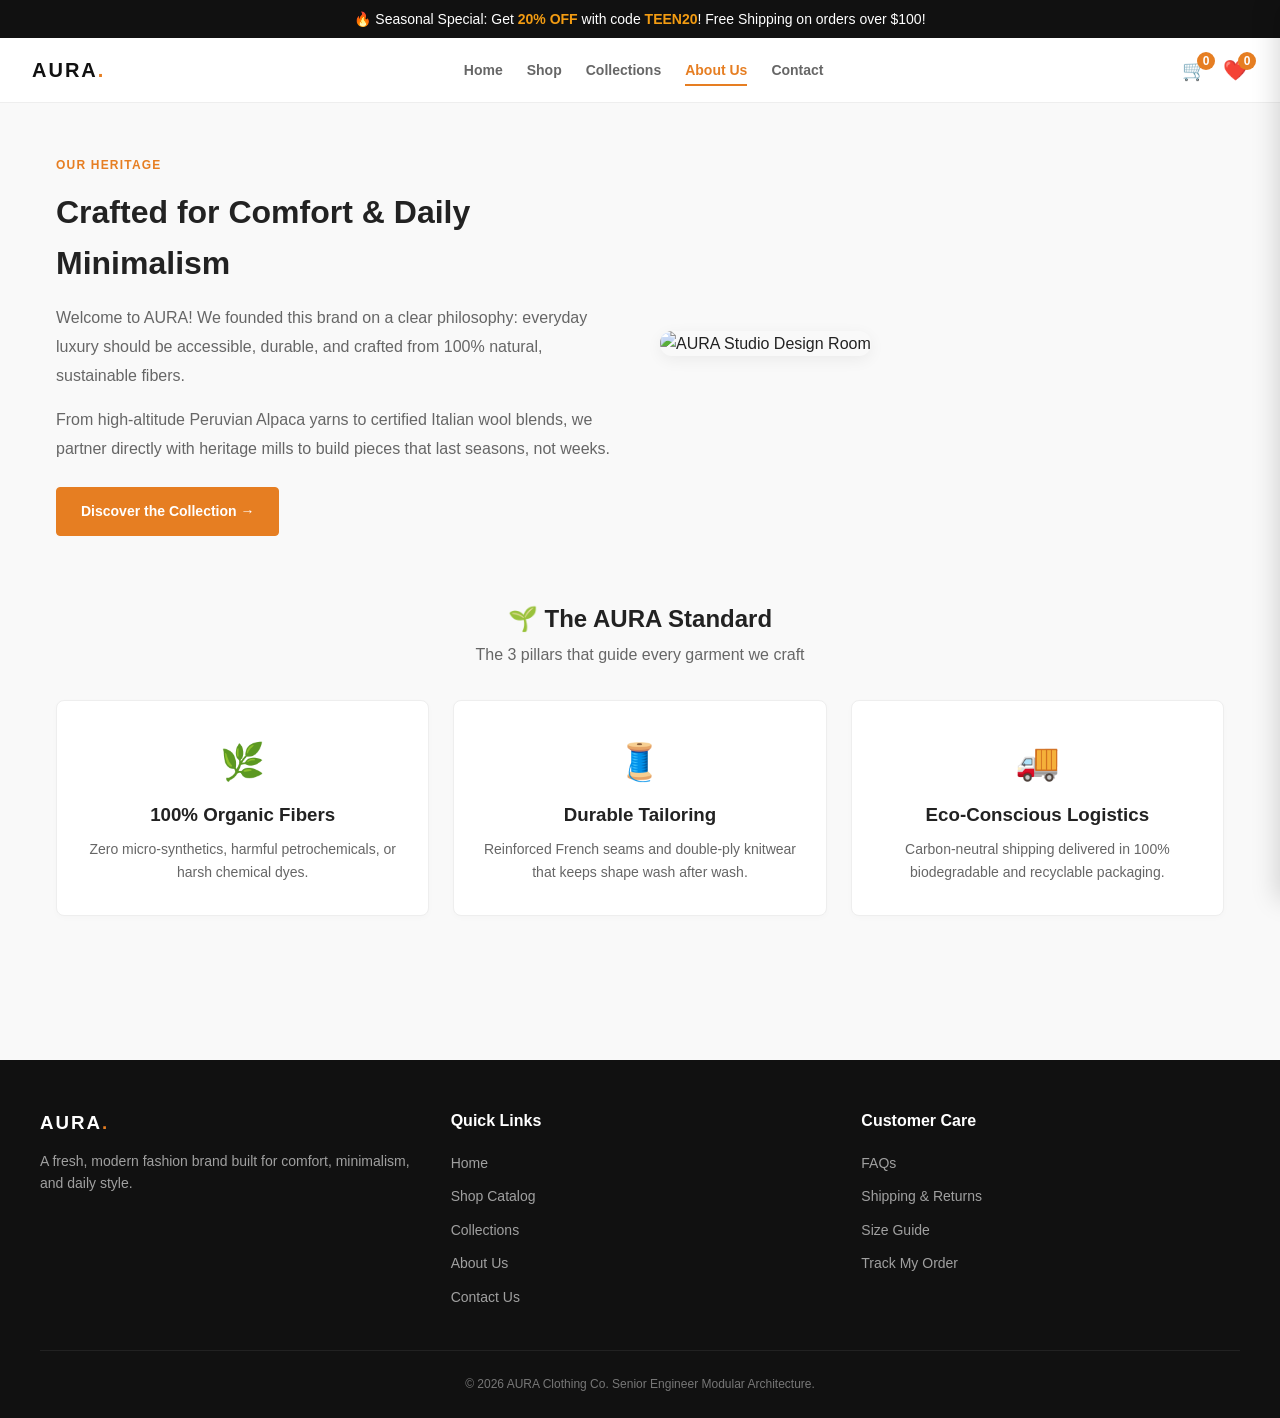
==== about.html @ b2069e33 "feat: Complete AURA e-commerce website with 6 pages, reactive cart, wishlist, search, and responsive" ====
<!DOCTYPE html>
<html lang="en">
<head>
  <meta charset="UTF-8" />
  <meta name="viewport" content="width=device-width, initial-scale=1.0" />
  <title>About Us — AURA Clothing</title>
  <link rel="stylesheet" href="css/main.css" />
</head>
<body>

  <!-- Top Announcement Bar -->
  <div class="promo-bar">
    🔥 Seasonal Special: Get <span>20% OFF</span> with code <span>TEEN20</span>! Free Shipping on orders over $100!
  </div>

  <!-- Navigation Bar -->
  <header class="navbar">
    <a href="index.html" class="logo">AURA<span>.</span></a>
    
    <!-- Hamburger Menu Button (visible on mobile only) -->
    <button class="hamburger" id="hamburger-btn" aria-label="Toggle Navigation">
      <span></span>
      <span></span>
      <span></span>
    </button>

    <nav class="nav-links" id="nav-links">
      <a href="index.html">Home</a>
      <a href="shop.html">Shop</a>
      <a href="collections.html">Collections</a>
      <a href="about.html" class="active">About Us</a>
      <a href="contact.html">Contact</a>
    </nav>

    <div class="nav-actions" style="display: flex; gap: 16px; align-items: center;">
      <button class="open-cart-btn" style="position: relative; font-size: 1.25rem; background: none; border: none; cursor: pointer;" aria-label="Shopping Cart">
        🛒 <span id="cart-badge" style="position: absolute; top: -6px; right: -8px; background: var(--color-accent); color: white; font-size: 0.75rem; font-weight: bold; min-width: 18px; height: 18px; border-radius: 999px; display: flex; align-items: center; justify-content: center; padding: 0 4px;">0</span>
      </button>

      <button onclick="alert('You have saved items in your wishlist!')" style="position: relative; font-size: 1.25rem; background: none; border: none; cursor: pointer;" aria-label="Wishlist">
        ❤️ <span id="wishlist-badge" style="position: absolute; top: -6px; right: -8px; background: var(--color-accent); color: white; font-size: 0.75rem; font-weight: bold; min-width: 18px; height: 18px; border-radius: 999px; display: flex; align-items: center; justify-content: center; padding: 0 4px;">0</span>
      </button>
    </div>
  </header>

  <main class="container">
    <!-- Brand Story Hero Grid -->
    <div style="display: grid; grid-template-columns: repeat(auto-fit, minmax(320px, 1fr)); gap: var(--space-10); align-items: center; margin-top: var(--space-4); margin-bottom: var(--space-16);">
      <div>
        <span style="font-size: var(--font-size-xs); font-weight: bold; color: var(--color-accent); letter-spacing: 0.1em;">OUR HERITAGE</span>
        <h1 style="margin: 10px 0 15px; font-size: var(--font-size-2xl);">Crafted for Comfort &amp; Daily Minimalism</h1>
        <p style="line-height: 1.8; margin-bottom: 15px; color: var(--color-text-secondary);">
          Welcome to AURA! We founded this brand on a clear philosophy: everyday luxury should be accessible, durable, and crafted from 100% natural, sustainable fibers.
        </p>
        <p style="line-height: 1.8; margin-bottom: 24px; color: var(--color-text-secondary);">
          From high-altitude Peruvian Alpaca yarns to certified Italian wool blends, we partner directly with heritage mills to build pieces that last seasons, not weeks.
        </p>
        <a href="shop.html" class="btn btn-primary">Discover the Collection →</a>
      </div>

      <div>
        <img src="https://images.unsplash.com/photo-1558769132-cb1aea458c5e?auto=format&fit=crop&w=800&q=80" style="width: 100%; border-radius: var(--radius-lg); box-shadow: 0 4px 16px rgba(0,0,0,0.06);" alt="AURA Studio Design Room" />
      </div>
    </div>

    <!-- Core Brand Pillars -->
    <div style="text-align: center; margin-bottom: var(--space-8);">
      <h2>🌱 The AURA Standard</h2>
      <p style="color: var(--color-text-secondary); margin-top: 4px;">The 3 pillars that guide every garment we craft</p>
    </div>

    <div style="display: grid; grid-template-columns: repeat(auto-fit, minmax(260px, 1fr)); gap: var(--space-6); margin-bottom: var(--space-12);">
      <div style="background: white; padding: var(--space-8) var(--space-6); border-radius: var(--radius-md); text-align: center; border: 1px solid #EEEEEE; box-shadow: 0 2px 6px rgba(0,0,0,0.02);">
        <div style="font-size: 36px; margin-bottom: 10px;">🌿</div>
        <h3>100% Organic Fibers</h3>
        <p style="color: var(--color-text-secondary); margin-top: 8px; font-size: var(--font-size-sm); line-height: 1.6;">Zero micro-synthetics, harmful petrochemicals, or harsh chemical dyes.</p>
      </div>

      <div style="background: white; padding: var(--space-8) var(--space-6); border-radius: var(--radius-md); text-align: center; border: 1px solid #EEEEEE; box-shadow: 0 2px 6px rgba(0,0,0,0.02);">
        <div style="font-size: 36px; margin-bottom: 10px;">🧵</div>
        <h3>Durable Tailoring</h3>
        <p style="color: var(--color-text-secondary); margin-top: 8px; font-size: var(--font-size-sm); line-height: 1.6;">Reinforced French seams and double-ply knitwear that keeps shape wash after wash.</p>
      </div>

      <div style="background: white; padding: var(--space-8) var(--space-6); border-radius: var(--radius-md); text-align: center; border: 1px solid #EEEEEE; box-shadow: 0 2px 6px rgba(0,0,0,0.02);">
        <div style="font-size: 36px; margin-bottom: 10px;">🚚</div>
        <h3>Eco-Conscious Logistics</h3>
        <p style="color: var(--color-text-secondary); margin-top: 8px; font-size: var(--font-size-sm); line-height: 1.6;">Carbon-neutral shipping delivered in 100% biodegradable and recyclable packaging.</p>
      </div>
    </div>
  </main>

  <!-- Site Footer -->
  <footer class="site-footer">
    <div class="footer-content">
      <div class="footer-col">
        <h3 style="color: white; margin-bottom: var(--space-3); letter-spacing: 2px;">
          AURA<span style="color: var(--color-accent);">.</span>
        </h3>
        <p style="color: #A0A0A0; font-size: var(--font-size-sm); line-height: 1.6;">
          A fresh, modern fashion brand built for comfort, minimalism, and daily style.
        </p>
      </div>
      <div class="footer-col">
        <h4>Quick Links</h4>
        <ul class="footer-links">
          <li><a href="index.html">Home</a></li>
          <li><a href="shop.html">Shop Catalog</a></li>
          <li><a href="collections.html">Collections</a></li>
          <li><a href="about.html">About Us</a></li>
          <li><a href="contact.html">Contact Us</a></li>
        </ul>
      </div>
      <div class="footer-col">
        <h4>Customer Care</h4>
        <ul class="footer-links">
          <li><a href="contact.html">FAQs</a></li>
          <li><a href="contact.html">Shipping &amp; Returns</a></li>
          <li><a href="contact.html">Size Guide</a></li>
          <li><a href="contact.html">Track My Order</a></li>
        </ul>
      </div>
    </div>
    <div class="footer-bottom">
      &copy; 2026 AURA Clothing Co. Senior Engineer Modular Architecture.
    </div>
  </footer>

  <!-- Slide-out Shopping Cart Drawer -->
  <div class="drawer-backdrop" id="drawer-backdrop"></div>
  <aside class="cart-drawer" id="cart-drawer">
    <div class="drawer-header">
      <h3 class="drawer-title">Shopping Bag 🛒</h3>
      <button class="drawer-close-btn close-cart-btn" aria-label="Close Bag">&times;</button>
    </div>
    <div class="drawer-body" id="cart-items-list"></div>
    <div class="drawer-footer">
      <div class="cart-total-row">
        <span>Subtotal:</span>
        <span id="cart-total-price">$0.00</span>
      </div>
      <button class="btn btn-primary" style="width: 100%;" onclick="window.__auraApp.checkout()">
        Proceed to Checkout →
      </button>
    </div>
  </aside>

  <!-- Toast Feedback Container -->
  <div class="toast-container" id="toast-container"></div>

  <!-- Master ES Module Entry Point -->
  <script type="module" src="js/app.js"></script>
</body>
</html>
---- css/main.css ----
/*
  =============================================
  MASTER STYLESHEET (main.css)

  This is the ONLY CSS file we link in our HTML.
  It imports all other CSS files in the right order:
  
  1. Variables first (so other files can use them)
  2. Reset second (clean slate)
  3. Components next (navbar, buttons, cards...)
  4. Pages last (page-specific styles)
  =============================================
*/

/* 1. Base Layer */
@import url("./base/variables.css");
@import url("./base/reset.css");

/* 2. Components Layer */
@import url("./components/navbar.css");
@import url("./components/buttons.css");
@import url("./components/product-card.css");
@import url("./components/cart-drawer.css");
@import url("./components/toast.css");
@import url("./components/footer.css");

/* 3. Pages Layer */
@import url("./pages/home.css");
@import url("./pages/shop.css");
@import url("./pages/product.css");
@import url("./pages/contact.css");

/* Layout Container — wraps page content with max-width */
.container {
  max-width: 1200px;
  margin: 0 auto;               /* Centers the container */
  padding: var(--space-8) var(--space-4);
}
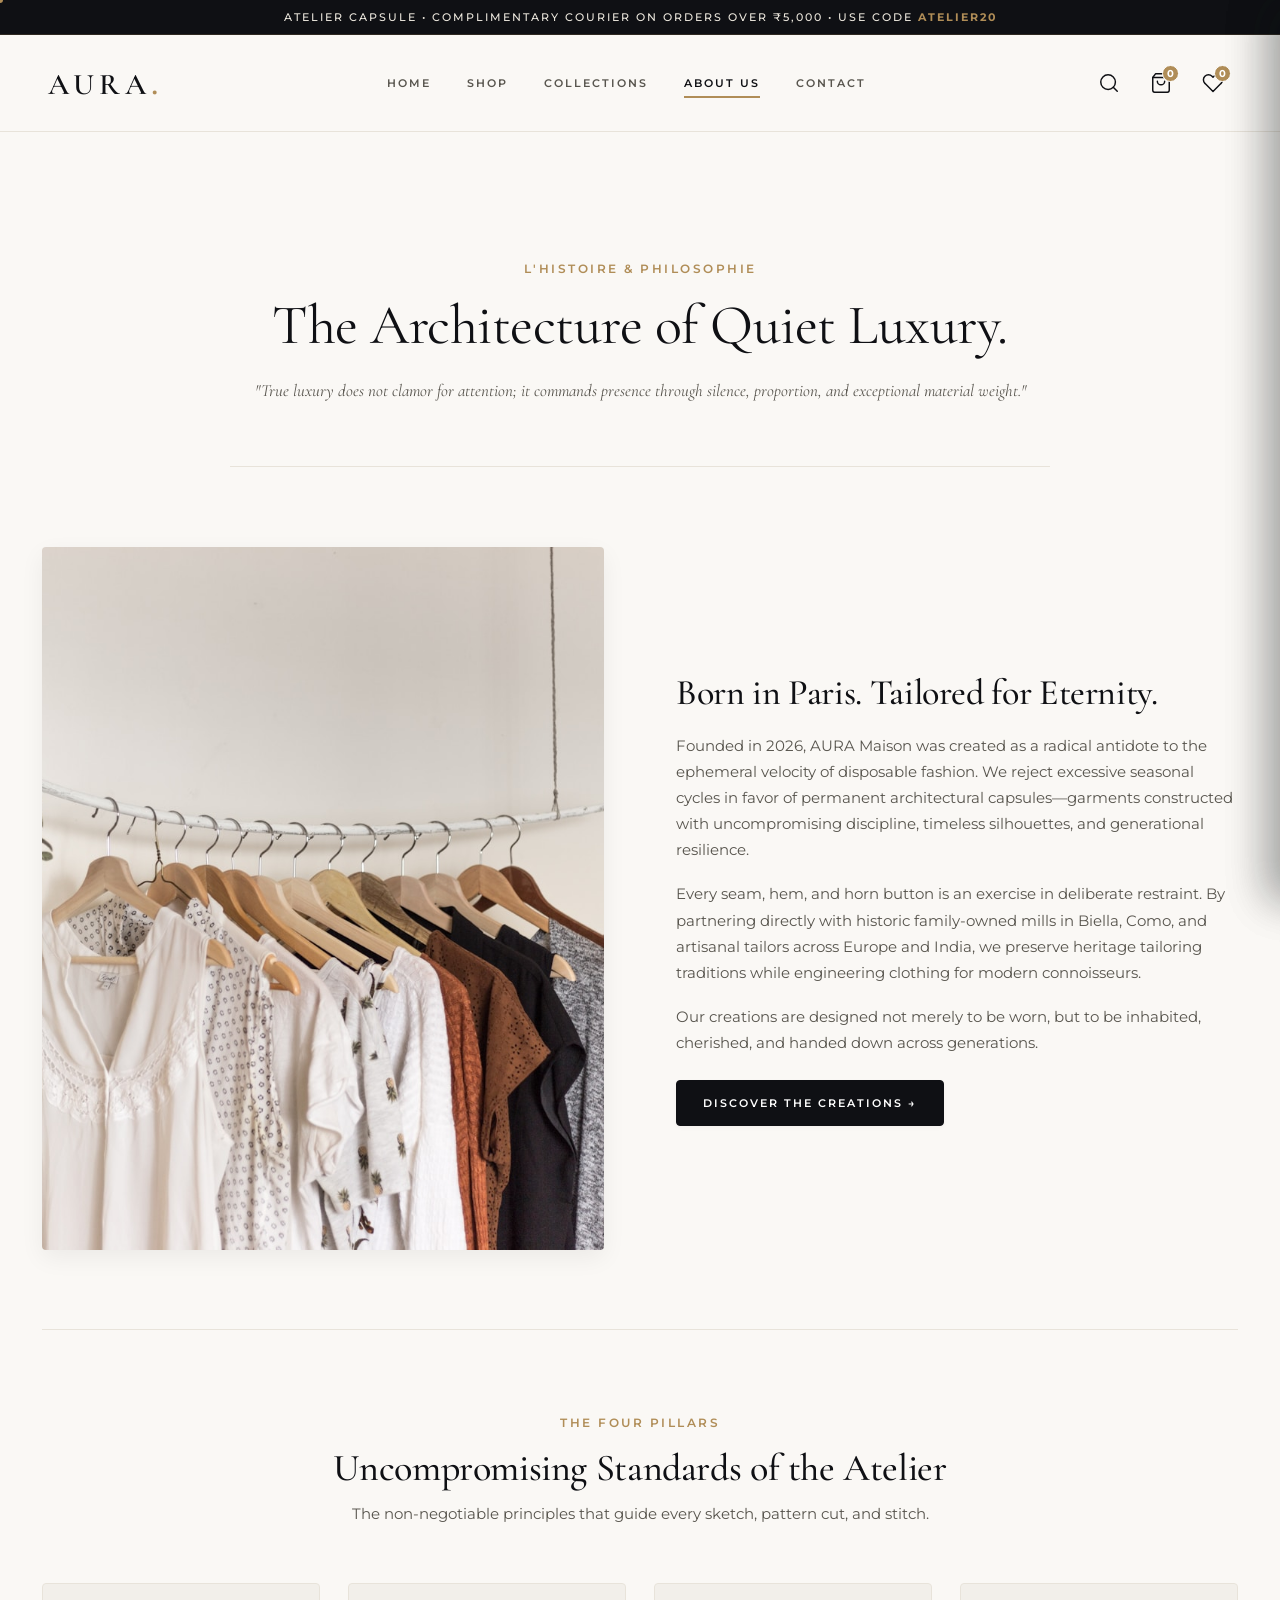
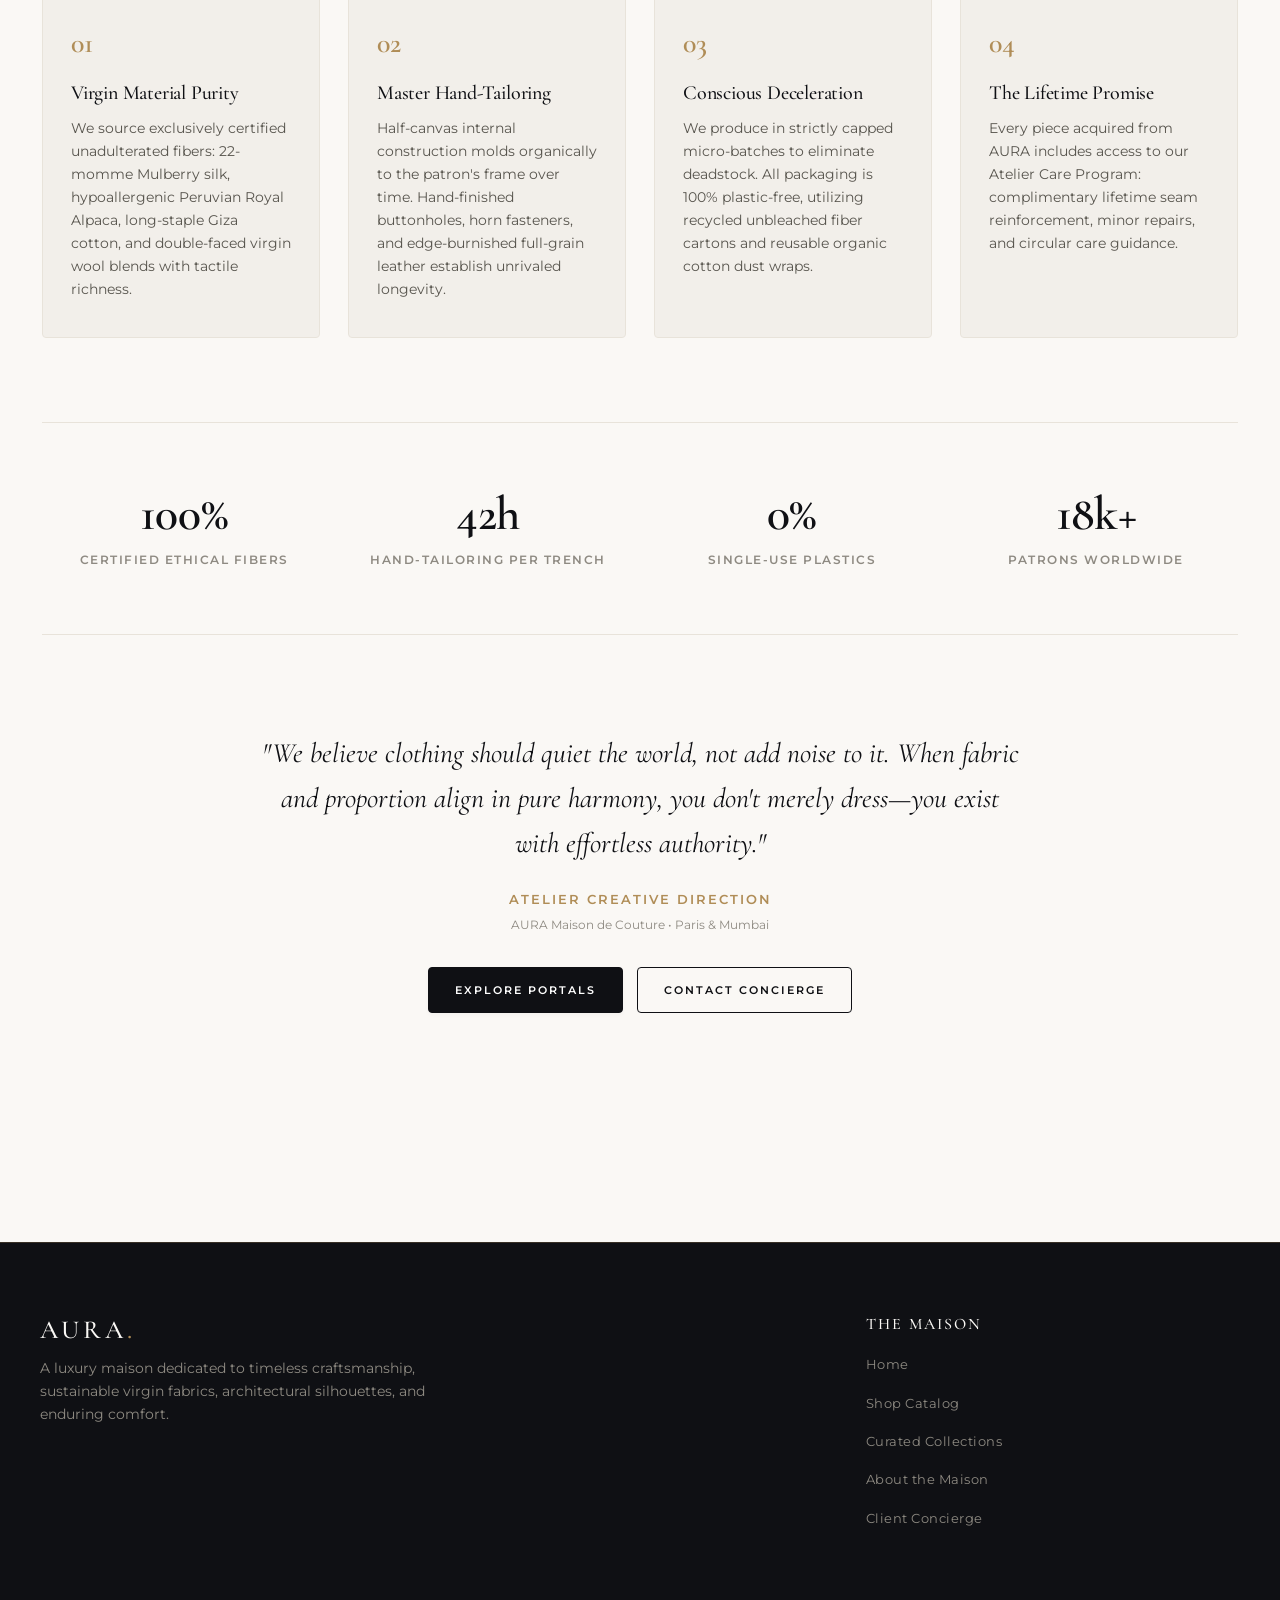
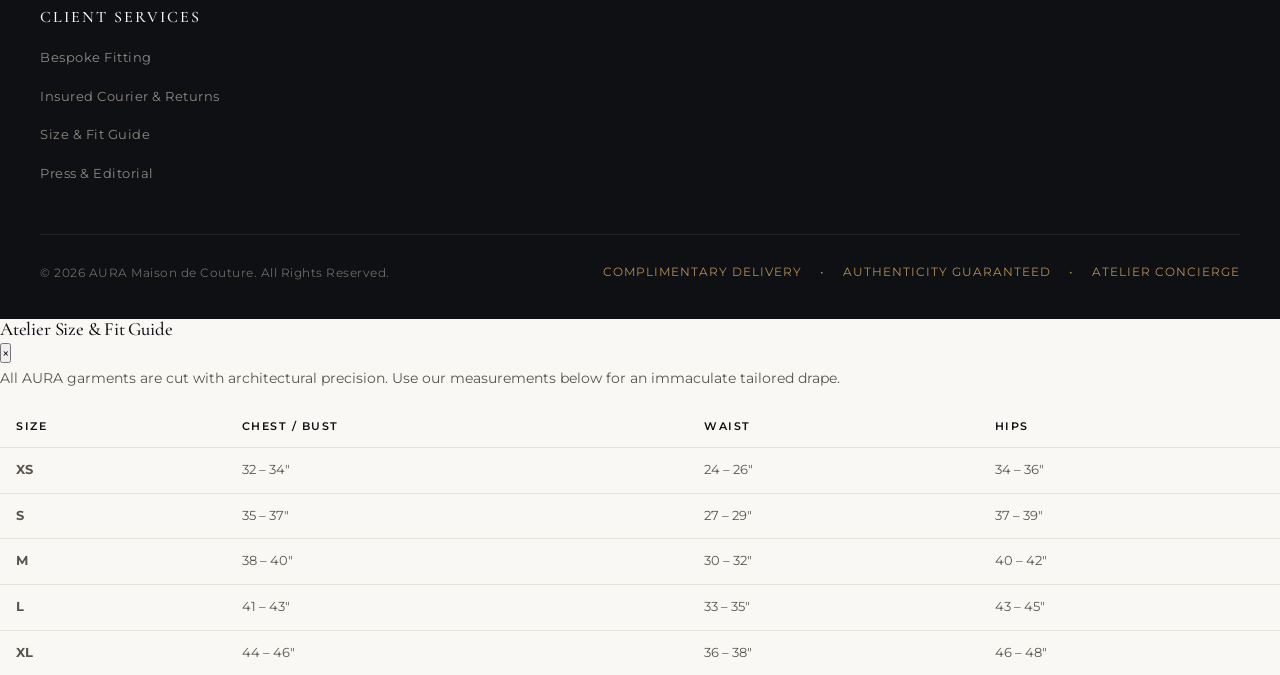
==== commit 345165fe: "feat: Complete all internship requirements — About Us & Contact pages, color selection, New Arrivals" ====
--- a/about.html
+++ b/about.html
@@ -3,27 +3,33 @@
 <head>
   <meta charset="UTF-8" />
   <meta name="viewport" content="width=device-width, initial-scale=1.0" />
-  <title>About Us — AURA Clothing</title>
+  <title>About Us — The House &amp; Philosophy — AURA Maison</title>
+  <meta name="description" content="Discover the story, craftsmanship pillars, and sustainable ethos behind AURA Maison de Couture." />
   <link rel="stylesheet" href="css/main.css" />
 </head>
 <body>
 
-  <!-- Top Announcement Bar -->
+  <!-- Top Announcement Promo Bar -->
   <div class="promo-bar">
-    🔥 Seasonal Special: Get <span>20% OFF</span> with code <span>TEEN20</span>! Free Shipping on orders over $100!
+    <div class="promo-bar-container">
+      <div class="promo-bar-text">
+        Atelier Capsule • Complimentary Courier on Orders Over ₹5,000 • Use Code <span>ATELIER20</span>
+      </div>
+    </div>
   </div>
 
   <!-- Navigation Bar -->
   <header class="navbar">
     <a href="index.html" class="logo">AURA<span>.</span></a>
     
-    <!-- Hamburger Menu Button (visible on mobile only) -->
-    <button class="hamburger" id="hamburger-btn" aria-label="Toggle Navigation">
+    <!-- Mobile Hamburger Button -->
+    <button class="hamburger-btn" id="hamburger-btn" onclick="window.__aura.toggleMobileMenu()" aria-label="Toggle Navigation Menu">
       <span></span>
       <span></span>
       <span></span>
     </button>
 
+    <!-- Nav Links (Desktop row / Mobile drawer) -->
     <nav class="nav-links" id="nav-links">
       <a href="index.html">Home</a>
       <a href="shop.html">Shop</a>
@@ -32,123 +38,295 @@
       <a href="contact.html">Contact</a>
     </nav>
 
-    <div class="nav-actions" style="display: flex; gap: 16px; align-items: center;">
-      <button class="open-cart-btn" style="position: relative; font-size: 1.25rem; background: none; border: none; cursor: pointer;" aria-label="Shopping Cart">
-        🛒 <span id="cart-badge" style="position: absolute; top: -6px; right: -8px; background: var(--color-accent); color: white; font-size: 0.75rem; font-weight: bold; min-width: 18px; height: 18px; border-radius: 999px; display: flex; align-items: center; justify-content: center; padding: 0 4px;">0</span>
+    <!-- Cart & Wishlist Actions -->
+    <div class="nav-actions">
+      <!-- Instant Search Trigger -->
+      <button class="nav-icon-btn" onclick="window.__aura.openSearch()" aria-label="Search Catalog" title="Search (Press /)">
+        <svg viewBox="0 0 24 24" fill="none" stroke="currentColor" stroke-width="1.8" stroke-linecap="round" stroke-linejoin="round">
+          <circle cx="11" cy="11" r="8"></circle>
+          <line x1="21" y1="21" x2="16.65" y2="16.65"></line>
+        </svg>
       </button>
 
-      <button onclick="alert('You have saved items in your wishlist!')" style="position: relative; font-size: 1.25rem; background: none; border: none; cursor: pointer;" aria-label="Wishlist">
-        ❤️ <span id="wishlist-badge" style="position: absolute; top: -6px; right: -8px; background: var(--color-accent); color: white; font-size: 0.75rem; font-weight: bold; min-width: 18px; height: 18px; border-radius: 999px; display: flex; align-items: center; justify-content: center; padding: 0 4px;">0</span>
+      <!-- Shopping Bag Button -->
+      <button class="nav-icon-btn" onclick="window.__aura.openCart()" aria-label="View Shopping Bag">
+        <svg viewBox="0 0 24 24" fill="none" stroke="currentColor" stroke-width="1.8" stroke-linecap="round" stroke-linejoin="round">
+          <path d="M6 2L3 6v14a2 2 0 0 0 2 2h14a2 2 0 0 0 2-2V6l-3-4z"></path>
+          <line x1="3" y1="6" x2="21" y2="6"></line>
+          <path d="M16 10a4 4 0 0 1-8 0"></path>
+        </svg>
+        <span class="nav-badge" id="cart-badge">0</span>
       </button>
+
+      <!-- Wishlist Button -->
+      <button class="nav-icon-btn" onclick="window.__aura.openWishlist()" aria-label="View Wishlist">
+        <svg viewBox="0 0 24 24" fill="none" stroke="currentColor" stroke-width="1.8" stroke-linecap="round" stroke-linejoin="round">
+          <path d="M20.84 4.61a5.5 5.5 0 0 0-7.78 0L12 5.67l-1.06-1.06a5.5 5.5 0 0 0-7.78 7.78l1.06 1.06L12 21.23l7.78-7.78 1.06-1.06a5.5 5.5 0 0 0 0-7.78z"></path>
+        </svg>
+        <span class="nav-badge" id="wishlist-badge">0</span>
+      </button>
     </div>
   </header>
 
+  <!-- Mobile Nav Backdrop -->
+  <div class="nav-backdrop" id="nav-backdrop"></div>
+
+  <!-- Main Content Container -->
   <main class="container">
-    <!-- Brand Story Hero Grid -->
-    <div style="display: grid; grid-template-columns: repeat(auto-fit, minmax(320px, 1fr)); gap: var(--space-10); align-items: center; margin-top: var(--space-4); margin-bottom: var(--space-16);">
-      <div>
-        <span style="font-size: var(--font-size-xs); font-weight: bold; color: var(--color-accent); letter-spacing: 0.1em;">OUR HERITAGE</span>
-        <h1 style="margin: 10px 0 15px; font-size: var(--font-size-2xl);">Crafted for Comfort &amp; Daily Minimalism</h1>
-        <p style="line-height: 1.8; margin-bottom: 15px; color: var(--color-text-secondary);">
-          Welcome to AURA! We founded this brand on a clear philosophy: everyday luxury should be accessible, durable, and crafted from 100% natural, sustainable fibers.
-        </p>
-        <p style="line-height: 1.8; margin-bottom: 24px; color: var(--color-text-secondary);">
-          From high-altitude Peruvian Alpaca yarns to certified Italian wool blends, we partner directly with heritage mills to build pieces that last seasons, not weeks.
-        </p>
-        <a href="shop.html" class="btn btn-primary">Discover the Collection →</a>
-      </div>
-
-      <div>
-        <img src="https://images.unsplash.com/photo-1558769132-cb1aea458c5e?auto=format&fit=crop&w=800&q=80" style="width: 100%; border-radius: var(--radius-lg); box-shadow: 0 4px 16px rgba(0,0,0,0.06);" alt="AURA Studio Design Room" />
-      </div>
-    </div>
-
-    <!-- Core Brand Pillars -->
-    <div style="text-align: center; margin-bottom: var(--space-8);">
-      <h2>🌱 The AURA Standard</h2>
-      <p style="color: var(--color-text-secondary); margin-top: 4px;">The 3 pillars that guide every garment we craft</p>
-    </div>
-
-    <div style="display: grid; grid-template-columns: repeat(auto-fit, minmax(260px, 1fr)); gap: var(--space-6); margin-bottom: var(--space-12);">
-      <div style="background: white; padding: var(--space-8) var(--space-6); border-radius: var(--radius-md); text-align: center; border: 1px solid #EEEEEE; box-shadow: 0 2px 6px rgba(0,0,0,0.02);">
-        <div style="font-size: 36px; margin-bottom: 10px;">🌿</div>
-        <h3>100% Organic Fibers</h3>
-        <p style="color: var(--color-text-secondary); margin-top: 8px; font-size: var(--font-size-sm); line-height: 1.6;">Zero micro-synthetics, harmful petrochemicals, or harsh chemical dyes.</p>
-      </div>
-
-      <div style="background: white; padding: var(--space-8) var(--space-6); border-radius: var(--radius-md); text-align: center; border: 1px solid #EEEEEE; box-shadow: 0 2px 6px rgba(0,0,0,0.02);">
-        <div style="font-size: 36px; margin-bottom: 10px;">🧵</div>
-        <h3>Durable Tailoring</h3>
-        <p style="color: var(--color-text-secondary); margin-top: 8px; font-size: var(--font-size-sm); line-height: 1.6;">Reinforced French seams and double-ply knitwear that keeps shape wash after wash.</p>
-      </div>
-
-      <div style="background: white; padding: var(--space-8) var(--space-6); border-radius: var(--radius-md); text-align: center; border: 1px solid #EEEEEE; box-shadow: 0 2px 6px rgba(0,0,0,0.02);">
-        <div style="font-size: 36px; margin-bottom: 10px;">🚚</div>
-        <h3>Eco-Conscious Logistics</h3>
-        <p style="color: var(--color-text-secondary); margin-top: 8px; font-size: var(--font-size-sm); line-height: 1.6;">Carbon-neutral shipping delivered in 100% biodegradable and recyclable packaging.</p>
-      </div>
-    </div>
+    
+    <!-- Hero Section -->
+    <section class="about-hero reveal-on-scroll">
+      <span class="about-eyebrow">L'Histoire &amp; Philosophie</span>
+      <h1>The Architecture of Quiet Luxury.</h1>
+      <p>"True luxury does not clamor for attention; it commands presence through silence, proportion, and exceptional material weight."</p>
+    </section>
+
+    <!-- Editorial Narrative Grid -->
+    <section class="about-story-grid">
+      <div class="about-story-media reveal-on-scroll">
+        <img src="assets/images/hero-banner.jpg" alt="AURA Atelier Craftsmanship and Design Studio" />
+      </div>
+      <div class="about-story-content reveal-on-scroll">
+        <h2>Born in Paris. Tailored for Eternity.</h2>
+        <p>
+          Founded in 2026, AURA Maison was created as a radical antidote to the ephemeral velocity of disposable fashion. We reject excessive seasonal cycles in favor of permanent architectural capsules—garments constructed with uncompromising discipline, timeless silhouettes, and generational resilience.
+        </p>
+        <p>
+          Every seam, hem, and horn button is an exercise in deliberate restraint. By partnering directly with historic family-owned mills in Biella, Como, and artisanal tailors across Europe and India, we preserve heritage tailoring traditions while engineering clothing for modern connoisseurs.
+        </p>
+        <p>
+          Our creations are designed not merely to be worn, but to be inhabited, cherished, and handed down across generations.
+        </p>
+        <div style="margin-top: 24px;">
+          <a href="shop.html" class="btn btn-primary">Discover the Creations →</a>
+        </div>
+      </div>
+    </section>
+
+    <!-- Four Pillars Grid -->
+    <section class="about-pillars">
+      <div class="about-pillars-header reveal-on-scroll">
+        <span class="about-eyebrow">The Four Pillars</span>
+        <h2>Uncompromising Standards of the Atelier</h2>
+        <p style="color: var(--text-secondary); font-size: 14.5px;">The non-negotiable principles that guide every sketch, pattern cut, and stitch.</p>
+      </div>
+
+      <div class="about-pillars-grid">
+        <div class="pillar-card reveal-on-scroll">
+          <span class="pillar-number">01</span>
+          <h3>Virgin Material Purity</h3>
+          <p>We source exclusively certified unadulterated fibers: 22-momme Mulberry silk, hypoallergenic Peruvian Royal Alpaca, long-staple Giza cotton, and double-faced virgin wool blends with tactile richness.</p>
+        </div>
+
+        <div class="pillar-card reveal-on-scroll">
+          <span class="pillar-number">02</span>
+          <h3>Master Hand-Tailoring</h3>
+          <p>Half-canvas internal construction molds organically to the patron's frame over time. Hand-finished buttonholes, horn fasteners, and edge-burnished full-grain leather establish unrivaled longevity.</p>
+        </div>
+
+        <div class="pillar-card reveal-on-scroll">
+          <span class="pillar-number">03</span>
+          <h3>Conscious Deceleration</h3>
+          <p>We produce in strictly capped micro-batches to eliminate deadstock. All packaging is 100% plastic-free, utilizing recycled unbleached fiber cartons and reusable organic cotton dust wraps.</p>
+        </div>
+
+        <div class="pillar-card reveal-on-scroll">
+          <span class="pillar-number">04</span>
+          <h3>The Lifetime Promise</h3>
+          <p>Every piece acquired from AURA includes access to our Atelier Care Program: complimentary lifetime seam reinforcement, minor repairs, and circular care guidance.</p>
+        </div>
+      </div>
+    </section>
+
+    <!-- Atelier Statistics Strip -->
+    <section class="about-stats-strip reveal-on-scroll">
+      <div class="stat-item">
+        <h3>100%</h3>
+        <p>Certified Ethical Fibers</p>
+      </div>
+      <div class="stat-item">
+        <h3>42h</h3>
+        <p>Hand-Tailoring Per Trench</p>
+      </div>
+      <div class="stat-item">
+        <h3>0%</h3>
+        <p>Single-Use Plastics</p>
+      </div>
+      <div class="stat-item">
+        <h3>18k+</h3>
+        <p>Patrons Worldwide</p>
+      </div>
+    </section>
+
+    <!-- Director Note / Manifesto -->
+    <section class="about-manifesto reveal-on-scroll">
+      <p class="manifesto-quote">
+        "We believe clothing should quiet the world, not add noise to it. When fabric and proportion align in pure harmony, you don't merely dress—you exist with effortless authority."
+      </p>
+      <div class="manifesto-signature">Atelier Creative Direction</div>
+      <div class="manifesto-title">AURA Maison de Couture • Paris &amp; Mumbai</div>
+      <div style="margin-top: 32px; display: flex; justify-content: center; gap: 14px; flex-wrap: wrap;">
+        <a href="collections.html" class="btn btn-primary">Explore Portals</a>
+        <a href="contact.html" class="btn btn-secondary">Contact Concierge</a>
+      </div>
+    </section>
+
   </main>
 
   <!-- Site Footer -->
   <footer class="site-footer">
     <div class="footer-content">
       <div class="footer-col">
-        <h3 style="color: white; margin-bottom: var(--space-3); letter-spacing: 2px;">
-          AURA<span style="color: var(--color-accent);">.</span>
-        </h3>
-        <p style="color: #A0A0A0; font-size: var(--font-size-sm); line-height: 1.6;">
-          A fresh, modern fashion brand built for comfort, minimalism, and daily style.
-        </p>
-      </div>
+        <h3>AURA<span>.</span></h3>
+        <p>
+          A luxury maison dedicated to timeless craftsmanship, sustainable virgin fabrics, architectural silhouettes, and enduring comfort.
+        </p>
+      </div>
+
       <div class="footer-col">
-        <h4>Quick Links</h4>
+        <h4>The Maison</h4>
         <ul class="footer-links">
           <li><a href="index.html">Home</a></li>
           <li><a href="shop.html">Shop Catalog</a></li>
-          <li><a href="collections.html">Collections</a></li>
-          <li><a href="about.html">About Us</a></li>
-          <li><a href="contact.html">Contact Us</a></li>
+          <li><a href="collections.html">Curated Collections</a></li>
+          <li><a href="about.html">About the Maison</a></li>
+          <li><a href="contact.html">Client Concierge</a></li>
         </ul>
       </div>
+
       <div class="footer-col">
-        <h4>Customer Care</h4>
+        <h4>Client Services</h4>
         <ul class="footer-links">
-          <li><a href="contact.html">FAQs</a></li>
-          <li><a href="contact.html">Shipping &amp; Returns</a></li>
-          <li><a href="contact.html">Size Guide</a></li>
-          <li><a href="contact.html">Track My Order</a></li>
+          <li><a href="contact.html">Bespoke Fitting</a></li>
+          <li><a href="contact.html#faq">Insured Courier &amp; Returns</a></li>
+          <li><a href="javascript:void(0)" onclick="window.__aura.openSizeGuide()">Size &amp; Fit Guide</a></li>
+          <li><a href="contact.html">Press &amp; Editorial</a></li>
         </ul>
       </div>
     </div>
+
     <div class="footer-bottom">
-      &copy; 2026 AURA Clothing Co. Senior Engineer Modular Architecture.
+      <div>&copy; 2026 AURA Maison de Couture. All Rights Reserved.</div>
+      <div class="footer-badges">
+        <span>Complimentary Delivery</span>
+        <span>•</span>
+        <span>Authenticity Guaranteed</span>
+        <span>•</span>
+        <span>Atelier Concierge</span>
+      </div>
     </div>
   </footer>
 
   <!-- Slide-out Shopping Cart Drawer -->
-  <div class="drawer-backdrop" id="drawer-backdrop"></div>
-  <aside class="cart-drawer" id="cart-drawer">
+  <div class="drawer-backdrop" id="drawer-backdrop" onclick="window.__aura.closeCart()"></div>
+  <aside class="cart-drawer" id="cart-drawer" aria-label="Shopping Bag">
     <div class="drawer-header">
-      <h3 class="drawer-title">Shopping Bag 🛒</h3>
-      <button class="drawer-close-btn close-cart-btn" aria-label="Close Bag">&times;</button>
-    </div>
+      <h3>Shopping Bag</h3>
+      <button class="drawer-close-btn" onclick="window.__aura.closeCart()" aria-label="Close Shopping Bag">&times;</button>
+    </div>
+    <div id="cart-shipping-notice"></div>
     <div class="drawer-body" id="cart-items-list"></div>
-    <div class="drawer-footer">
+    <div class="drawer-footer" id="cart-drawer-footer">
+      <div id="cart-promo-wrapper" class="promo-section"></div>
+      <div id="cart-breakdown"></div>
       <div class="cart-total-row">
-        <span>Subtotal:</span>
-        <span id="cart-total-price">$0.00</span>
-      </div>
-      <button class="btn btn-primary" style="width: 100%;" onclick="window.__auraApp.checkout()">
-        Proceed to Checkout →
-      </button>
+        <span>Grand Total</span>
+        <span id="cart-total-price">₹0</span>
+      </div>
+      <button class="btn btn-primary btn-checkout" onclick="window.__aura.checkout()">Acquire Creations &bull; Checkout</button>
     </div>
   </aside>
 
-  <!-- Toast Feedback Container -->
+  <!-- Wishlist Drawer -->
+  <div class="drawer-backdrop" id="wishlist-backdrop" onclick="window.__aura.closeWishlist()"></div>
+  <aside class="wishlist-drawer" id="wishlist-drawer" aria-label="Wishlist Drawer">
+    <div class="drawer-header">
+      <h3>Saved Wishlist</h3>
+      <button class="drawer-close-btn" onclick="window.__aura.closeWishlist()" aria-label="Close Wishlist">&times;</button>
+    </div>
+    <div class="drawer-body" id="wishlist-items-list"></div>
+  </aside>
+
+  <!-- Interactive Search Modal Overlay -->
+  <div class="search-modal-backdrop" id="search-modal-backdrop">
+    <div class="search-modal-box">
+      <div class="search-modal-header">
+        <svg width="20" height="20" viewBox="0 0 24 24" fill="none" stroke="currentColor" stroke-width="2" stroke-linecap="round" stroke-linejoin="round">
+          <circle cx="11" cy="11" r="8"></circle>
+          <line x1="21" y1="21" x2="16.65" y2="16.65"></line>
+        </svg>
+        <input type="text" class="search-modal-input" id="search-modal-input" placeholder="Search creations, coats, silk, wool..." aria-label="Search Catalog" />
+        <button class="search-modal-close" onclick="window.__aura.closeSearch()" aria-label="Close Search">&times;</button>
+      </div>
+      <div class="search-modal-results" id="search-modal-results"></div>
+      <div class="search-modal-footer">
+        <span>Press <strong>ESC</strong> to dismiss</span>
+        <span>Real-time Atelier Search</span>
+      </div>
+    </div>
+  </div>
+
+  <!-- Size Modal Component -->
+  <div class="size-modal-backdrop" id="size-modal-backdrop">
+    <div class="size-modal-box">
+      <div class="size-modal-header">
+        <h3>Atelier Size &amp; Fit Guide</h3>
+        <button class="size-modal-close" onclick="window.__aura.closeSizeGuide()" aria-label="Close Size Guide">&times;</button>
+      </div>
+      <div class="size-modal-body">
+        <p style="font-size: 13.5px; color: var(--text-secondary); margin-bottom: 16px;">
+          All AURA garments are cut with architectural precision. Use our measurements below for an immaculate tailored drape.
+        </p>
+        <table class="size-table">
+          <thead>
+            <tr>
+              <th>Size</th>
+              <th>Chest / Bust</th>
+              <th>Waist</th>
+              <th>Hips</th>
+            </tr>
+          </thead>
+          <tbody>
+            <tr>
+              <td><strong>XS</strong></td>
+              <td>32 – 34"</td>
+              <td>24 – 26"</td>
+              <td>34 – 36"</td>
+            </tr>
+            <tr>
+              <td><strong>S</strong></td>
+              <td>35 – 37"</td>
+              <td>27 – 29"</td>
+              <td>37 – 39"</td>
+            </tr>
+            <tr>
+              <td><strong>M</strong></td>
+              <td>38 – 40"</td>
+              <td>30 – 32"</td>
+              <td>40 – 42"</td>
+            </tr>
+            <tr>
+              <td><strong>L</strong></td>
+              <td>41 – 43"</td>
+              <td>33 – 35"</td>
+              <td>43 – 45"</td>
+            </tr>
+            <tr>
+              <td><strong>XL</strong></td>
+              <td>44 – 46"</td>
+              <td>36 – 38"</td>
+              <td>46 – 48"</td>
+            </tr>
+          </tbody>
+        </table>
+      </div>
+    </div>
+  </div>
+
+  <!-- Toast Notification System -->
   <div class="toast-container" id="toast-container"></div>
 
-  <!-- Master ES Module Entry Point -->
+  <!-- Master JavaScript Application Bootstrap -->
   <script type="module" src="js/app.js"></script>
 </body>
 </html>
--- a/css/main.css
+++ b/css/main.css
@@ -1,14 +1,11 @@
 /*
   =============================================
-  MASTER STYLESHEET (main.css)
-
-  This is the ONLY CSS file we link in our HTML.
-  It imports all other CSS files in the right order:
+  MASTER STYLESHEET BUNDLE (main.css)
   
-  1. Variables first (so other files can use them)
-  2. Reset second (clean slate)
-  3. Components next (navbar, buttons, cards...)
-  4. Pages last (page-specific styles)
+  Imports all stylesheets in the proper architectural order:
+  1. Base layer (Variables, Reset)
+  2. Components layer (Navbar, Buttons, Cards, Drawer, Marquee, Modal, Toast, Footer)
+  3. Pages layer (Home, Shop, Product, Collections)
   =============================================
 */
 
@@ -21,18 +18,19 @@
 @import url("./components/buttons.css");
 @import url("./components/product-card.css");
 @import url("./components/cart-drawer.css");
+@import url("./components/marquee.css");
+@import url("./components/modal.css");
 @import url("./components/toast.css");
 @import url("./components/footer.css");
+@import url("./components/quick-view.css");
+@import url("./components/search-modal.css");
+@import url("./components/wishlist-drawer.css");
+@import url("./components/cursor.css");
 
 /* 3. Pages Layer */
 @import url("./pages/home.css");
 @import url("./pages/shop.css");
 @import url("./pages/product.css");
+@import url("./pages/collections.css");
+@import url("./pages/about.css");
 @import url("./pages/contact.css");
-
-/* Layout Container — wraps page content with max-width */
-.container {
-  max-width: 1200px;
-  margin: 0 auto;               /* Centers the container */
-  padding: var(--space-8) var(--space-4);
-}
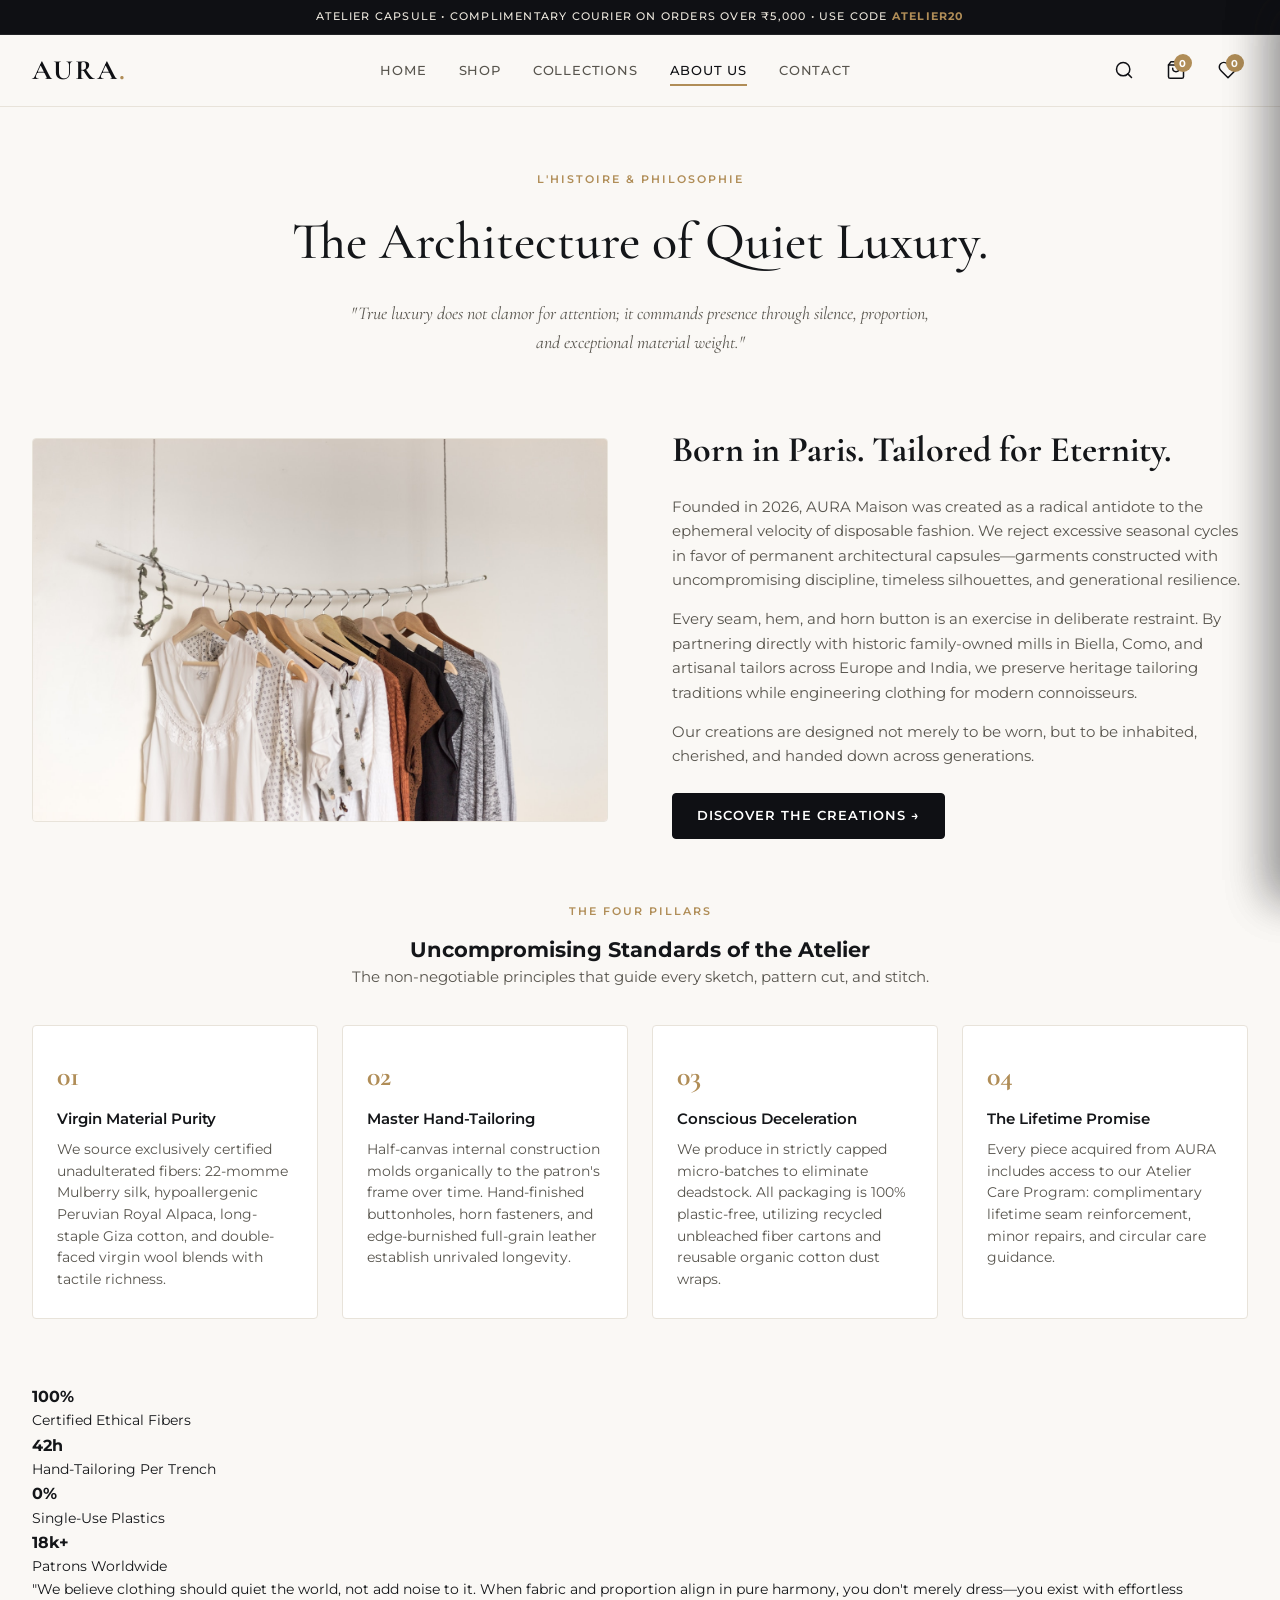
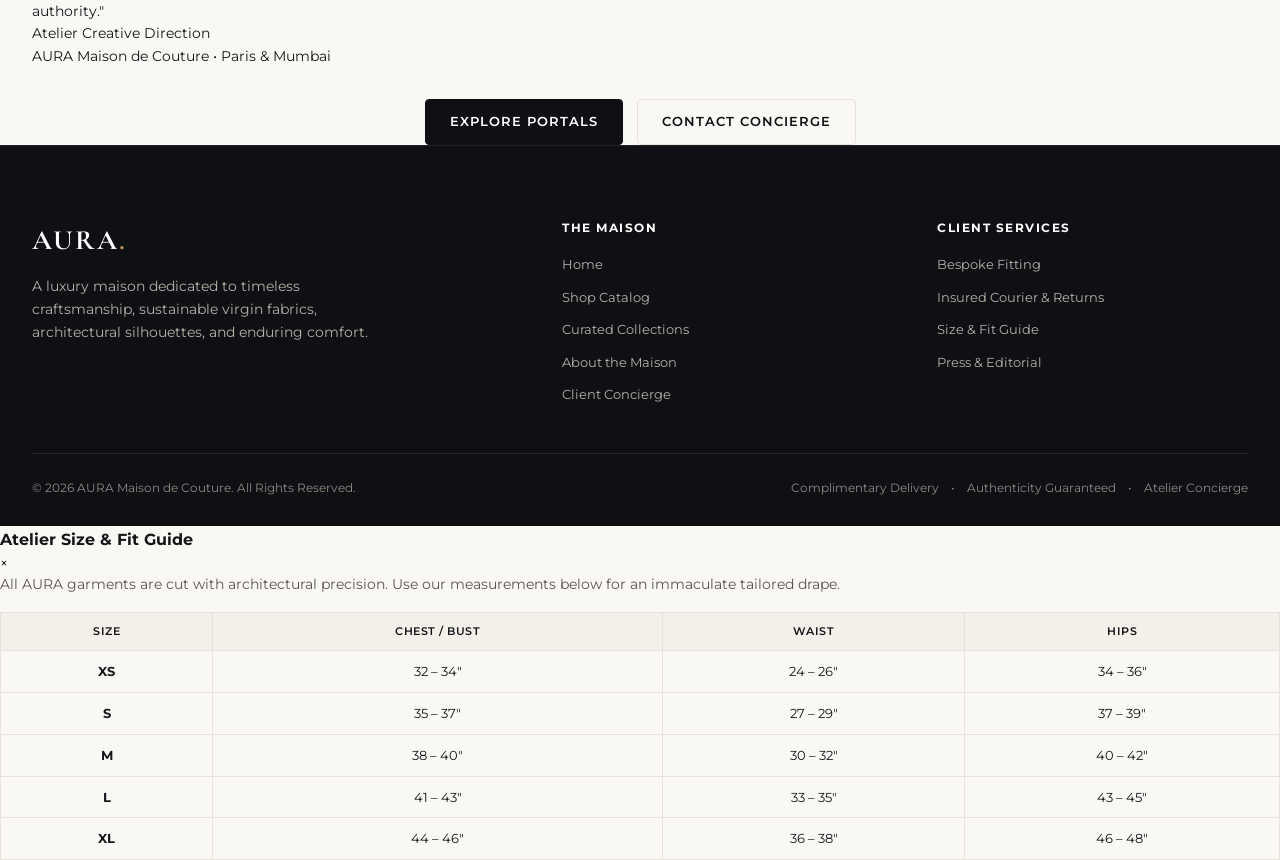
==== commit a1e7ff49: "feat: Complete intern clothing brand assignment — simplify codebase, remove custom cursor, and unify" ====
--- a/about.html
+++ b/about.html
@@ -3,9 +3,9 @@
 <head>
   <meta charset="UTF-8" />
   <meta name="viewport" content="width=device-width, initial-scale=1.0" />
-  <title>About Us — The House &amp; Philosophy — AURA Maison</title>
-  <meta name="description" content="Discover the story, craftsmanship pillars, and sustainable ethos behind AURA Maison de Couture." />
-  <link rel="stylesheet" href="css/main.css" />
+  <title>About Us — Our Brand &amp; Philosophy — AURA</title>
+  <meta name="description" content="Discover the story, craftsmanship pillars, and sustainable ethos behind AURA Modern Fashion." />
+  <link rel="stylesheet" href="css/style.css" />
 </head>
 <body>
 
@@ -326,7 +326,9 @@
   <!-- Toast Notification System -->
   <div class="toast-container" id="toast-container"></div>
 
-  <!-- Master JavaScript Application Bootstrap -->
-  <script type="module" src="js/app.js"></script>
+  <!-- Product Data Catalog -->
+  <script src="js/products.js"></script>
+  <!-- Master Application Script -->
+  <script src="js/main.js"></script>
 </body>
 </html>
--- a/css/style.css
+++ b/css/style.css
@@ -0,0 +1,2265 @@
+/*
+  ============================================================================
+  AURA MODERN FASHION E-COMMERCE - MASTER STYLESHEET (style.css)
+  ============================================================================
+  Author: Intern Developer
+  Description: Complete, clean, well-organized CSS for the AURA clothing brand.
+  Features:
+  - Clean CSS Variables for consistent typography, colors, and spacing
+  - Semantic and responsive grid/flexbox layouts
+  - Native browser cursor everywhere (custom lagging cursor removed)
+  - Product card hover effects & secondary image transitions
+  - Sliding Cart and Wishlist drawers
+  - Live Search, Quick View, and Size Guide modals
+  - Mobile responsive navigation with hamburger toggle
+  - Cross-device optimization for Desktop, Tablet, and Mobile
+  ============================================================================
+*/
+
+/* --------------------------------------------------------------------------
+   1. DESIGN TOKENS & CSS VARIABLES
+   -------------------------------------------------------------------------- */
+@import url('https://fonts.googleapis.com/css2?family=Cormorant+Garamond:ital,wght@0,400;0,500;0,600;0,700;1,400;1,600&family=Montserrat:wght@300;400;500;600;700&display=swap');
+
+:root {
+  /* Brand Color Palette */
+  --primary: #0F1014;           /* Deep obsidian black */
+  --primary-light: #22252B;     /* Rich graphite */
+  --accent: #B08D57;            /* Warm brushed gold / bronze */
+  --accent-hover: #967440;      /* Burnished antique gold */
+  --accent-light: #F7F3EC;      /* Light alabaster silk */
+  --accent-glow: rgba(176, 141, 87, 0.2);
+
+  /* Status Colors */
+  --success: #2E7D32;           /* Forest green */
+  --warning: #C59B27;           /* Warm amber */
+  --danger: #A93226;            /* Crimson red */
+
+  /* Backgrounds & Surfaces */
+  --bg-body: #FAF8F5;           /* Museum warm ivory */
+  --bg-card: #FFFFFF;           /* Clean white */
+  --bg-surface: #F3EFE9;        /* Warm architectural stone */
+
+  /* Text & Borders */
+  --text-main: #141619;         /* Dark body text */
+  --text-secondary: #58554E;    /* Slate subtitle */
+  --text-muted: #8E8A82;        /* Muted captions */
+  --text-inverse: #FFFFFF;      /* White text */
+  --border-color: #E8E3DA;      /* Elegant hairline border */
+  --border-focus: #B08D57;      /* Gold focus outline */
+
+  /* Typography */
+  --font-serif: 'Cormorant Garamond', Didot, 'Playfair Display', Georgia, serif;
+  --font-family: 'Montserrat', -apple-system, BlinkMacSystemFont, 'Segoe UI', Roboto, sans-serif;
+
+  /* Shadows */
+  --shadow-sm: 0 2px 6px rgba(15, 16, 20, 0.04);
+  --shadow-md: 0 8px 24px rgba(15, 16, 20, 0.06);
+  --shadow-lg: 0 16px 40px rgba(15, 16, 20, 0.1);
+  --shadow-drawer: -12px 0 40px rgba(15, 16, 20, 0.25);
+
+  /* Border Radii */
+  --radius-sm: 4px;
+  --radius-md: 8px;
+  --radius-lg: 12px;
+  --radius-full: 9999px;
+
+  /* Layout Containers */
+  --container-max: 1280px;
+  --header-height: 72px;
+
+  /* Transitions */
+  --transition-fast: 0.2s ease;
+  --transition-smooth: 0.35s cubic-bezier(0.16, 1, 0.3, 1);
+}
+
+/* --------------------------------------------------------------------------
+   2. RESET & BASE ELEMENTS
+   -------------------------------------------------------------------------- */
+*, *::before, *::after {
+  box-sizing: border-box;
+  margin: 0;
+  padding: 0;
+}
+
+html {
+  font-size: 16px;
+  scroll-behavior: smooth;
+  -webkit-text-size-adjust: 100%;
+}
+
+body {
+  font-family: var(--font-family);
+  font-size: 14px;
+  line-height: 1.6;
+  color: var(--text-main);
+  background-color: var(--bg-body);
+  overflow-x: hidden;
+  -webkit-font-smoothing: antialiased;
+  -moz-osx-font-smoothing: grayscale;
+}
+
+img {
+  max-width: 100%;
+  height: auto;
+  display: block;
+}
+
+a {
+  color: inherit;
+  text-decoration: none;
+  transition: color var(--transition-fast);
+}
+
+button, input, select, textarea {
+  font-family: inherit;
+  font-size: inherit;
+  color: inherit;
+}
+
+button {
+  cursor: pointer;
+  background: none;
+  border: none;
+}
+
+ul, ol {
+  list-style: none;
+}
+
+.container {
+  max-width: var(--container-max);
+  margin: 0 auto;
+  padding: 0 clamp(16px, 4vw, 32px);
+}
+
+/* --------------------------------------------------------------------------
+   3. ANNOUNCEMENT BAR & NAVIGATION BAR
+   -------------------------------------------------------------------------- */
+.promo-bar {
+  background-color: var(--primary);
+  color: #EDE8DE;
+  font-size: 11px;
+  font-weight: 500;
+  letter-spacing: 1.2px;
+  text-transform: uppercase;
+  padding: 8px 16px;
+  text-align: center;
+  border-bottom: 1px solid rgba(255, 255, 255, 0.08);
+}
+
+.promo-bar span {
+  color: var(--accent);
+  font-weight: 700;
+}
+
+.navbar {
+  position: sticky;
+  top: 0;
+  z-index: 100;
+  display: flex;
+  align-items: center;
+  justify-content: space-between;
+  height: var(--header-height);
+  padding: 0 clamp(16px, 4vw, 32px);
+  background-color: rgba(250, 248, 245, 0.95);
+  backdrop-filter: blur(12px);
+  -webkit-backdrop-filter: blur(12px);
+  border-bottom: 1px solid var(--border-color);
+  transition: box-shadow var(--transition-smooth);
+}
+
+.navbar.scrolled {
+  box-shadow: var(--shadow-sm);
+}
+
+.logo {
+  font-family: var(--font-serif);
+  font-size: 28px;
+  font-weight: 700;
+  letter-spacing: 2px;
+  color: var(--primary);
+}
+
+.logo span {
+  color: var(--accent);
+}
+
+.nav-links {
+  display: flex;
+  align-items: center;
+  gap: 32px;
+}
+
+.nav-links a {
+  font-size: 13px;
+  font-weight: 500;
+  letter-spacing: 0.8px;
+  text-transform: uppercase;
+  color: var(--text-secondary);
+  position: relative;
+  padding: 6px 0;
+}
+
+.nav-links a::after {
+  content: '';
+  position: absolute;
+  bottom: 0;
+  left: 0;
+  width: 0%;
+  height: 2px;
+  background-color: var(--accent);
+  transition: width var(--transition-fast);
+}
+
+.nav-links a:hover,
+.nav-links a.active {
+  color: var(--primary);
+}
+
+.nav-links a:hover::after,
+.nav-links a.active::after {
+  width: 100%;
+}
+
+.nav-actions {
+  display: flex;
+  align-items: center;
+  gap: 12px;
+}
+
+.nav-icon-btn {
+  position: relative;
+  display: flex;
+  align-items: center;
+  justify-content: center;
+  width: 40px;
+  height: 40px;
+  border-radius: var(--radius-full);
+  color: var(--primary);
+  transition: background-color var(--transition-fast), transform var(--transition-fast);
+}
+
+.nav-icon-btn:hover {
+  background-color: rgba(0, 0, 0, 0.04);
+  transform: translateY(-1px);
+}
+
+.nav-icon-btn svg {
+  width: 20px;
+  height: 20px;
+}
+
+.nav-badge {
+  position: absolute;
+  top: 4px;
+  right: 4px;
+  min-width: 18px;
+  height: 18px;
+  padding: 0 4px;
+  border-radius: var(--radius-full);
+  background-color: var(--accent);
+  color: #FFFFFF;
+  font-size: 10px;
+  font-weight: 700;
+  display: flex;
+  align-items: center;
+  justify-content: center;
+  transition: transform var(--transition-fast);
+}
+
+/* Mobile Hamburger Button */
+.hamburger-btn {
+  display: none;
+  flex-direction: column;
+  justify-content: center;
+  gap: 5px;
+  width: 38px;
+  height: 38px;
+  padding: 8px;
+  border-radius: var(--radius-sm);
+  z-index: 102;
+}
+
+.hamburger-btn span {
+  display: block;
+  width: 22px;
+  height: 2px;
+  background-color: var(--primary);
+  transition: transform var(--transition-fast), opacity var(--transition-fast);
+}
+
+.hamburger-btn.active span:nth-child(1) {
+  transform: translateY(7px) rotate(45deg);
+}
+
+.hamburger-btn.active span:nth-child(2) {
+  opacity: 0;
+}
+
+.hamburger-btn.active span:nth-child(3) {
+  transform: translateY(-7px) rotate(-45deg);
+}
+
+.nav-backdrop {
+  display: none;
+  position: fixed;
+  inset: 0;
+  background: rgba(15, 16, 20, 0.4);
+  z-index: 99;
+}
+
+.nav-backdrop.active {
+  display: block;
+}
+
+/* --------------------------------------------------------------------------
+   4. BUTTONS & UI CONTROLS
+   -------------------------------------------------------------------------- */
+.btn {
+  display: inline-flex;
+  align-items: center;
+  justify-content: center;
+  padding: 12px 24px;
+  border-radius: var(--radius-sm);
+  font-size: 12.5px;
+  font-weight: 600;
+  letter-spacing: 1px;
+  text-transform: uppercase;
+  transition: all var(--transition-fast);
+  text-align: center;
+}
+
+.btn-primary {
+  background-color: var(--primary);
+  color: var(--text-inverse);
+  border: 1px solid var(--primary);
+}
+
+.btn-primary:hover {
+  background-color: var(--accent);
+  border-color: var(--accent);
+  color: #FFFFFF;
+}
+
+.btn-secondary {
+  background-color: transparent;
+  color: var(--primary);
+  border: 1px solid var(--border-color);
+}
+
+.btn-secondary:hover {
+  border-color: var(--primary);
+  background-color: var(--bg-card);
+}
+
+.btn-hero-ghost {
+  background: rgba(255, 255, 255, 0.9);
+  color: var(--primary);
+  border: 1px solid rgba(0, 0, 0, 0.1);
+}
+
+.btn-hero-ghost:hover {
+  background: #FFFFFF;
+  border-color: var(--primary);
+}
+
+.btn-card {
+  flex: 1;
+  padding: 9px 12px;
+  font-size: 11px;
+  font-weight: 600;
+  text-transform: uppercase;
+  letter-spacing: 0.8px;
+  background-color: var(--primary);
+  color: #FFFFFF;
+  border: 1px solid var(--primary);
+  border-radius: var(--radius-sm);
+  transition: all var(--transition-fast);
+  text-align: center;
+}
+
+.btn-card:hover {
+  background-color: var(--accent);
+  border-color: var(--accent);
+}
+
+.btn-card-outline {
+  background-color: transparent;
+  color: var(--primary);
+  border-color: var(--border-color);
+}
+
+.btn-card-outline:hover {
+  background-color: var(--bg-surface);
+  border-color: var(--primary);
+}
+
+/* --------------------------------------------------------------------------
+   5. HERO SECTION & COUNTDOWN
+   -------------------------------------------------------------------------- */
+.hero {
+  text-align: center;
+  padding: clamp(48px, 8vw, 84px) clamp(16px, 4vw, 32px);
+  margin-bottom: clamp(32px, 5vw, 48px);
+  background: linear-gradient(180deg, rgba(247, 243, 236, 0.6) 0%, rgba(250, 248, 245, 0) 100%);
+  border-radius: var(--radius-md);
+  border: 1px solid var(--border-color);
+}
+
+.hero-capsule-tag {
+  display: inline-flex;
+  align-items: center;
+  gap: 8px;
+  font-size: 11px;
+  font-weight: 600;
+  letter-spacing: 2px;
+  text-transform: uppercase;
+  color: var(--accent);
+  margin-bottom: 18px;
+}
+
+.hero h1 {
+  font-family: var(--font-serif);
+  font-size: clamp(32px, 5.5vw, 62px);
+  font-weight: 500;
+  line-height: 1.15;
+  color: var(--primary);
+  max-width: 820px;
+  margin: 0 auto 18px;
+}
+
+.hero-italic {
+  font-style: italic;
+  font-weight: 400;
+  color: var(--accent);
+}
+
+.hero p {
+  font-size: clamp(14px, 1.8vw, 17px);
+  color: var(--text-secondary);
+  max-width: 640px;
+  margin: 0 auto 28px;
+  line-height: 1.7;
+}
+
+.hero-actions {
+  display: flex;
+  align-items: center;
+  justify-content: center;
+  gap: 16px;
+  flex-wrap: wrap;
+  margin-bottom: 36px;
+}
+
+.hero-countdown-wrapper {
+  display: inline-flex;
+  flex-direction: column;
+  align-items: center;
+  background: var(--bg-card);
+  padding: 16px 28px;
+  border-radius: var(--radius-sm);
+  border: 1px solid var(--border-color);
+  box-shadow: var(--shadow-sm);
+  margin-bottom: 28px;
+}
+
+.countdown-label {
+  font-size: 11px;
+  font-weight: 600;
+  letter-spacing: 1.5px;
+  text-transform: uppercase;
+  color: var(--text-muted);
+  margin-bottom: 8px;
+}
+
+.countdown-box {
+  display: flex;
+  gap: 20px;
+}
+
+.time-item {
+  display: flex;
+  flex-direction: column;
+  align-items: center;
+}
+
+.time-item span {
+  font-family: var(--font-serif);
+  font-size: 26px;
+  font-weight: 700;
+  color: var(--primary);
+  line-height: 1;
+}
+
+.time-item small {
+  font-size: 10px;
+  letter-spacing: 1px;
+  text-transform: uppercase;
+  color: var(--text-muted);
+  margin-top: 4px;
+}
+
+.hero-trust-bar {
+  display: flex;
+  align-items: center;
+  justify-content: center;
+  gap: 16px;
+  flex-wrap: wrap;
+  font-size: 12px;
+  font-weight: 500;
+  color: var(--text-secondary);
+  letter-spacing: 0.5px;
+}
+
+.hero-trust-divider {
+  color: var(--accent);
+}
+
+/* --------------------------------------------------------------------------
+   6. MARQUEE STRIP
+   -------------------------------------------------------------------------- */
+.marquee-strip {
+  overflow: hidden;
+  white-space: nowrap;
+  background-color: var(--primary);
+  color: #EDE8DE;
+  padding: 14px 0;
+  border-radius: var(--radius-sm);
+}
+
+.marquee-content {
+  display: inline-block;
+  animation: marqueeScroll 25s linear infinite;
+}
+
+.marquee-item {
+  display: inline-block;
+  font-size: 11px;
+  font-weight: 600;
+  letter-spacing: 2px;
+  text-transform: uppercase;
+  padding: 0 24px;
+}
+
+.marquee-item::after {
+  content: "✦";
+  margin-left: 24px;
+  color: var(--accent);
+}
+
+@keyframes marqueeScroll {
+  from { transform: translateX(0%); }
+  to { transform: translateX(-50%); }
+}
+
+/* --------------------------------------------------------------------------
+   7. CRAFTSMANSHIP & SECTION HEADERS
+   -------------------------------------------------------------------------- */
+.section-header {
+  text-align: center;
+  max-width: 640px;
+  margin: 0 auto 36px;
+}
+
+.section-header h2 {
+  font-family: var(--font-serif);
+  font-size: clamp(26px, 4vw, 36px);
+  font-weight: 500;
+  color: var(--primary);
+  margin-bottom: 8px;
+}
+
+.section-header p {
+  color: var(--text-secondary);
+  font-size: 14.5px;
+}
+
+.craftsmanship-grid {
+  display: grid;
+  grid-template-columns: repeat(auto-fit, minmax(240px, 1fr));
+  gap: 24px;
+  text-align: center;
+}
+
+.craftsmanship-col {
+  padding: 16px;
+}
+
+/* --------------------------------------------------------------------------
+   8. PRODUCT GRID & PRODUCT CARDS
+   -------------------------------------------------------------------------- */
+.product-grid {
+  display: grid;
+  grid-template-columns: repeat(auto-fill, minmax(280px, 1fr));
+  gap: clamp(20px, 3vw, 32px);
+  margin-bottom: clamp(36px, 6vw, 64px);
+}
+
+.product-grid.grid-dense {
+  grid-template-columns: repeat(auto-fill, minmax(210px, 1fr));
+  gap: 16px;
+}
+
+.product-card {
+  background: var(--bg-card);
+  border-radius: var(--radius-sm);
+  border: 1px solid var(--border-color);
+  overflow: hidden;
+  transition: transform var(--transition-fast), box-shadow var(--transition-fast), border-color var(--transition-fast);
+  display: flex;
+  flex-direction: column;
+}
+
+.product-card:hover {
+  transform: translateY(-4px);
+  box-shadow: var(--shadow-md);
+  border-color: rgba(176, 141, 87, 0.4);
+}
+
+.product-image-wrap {
+  position: relative;
+  width: 100%;
+  aspect-ratio: 3 / 4;
+  overflow: hidden;
+  background-color: var(--bg-surface);
+}
+
+.product-img-primary,
+.product-img-secondary {
+  position: absolute;
+  inset: 0;
+  width: 100%;
+  height: 100%;
+  object-fit: cover;
+  transition: opacity 0.45s ease, transform 0.5s ease;
+}
+
+.product-img-secondary {
+  opacity: 0;
+}
+
+.product-card:hover .product-img-secondary {
+  opacity: 1;
+}
+
+.product-card:hover .product-img-primary {
+  opacity: 0;
+}
+
+.product-card:hover .product-img-primary,
+.product-card:hover .product-img-secondary {
+  transform: scale(1.04);
+}
+
+.product-badge {
+  position: absolute;
+  top: 12px;
+  left: 12px;
+  z-index: 2;
+  font-size: 10px;
+  font-weight: 700;
+  letter-spacing: 1px;
+  text-transform: uppercase;
+  padding: 4px 8px;
+  background-color: var(--primary);
+  color: #FFFFFF;
+  border-radius: 2px;
+}
+
+.wishlist-btn {
+  position: absolute;
+  top: 12px;
+  right: 12px;
+  z-index: 2;
+  width: 34px;
+  height: 34px;
+  border-radius: var(--radius-full);
+  background: rgba(255, 255, 255, 0.9);
+  color: var(--primary);
+  display: flex;
+  align-items: center;
+  justify-content: center;
+  transition: background var(--transition-fast), transform var(--transition-fast);
+}
+
+.wishlist-btn:hover {
+  background: #FFFFFF;
+  transform: scale(1.1);
+}
+
+.product-quick-view-btn {
+  position: absolute;
+  bottom: 0;
+  left: 0;
+  width: 100%;
+  padding: 10px;
+  background: rgba(15, 16, 20, 0.85);
+  color: #FFFFFF;
+  font-size: 11px;
+  font-weight: 600;
+  letter-spacing: 1px;
+  text-transform: uppercase;
+  text-align: center;
+  transform: translateY(100%);
+  transition: transform var(--transition-fast);
+  z-index: 2;
+}
+
+.product-card:hover .product-quick-view-btn {
+  transform: translateY(0);
+}
+
+.product-info {
+  padding: 16px;
+  display: flex;
+  flex-direction: column;
+  flex-grow: 1;
+}
+
+.product-meta {
+  font-size: 10.5px;
+  font-weight: 600;
+  letter-spacing: 1.2px;
+  text-transform: uppercase;
+  color: var(--accent);
+  margin-bottom: 4px;
+}
+
+.product-title {
+  font-family: var(--font-serif);
+  font-size: 18px;
+  font-weight: 600;
+  margin-bottom: 6px;
+  color: var(--primary);
+}
+
+.product-title a:hover {
+  color: var(--accent);
+}
+
+.product-rating {
+  color: var(--warning);
+  font-size: 12px;
+  margin-bottom: 8px;
+}
+
+.product-rating span {
+  color: var(--text-muted);
+  font-size: 11.5px;
+  margin-left: 4px;
+}
+
+.product-price {
+  font-size: 15px;
+  font-weight: 700;
+  color: var(--primary);
+  margin-bottom: 14px;
+  display: flex;
+  align-items: center;
+  gap: 8px;
+}
+
+.original-price {
+  font-size: 13px;
+  font-weight: 400;
+  color: var(--text-muted);
+  text-decoration: line-through;
+}
+
+.product-actions {
+  display: flex;
+  gap: 8px;
+  margin-top: auto;
+}
+
+/* --------------------------------------------------------------------------
+   9. SHOP PAGE & FILTERS
+   -------------------------------------------------------------------------- */
+.shop-layout {
+  display: grid;
+  grid-template-columns: 240px 1fr;
+  gap: 32px;
+  align-items: start;
+}
+
+.shop-filters-sidebar {
+  background: var(--bg-card);
+  border: 1px solid var(--border-color);
+  border-radius: var(--radius-sm);
+  padding: 20px;
+}
+
+.filter-box {
+  margin-bottom: 24px;
+}
+
+.filter-box:last-child {
+  margin-bottom: 0;
+}
+
+.filter-box h3 {
+  font-size: 12px;
+  font-weight: 700;
+  letter-spacing: 1.2px;
+  text-transform: uppercase;
+  color: var(--primary);
+  margin-bottom: 12px;
+  padding-bottom: 6px;
+  border-bottom: 1px solid var(--border-color);
+}
+
+.search-input-wrap {
+  position: relative;
+  display: flex;
+  align-items: center;
+}
+
+.search-icon {
+  position: absolute;
+  left: 10px;
+  color: var(--text-muted);
+  pointer-events: none;
+}
+
+.search-input {
+  width: 100%;
+  padding: 9px 12px 9px 34px;
+  border: 1px solid var(--border-color);
+  border-radius: var(--radius-sm);
+  font-size: 12.5px;
+  outline: none;
+  background: var(--bg-body);
+  transition: border-color var(--transition-fast);
+}
+
+.search-input:focus {
+  border-color: var(--border-focus);
+  background: #FFFFFF;
+}
+
+.filter-list {
+  display: flex;
+  flex-direction: column;
+  gap: 6px;
+}
+
+.filter-btn {
+  width: 100%;
+  display: flex;
+  justify-content: space-between;
+  align-items: center;
+  padding: 8px 10px;
+  border-radius: var(--radius-sm);
+  font-size: 12.5px;
+  font-weight: 500;
+  color: var(--text-secondary);
+  text-align: left;
+  transition: all var(--transition-fast);
+}
+
+.filter-btn:hover {
+  background: var(--bg-surface);
+  color: var(--primary);
+}
+
+.filter-btn.active {
+  background: var(--primary);
+  color: #FFFFFF;
+  font-weight: 600;
+}
+
+/* --------------------------------------------------------------------------
+   10. PRODUCT DETAIL PAGE (PDP)
+   -------------------------------------------------------------------------- */
+.pdp-container {
+  display: grid;
+  grid-template-columns: 1fr 1fr;
+  gap: clamp(28px, 5vw, 64px);
+  margin-bottom: 64px;
+}
+
+.pdp-gallery {
+  display: flex;
+  flex-direction: column;
+  gap: 16px;
+}
+
+.pdp-main-img-wrap {
+  width: 100%;
+  aspect-ratio: 4 / 5;
+  background-color: var(--bg-surface);
+  border-radius: var(--radius-sm);
+  border: 1px solid var(--border-color);
+  overflow: hidden;
+}
+
+.pdp-main-img {
+  width: 100%;
+  height: 100%;
+  object-fit: cover;
+  transition: opacity 0.2s ease;
+}
+
+.pdp-thumbs {
+  display: flex;
+  gap: 12px;
+}
+
+.pdp-thumb {
+  width: 80px;
+  aspect-ratio: 4 / 5;
+  object-fit: cover;
+  border-radius: var(--radius-sm);
+  border: 2px solid var(--border-color);
+  cursor: pointer;
+  transition: border-color var(--transition-fast);
+}
+
+.pdp-thumb.active,
+.pdp-thumb:hover {
+  border-color: var(--accent);
+}
+
+.pdp-category-chip {
+  display: inline-block;
+  font-size: 11px;
+  font-weight: 600;
+  letter-spacing: 1.5px;
+  text-transform: uppercase;
+  color: var(--accent);
+  margin-bottom: 8px;
+}
+
+.pdp-title {
+  font-family: var(--font-serif);
+  font-size: clamp(28px, 4vw, 42px);
+  font-weight: 600;
+  color: var(--primary);
+  margin-bottom: 8px;
+}
+
+.pdp-price {
+  font-size: 24px;
+  font-weight: 700;
+  color: var(--primary);
+  margin-bottom: 16px;
+}
+
+.pdp-desc {
+  color: var(--text-secondary);
+  font-size: 15px;
+  line-height: 1.7;
+  margin-bottom: 24px;
+}
+
+.option-title {
+  font-size: 11px;
+  font-weight: 600;
+  letter-spacing: 1.2px;
+  text-transform: uppercase;
+  color: var(--text-muted);
+}
+
+.color-selector {
+  display: flex;
+  gap: 10px;
+}
+
+.color-swatch-btn {
+  width: 28px;
+  height: 28px;
+  border-radius: var(--radius-full);
+  border: 2px solid transparent;
+  padding: 2px;
+  transition: border-color var(--transition-fast);
+}
+
+.color-swatch-btn.active {
+  border-color: var(--primary);
+}
+
+.color-swatch-inner {
+  display: block;
+  width: 100%;
+  height: 100%;
+  border-radius: var(--radius-full);
+  border: 1px solid rgba(0, 0, 0, 0.1);
+}
+
+.size-selector {
+  display: flex;
+  gap: 8px;
+  margin-bottom: 18px;
+  flex-wrap: wrap;
+}
+
+.size-option {
+  min-width: 44px;
+  height: 40px;
+  padding: 0 12px;
+  border: 1px solid var(--border-color);
+  background: var(--bg-card);
+  border-radius: var(--radius-sm);
+  font-size: 12px;
+  font-weight: 600;
+  color: var(--primary);
+  display: flex;
+  align-items: center;
+  justify-content: center;
+  transition: all var(--transition-fast);
+}
+
+.size-option:hover {
+  border-color: var(--primary);
+}
+
+.size-option.active {
+  background: var(--primary);
+  border-color: var(--primary);
+  color: #FFFFFF;
+}
+
+.pdp-accordions {
+  margin-top: 28px;
+  border-top: 1px solid var(--border-color);
+}
+
+.accordion-item {
+  border-bottom: 1px solid var(--border-color);
+}
+
+.accordion-header {
+  width: 100%;
+  display: flex;
+  justify-content: space-between;
+  align-items: center;
+  padding: 16px 0;
+  font-size: 13px;
+  font-weight: 600;
+  color: var(--primary);
+  text-align: left;
+}
+
+.accordion-body {
+  display: none;
+  padding-bottom: 16px;
+  font-size: 13.5px;
+  color: var(--text-secondary);
+  line-height: 1.6;
+}
+
+.accordion-item.active .accordion-body {
+  display: block;
+}
+
+/* Reviews */
+.reviews-box {
+  background: var(--bg-card);
+  border: 1px solid var(--border-color);
+  border-radius: var(--radius-sm);
+  padding: clamp(24px, 4vw, 44px);
+  margin-top: 48px;
+}
+
+.reviews-header {
+  margin-bottom: 24px;
+  padding-bottom: 16px;
+  border-bottom: 1px solid var(--border-color);
+}
+
+.reviews-header h2 {
+  font-family: var(--font-serif);
+  font-size: 26px;
+}
+
+.review-item {
+  padding: 16px 0;
+  border-bottom: 1px solid var(--border-color);
+}
+
+.review-author {
+  font-size: 13.5px;
+  color: var(--primary);
+}
+
+.review-form {
+  margin-top: 28px;
+  padding-top: 20px;
+  border-top: 1px solid var(--border-color);
+  display: flex;
+  flex-direction: column;
+  gap: 12px;
+}
+
+.review-form h3 {
+  font-size: 14px;
+  font-weight: 600;
+  text-transform: uppercase;
+  letter-spacing: 1px;
+}
+
+.review-form input,
+.review-form textarea {
+  width: 100%;
+  padding: 10px 14px;
+  border: 1px solid var(--border-color);
+  border-radius: var(--radius-sm);
+  background: var(--bg-body);
+  outline: none;
+}
+
+.review-form input:focus,
+.review-form textarea:focus {
+  border-color: var(--border-focus);
+  background: #FFFFFF;
+}
+
+/* Mobile Sticky Buy Bar */
+.mobile-sticky-buy-bar {
+  display: none;
+  position: fixed;
+  bottom: 0;
+  left: 0;
+  right: 0;
+  background: var(--bg-card);
+  padding: 12px 16px;
+  border-top: 1px solid var(--border-color);
+  box-shadow: 0 -4px 16px rgba(0, 0, 0, 0.08);
+  z-index: 90;
+  align-items: center;
+  justify-content: space-between;
+  transform: translateY(100%);
+  transition: transform var(--transition-smooth);
+}
+
+.mobile-sticky-buy-bar.visible {
+  transform: translateY(0);
+}
+
+.sticky-bar-info strong {
+  display: block;
+  font-size: 13px;
+}
+
+.sticky-bar-info span {
+  font-size: 12px;
+  color: var(--accent);
+  font-weight: 700;
+}
+
+/* --------------------------------------------------------------------------
+   11. COLLECTIONS PAGE
+   -------------------------------------------------------------------------- */
+.collections-header {
+  text-align: center;
+  padding: 32px 0 40px;
+}
+
+.collections-header h1 {
+  font-family: var(--font-serif);
+  font-size: clamp(32px, 5vw, 44px);
+  color: var(--primary);
+  margin-bottom: 8px;
+}
+
+.collections-grid {
+  display: grid;
+  grid-template-columns: repeat(auto-fit, minmax(320px, 1fr));
+  gap: 32px;
+  margin-bottom: 64px;
+}
+
+.collection-card {
+  background: var(--bg-card);
+  border: 1px solid var(--border-color);
+  border-radius: var(--radius-sm);
+  overflow: hidden;
+  display: flex;
+  flex-direction: column;
+}
+
+.collection-img-wrap {
+  width: 100%;
+  aspect-ratio: 4 / 5;
+  overflow: hidden;
+  background: var(--bg-surface);
+}
+
+.collection-img-wrap img {
+  width: 100%;
+  height: 100%;
+  object-fit: cover;
+  transition: transform 0.5s ease;
+}
+
+.collection-card:hover .collection-img-wrap img {
+  transform: scale(1.05);
+}
+
+.collection-info {
+  padding: 24px;
+  display: flex;
+  flex-direction: column;
+  flex-grow: 1;
+}
+
+.collection-meta {
+  font-size: 10px;
+  font-weight: 700;
+  letter-spacing: 1.5px;
+  text-transform: uppercase;
+  color: var(--accent);
+  margin-bottom: 6px;
+}
+
+.collection-title {
+  font-family: var(--font-serif);
+  font-size: 22px;
+  font-weight: 600;
+  color: var(--primary);
+  margin-bottom: 10px;
+}
+
+.collection-desc {
+  font-size: 13.5px;
+  color: var(--text-secondary);
+  line-height: 1.6;
+  margin-bottom: 20px;
+  flex-grow: 1;
+}
+
+/* --------------------------------------------------------------------------
+   12. ABOUT US PAGE
+   -------------------------------------------------------------------------- */
+.about-hero {
+  text-align: center;
+  padding: clamp(40px, 6vw, 64px) 20px;
+}
+
+.about-eyebrow {
+  font-size: 11px;
+  font-weight: 600;
+  letter-spacing: 2px;
+  text-transform: uppercase;
+  color: var(--accent);
+  display: block;
+  margin-bottom: 12px;
+}
+
+.about-hero h1 {
+  font-family: var(--font-serif);
+  font-size: clamp(32px, 5vw, 52px);
+  font-weight: 500;
+  max-width: 760px;
+  margin: 0 auto 16px;
+}
+
+.about-hero p {
+  font-style: italic;
+  font-family: var(--font-serif);
+  font-size: 18px;
+  color: var(--text-secondary);
+  max-width: 600px;
+  margin: 0 auto;
+}
+
+.about-story-grid {
+  display: grid;
+  grid-template-columns: 1fr 1fr;
+  gap: clamp(32px, 6vw, 64px);
+  align-items: center;
+  margin-bottom: 64px;
+}
+
+.about-story-media img {
+  width: 100%;
+  border-radius: var(--radius-sm);
+  border: 1px solid var(--border-color);
+}
+
+.about-story-content h2 {
+  font-family: var(--font-serif);
+  font-size: clamp(24px, 3.5vw, 36px);
+  margin-bottom: 16px;
+}
+
+.about-story-content p {
+  color: var(--text-secondary);
+  font-size: 14.5px;
+  line-height: 1.7;
+  margin-bottom: 14px;
+}
+
+.about-pillars {
+  margin-bottom: 64px;
+}
+
+.about-pillars-header {
+  text-align: center;
+  max-width: 600px;
+  margin: 0 auto 36px;
+}
+
+.about-pillars-grid {
+  display: grid;
+  grid-template-columns: repeat(auto-fit, minmax(240px, 1fr));
+  gap: 24px;
+}
+
+.pillar-card {
+  background: var(--bg-card);
+  border: 1px solid var(--border-color);
+  border-radius: var(--radius-sm);
+  padding: 28px 24px;
+}
+
+.pillar-number {
+  font-family: var(--font-serif);
+  font-size: 28px;
+  font-weight: 700;
+  color: var(--accent);
+  display: block;
+  margin-bottom: 8px;
+}
+
+.pillar-card h3 {
+  font-size: 15px;
+  font-weight: 600;
+  margin-bottom: 8px;
+}
+
+.pillar-card p {
+  font-size: 13.5px;
+  color: var(--text-secondary);
+  line-height: 1.6;
+}
+
+/* --------------------------------------------------------------------------
+   13. CONTACT US PAGE
+   -------------------------------------------------------------------------- */
+.contact-hero {
+  text-align: center;
+  padding: 36px 20px;
+}
+
+.contact-eyebrow {
+  font-size: 11px;
+  font-weight: 600;
+  letter-spacing: 2px;
+  text-transform: uppercase;
+  color: var(--accent);
+  display: block;
+  margin-bottom: 8px;
+}
+
+.contact-hero h1 {
+  font-family: var(--font-serif);
+  font-size: clamp(32px, 5vw, 48px);
+  margin-bottom: 12px;
+}
+
+.contact-hero p {
+  color: var(--text-secondary);
+  font-size: 15px;
+  max-width: 600px;
+  margin: 0 auto;
+}
+
+.contact-layout {
+  display: grid;
+  grid-template-columns: 1.2fr 0.8fr;
+  gap: 40px;
+  margin-bottom: 64px;
+}
+
+.concierge-form-card,
+.salons-panel {
+  background: var(--bg-card);
+  border: 1px solid var(--border-color);
+  border-radius: var(--radius-sm);
+  padding: clamp(24px, 4vw, 36px);
+}
+
+.concierge-form-card h2,
+.salons-panel h2 {
+  font-family: var(--font-serif);
+  font-size: 24px;
+  margin-bottom: 6px;
+}
+
+.concierge-form-card p,
+.salons-panel p {
+  color: var(--text-secondary);
+  font-size: 13.5px;
+  margin-bottom: 24px;
+}
+
+.contact-form-grid {
+  display: grid;
+  grid-template-columns: 1fr 1fr;
+  gap: 16px;
+  margin-bottom: 20px;
+}
+
+.form-group {
+  display: flex;
+  flex-direction: column;
+  gap: 6px;
+}
+
+.form-group.full-width {
+  grid-column: 1 / -1;
+}
+
+.form-group label {
+  font-size: 11px;
+  font-weight: 600;
+  letter-spacing: 1px;
+  text-transform: uppercase;
+  color: var(--text-muted);
+}
+
+.form-group input,
+.form-group select,
+.form-group textarea {
+  padding: 10px 12px;
+  border: 1px solid var(--border-color);
+  border-radius: var(--radius-sm);
+  background: var(--bg-body);
+  outline: none;
+  font-size: 13px;
+}
+
+.form-group input:focus,
+.form-group select:focus,
+.form-group textarea:focus {
+  border-color: var(--border-focus);
+  background: #FFFFFF;
+}
+
+.salon-item {
+  padding: 16px 0;
+  border-bottom: 1px solid var(--border-color);
+}
+
+.salon-item:last-child {
+  border-bottom: none;
+}
+
+.salon-city {
+  font-size: 10px;
+  font-weight: 700;
+  letter-spacing: 1.5px;
+  text-transform: uppercase;
+  color: var(--accent);
+  margin-bottom: 4px;
+}
+
+.salon-name {
+  font-family: var(--font-serif);
+  font-size: 17px;
+  font-weight: 600;
+  margin-bottom: 4px;
+}
+
+.salon-address,
+.salon-hours {
+  font-size: 12.5px;
+  color: var(--text-secondary);
+  line-height: 1.5;
+}
+
+/* --------------------------------------------------------------------------
+   14. DRAWERS: CART & WISHLIST
+   -------------------------------------------------------------------------- */
+.drawer-backdrop {
+  position: fixed;
+  inset: 0;
+  background: rgba(15, 16, 20, 0.45);
+  z-index: 150;
+  opacity: 0;
+  visibility: hidden;
+  transition: opacity var(--transition-fast), visibility var(--transition-fast);
+}
+
+.drawer-backdrop.active {
+  opacity: 1;
+  visibility: visible;
+}
+
+.cart-drawer,
+.wishlist-drawer {
+  position: fixed;
+  top: 0;
+  right: 0;
+  bottom: 0;
+  width: 100%;
+  max-width: 440px;
+  background: var(--bg-card);
+  z-index: 160;
+  transform: translateX(100%);
+  transition: transform var(--transition-smooth);
+  display: flex;
+  flex-direction: column;
+  box-shadow: var(--shadow-drawer);
+}
+
+.cart-drawer.active,
+.wishlist-drawer.active {
+  transform: translateX(0);
+}
+
+.drawer-header {
+  display: flex;
+  justify-content: space-between;
+  align-items: center;
+  padding: 20px 24px;
+  border-bottom: 1px solid var(--border-color);
+}
+
+.drawer-header h3 {
+  font-family: var(--font-serif);
+  font-size: 22px;
+  font-weight: 600;
+}
+
+.drawer-close-btn {
+  font-size: 24px;
+  color: var(--text-muted);
+  line-height: 1;
+  padding: 4px;
+}
+
+.drawer-close-btn:hover {
+  color: var(--primary);
+}
+
+.shipping-bar-wrap {
+  height: 4px;
+  background: var(--bg-surface);
+  border-radius: var(--radius-full);
+  overflow: hidden;
+  margin: 12px 24px 0;
+}
+
+.shipping-bar-fill {
+  height: 100%;
+  background: var(--accent);
+  transition: width var(--transition-fast);
+}
+
+.drawer-body {
+  padding: 20px 24px;
+  overflow-y: auto;
+  flex-grow: 1;
+  display: flex;
+  flex-direction: column;
+  gap: 16px;
+}
+
+.cart-item,
+.wishlist-item {
+  display: flex;
+  gap: 14px;
+  padding-bottom: 16px;
+  border-bottom: 1px solid var(--border-color);
+  align-items: center;
+}
+
+.cart-item img,
+.wishlist-item img {
+  width: 72px;
+  aspect-ratio: 3 / 4;
+  object-fit: cover;
+  border-radius: var(--radius-sm);
+  background: var(--bg-surface);
+}
+
+.cart-item-details,
+.wishlist-item-details {
+  flex-grow: 1;
+}
+
+.cart-item-title,
+.wishlist-item-title {
+  font-family: var(--font-serif);
+  font-size: 15px;
+  font-weight: 600;
+  margin-bottom: 2px;
+}
+
+.cart-item-price,
+.wishlist-item-price {
+  font-size: 13.5px;
+  font-weight: 700;
+  color: var(--primary);
+}
+
+.cart-item-remove {
+  color: var(--text-muted);
+  padding: 6px;
+  transition: color var(--transition-fast);
+}
+
+.cart-item-remove:hover {
+  color: var(--danger);
+}
+
+.wishlist-move-btn {
+  padding: 5px 10px;
+  font-size: 11px;
+  font-weight: 600;
+  text-transform: uppercase;
+  background: var(--primary);
+  color: #FFFFFF;
+  border-radius: var(--radius-sm);
+}
+
+.drawer-footer {
+  padding: 20px 24px;
+  border-top: 1px solid var(--border-color);
+  background: var(--bg-body);
+}
+
+.promo-section {
+  margin-bottom: 14px;
+}
+
+.promo-input-row {
+  display: flex;
+  gap: 8px;
+}
+
+.promo-input-row input {
+  flex-grow: 1;
+  padding: 8px 12px;
+  border: 1px solid var(--border-color);
+  border-radius: var(--radius-sm);
+  font-size: 12px;
+  background: var(--bg-card);
+  text-transform: uppercase;
+}
+
+.promo-apply-btn {
+  padding: 8px 16px;
+  background: var(--primary);
+  color: #FFFFFF;
+  border-radius: var(--radius-sm);
+  font-size: 11px;
+  font-weight: 600;
+  text-transform: uppercase;
+}
+
+.promo-applied-badge {
+  display: flex;
+  justify-content: space-between;
+  align-items: center;
+  background: rgba(46, 125, 50, 0.1);
+  color: var(--success);
+  padding: 8px 12px;
+  border-radius: var(--radius-sm);
+  font-size: 11.5px;
+  font-weight: 600;
+}
+
+.breakdown-row {
+  display: flex;
+  justify-content: space-between;
+  font-size: 13px;
+  color: var(--text-secondary);
+  margin-bottom: 6px;
+}
+
+.breakdown-row.discount-row {
+  color: var(--success);
+  font-weight: 600;
+}
+
+.cart-total-row {
+  display: flex;
+  justify-content: space-between;
+  font-size: 17px;
+  font-weight: 700;
+  color: var(--primary);
+  padding-top: 10px;
+  border-top: 1px solid var(--border-color);
+  margin-bottom: 14px;
+}
+
+.cart-tax-note {
+  font-size: 11px;
+  color: var(--text-muted);
+  text-align: center;
+  margin-bottom: 12px;
+}
+
+/* --------------------------------------------------------------------------
+   15. MODALS (Live Search, Quick View, Size Guide)
+   -------------------------------------------------------------------------- */
+.search-modal-backdrop,
+.quick-view-backdrop,
+.modal-backdrop {
+  position: fixed;
+  inset: 0;
+  background: rgba(15, 16, 20, 0.55);
+  backdrop-filter: blur(4px);
+  -webkit-backdrop-filter: blur(4px);
+  z-index: 200;
+  display: flex;
+  align-items: center;
+  justify-content: center;
+  padding: 20px;
+  opacity: 0;
+  visibility: hidden;
+  transition: opacity var(--transition-fast), visibility var(--transition-fast);
+}
+
+.search-modal-backdrop.active,
+.quick-view-backdrop.active,
+.modal-backdrop.active {
+  opacity: 1;
+  visibility: visible;
+}
+
+/* Search Modal Box */
+.search-modal-box {
+  width: 100%;
+  max-width: 600px;
+  background: var(--bg-card);
+  border-radius: var(--radius-md);
+  box-shadow: var(--shadow-lg);
+  overflow: hidden;
+  border: 1px solid var(--border-color);
+}
+
+.search-modal-header {
+  display: flex;
+  align-items: center;
+  gap: 12px;
+  padding: 16px 20px;
+  border-bottom: 1px solid var(--border-color);
+}
+
+.search-modal-input {
+  flex-grow: 1;
+  border: none;
+  outline: none;
+  font-size: 15px;
+  color: var(--primary);
+}
+
+.search-modal-close {
+  font-size: 20px;
+  color: var(--text-muted);
+  line-height: 1;
+}
+
+.search-modal-results {
+  max-height: 380px;
+  overflow-y: auto;
+  padding: 12px;
+}
+
+.search-result-item {
+  display: flex;
+  align-items: center;
+  gap: 14px;
+  padding: 10px 12px;
+  border-radius: var(--radius-sm);
+  transition: background var(--transition-fast);
+}
+
+.search-result-item:hover {
+  background: var(--bg-surface);
+}
+
+.search-result-img {
+  width: 48px;
+  aspect-ratio: 3 / 4;
+  object-fit: cover;
+  border-radius: var(--radius-sm);
+}
+
+.search-result-details {
+  flex-grow: 1;
+}
+
+.search-result-category {
+  font-size: 10px;
+  font-weight: 600;
+  text-transform: uppercase;
+  color: var(--accent);
+}
+
+.search-result-title {
+  font-family: var(--font-serif);
+  font-size: 15px;
+  font-weight: 600;
+  color: var(--primary);
+}
+
+.search-result-price {
+  font-size: 13px;
+  font-weight: 700;
+  color: var(--primary);
+}
+
+.search-modal-footer {
+  display: flex;
+  justify-content: space-between;
+  padding: 12px 20px;
+  background: var(--bg-body);
+  border-top: 1px solid var(--border-color);
+  font-size: 11px;
+  color: var(--text-muted);
+}
+
+.search-kbd {
+  background: var(--bg-card);
+  padding: 2px 6px;
+  border-radius: 3px;
+  border: 1px solid var(--border-color);
+  font-family: monospace;
+}
+
+/* Quick View Modal Box */
+.quick-view-modal {
+  position: relative;
+  width: 100%;
+  max-width: 820px;
+  background: var(--bg-card);
+  border-radius: var(--radius-md);
+  box-shadow: var(--shadow-lg);
+  overflow: hidden;
+  border: 1px solid var(--border-color);
+  max-height: 90vh;
+  overflow-y: auto;
+}
+
+.quick-view-close {
+  position: absolute;
+  top: 16px;
+  right: 16px;
+  width: 32px;
+  height: 32px;
+  border-radius: var(--radius-full);
+  background: var(--bg-surface);
+  color: var(--primary);
+  font-size: 20px;
+  display: flex;
+  align-items: center;
+  justify-content: center;
+  z-index: 10;
+}
+
+#quick-view-content {
+  display: grid;
+  grid-template-columns: 1fr 1.2fr;
+}
+
+.quick-view-gallery img {
+  width: 100%;
+  height: 100%;
+  object-fit: cover;
+  min-height: 400px;
+}
+
+.quick-view-info {
+  padding: 32px 28px;
+  display: flex;
+  flex-direction: column;
+}
+
+.quick-view-meta {
+  font-size: 10.5px;
+  font-weight: 700;
+  letter-spacing: 1.5px;
+  text-transform: uppercase;
+  color: var(--accent);
+  margin-bottom: 6px;
+}
+
+.quick-view-title {
+  font-family: var(--font-serif);
+  font-size: 26px;
+  font-weight: 600;
+  color: var(--primary);
+  margin-bottom: 8px;
+}
+
+.quick-view-price {
+  font-size: 18px;
+  font-weight: 700;
+  color: var(--primary);
+  margin-bottom: 14px;
+  display: flex;
+  align-items: center;
+  gap: 8px;
+}
+
+.quick-view-desc {
+  font-size: 13.5px;
+  color: var(--text-secondary);
+  line-height: 1.6;
+  margin-bottom: 18px;
+}
+
+.quick-view-sizes {
+  display: flex;
+  gap: 8px;
+  margin-bottom: 20px;
+}
+
+.quick-view-size-btn {
+  min-width: 40px;
+  height: 36px;
+  border: 1px solid var(--border-color);
+  background: var(--bg-card);
+  border-radius: var(--radius-sm);
+  font-size: 12px;
+  font-weight: 600;
+  color: var(--primary);
+}
+
+.quick-view-size-btn.active {
+  background: var(--primary);
+  color: #FFFFFF;
+  border-color: var(--primary);
+}
+
+.quick-view-actions {
+  display: flex;
+  gap: 10px;
+  margin-top: auto;
+}
+
+.quick-view-actions .btn-primary {
+  flex-grow: 1;
+}
+
+/* Size Guide Dialog */
+.modal-dialog {
+  position: relative;
+  width: 100%;
+  max-width: 580px;
+  background: var(--bg-card);
+  border-radius: var(--radius-md);
+  padding: 32px 28px;
+  border: 1px solid var(--border-color);
+  box-shadow: var(--shadow-lg);
+}
+
+.modal-close-btn {
+  position: absolute;
+  top: 16px;
+  right: 16px;
+  font-size: 24px;
+  color: var(--text-muted);
+}
+
+.modal-title {
+  font-family: var(--font-serif);
+  font-size: 24px;
+  margin-bottom: 6px;
+}
+
+.modal-subtitle {
+  font-size: 13px;
+  color: var(--text-secondary);
+  margin-bottom: 20px;
+}
+
+.size-table-wrap {
+  overflow-x: auto;
+}
+
+.size-table {
+  width: 100%;
+  border-collapse: collapse;
+  font-size: 13px;
+}
+
+.size-table th,
+.size-table td {
+  padding: 10px 12px;
+  border: 1px solid var(--border-color);
+  text-align: center;
+}
+
+.size-table th {
+  background: var(--bg-surface);
+  font-weight: 600;
+  text-transform: uppercase;
+  font-size: 11px;
+  letter-spacing: 0.5px;
+}
+
+/* --------------------------------------------------------------------------
+   16. NEWSLETTER & FOOTER
+   -------------------------------------------------------------------------- */
+.newsletter-box {
+  background: var(--bg-card);
+  border: 1px solid var(--border-color);
+  border-radius: var(--radius-sm);
+  padding: clamp(36px, 6vw, 56px) 24px;
+  text-align: center;
+  margin-bottom: clamp(36px, 6vw, 64px);
+}
+
+.newsletter-box h2 {
+  font-family: var(--font-serif);
+  font-size: clamp(26px, 4vw, 36px);
+  margin-bottom: 8px;
+}
+
+.newsletter-box p {
+  color: var(--text-secondary);
+  font-size: 14.5px;
+  max-width: 520px;
+  margin: 0 auto 24px;
+}
+
+.newsletter-form {
+  display: flex;
+  gap: 8px;
+  max-width: 460px;
+  margin: 0 auto;
+}
+
+.newsletter-input {
+  flex-grow: 1;
+  padding: 12px 16px;
+  border: 1px solid var(--border-color);
+  border-radius: var(--radius-sm);
+  font-size: 13.5px;
+  background: var(--bg-body);
+  outline: none;
+}
+
+.newsletter-input:focus {
+  border-color: var(--border-focus);
+  background: #FFFFFF;
+}
+
+.site-footer {
+  background-color: var(--primary);
+  color: #EDE8DE;
+  padding: clamp(48px, 6vw, 72px) clamp(16px, 4vw, 32px) 28px;
+  border-top: 1px solid rgba(255, 255, 255, 0.08);
+}
+
+.footer-content {
+  max-width: var(--container-max);
+  margin: 0 auto;
+  display: grid;
+  grid-template-columns: 1.5fr 1fr 1fr;
+  gap: clamp(32px, 5vw, 64px);
+  margin-bottom: 48px;
+}
+
+.footer-col h3 {
+  font-family: var(--font-serif);
+  font-size: 28px;
+  letter-spacing: 2px;
+  color: #FFFFFF;
+  margin-bottom: 12px;
+}
+
+.footer-col h3 span {
+  color: var(--accent);
+}
+
+.footer-col p {
+  font-size: 13.5px;
+  color: #B5B1A8;
+  line-height: 1.7;
+  max-width: 360px;
+}
+
+.footer-col h4 {
+  font-size: 12px;
+  font-weight: 700;
+  letter-spacing: 1.5px;
+  text-transform: uppercase;
+  color: #FFFFFF;
+  margin-bottom: 16px;
+}
+
+.footer-links {
+  display: flex;
+  flex-direction: column;
+  gap: 10px;
+}
+
+.footer-links a {
+  font-size: 13px;
+  color: #B5B1A8;
+  transition: color var(--transition-fast);
+}
+
+.footer-links a:hover {
+  color: var(--accent);
+}
+
+.footer-bottom {
+  max-width: var(--container-max);
+  margin: 0 auto;
+  padding-top: 24px;
+  border-top: 1px solid rgba(255, 255, 255, 0.1);
+  display: flex;
+  justify-content: space-between;
+  align-items: center;
+  flex-wrap: wrap;
+  gap: 16px;
+  font-size: 12px;
+  color: #8E8A82;
+}
+
+.footer-badges {
+  display: flex;
+  gap: 12px;
+  align-items: center;
+}
+
+/* --------------------------------------------------------------------------
+   17. TOAST NOTIFICATIONS
+   -------------------------------------------------------------------------- */
+.toast-container {
+  position: fixed;
+  bottom: 24px;
+  right: 24px;
+  z-index: 9999;
+  display: flex;
+  flex-direction: column;
+  gap: 8px;
+  pointer-events: none;
+}
+
+.toast {
+  pointer-events: auto;
+  background: var(--primary);
+  color: #FFFFFF;
+  padding: 12px 20px;
+  border-radius: var(--radius-sm);
+  font-size: 12.5px;
+  font-weight: 500;
+  box-shadow: var(--shadow-lg);
+  border-left: 3px solid var(--accent);
+  opacity: 0;
+  transform: translateY(16px);
+  transition: opacity 0.3s ease, transform 0.3s ease;
+  max-width: 360px;
+}
+
+.toast.show {
+  opacity: 1;
+  transform: translateY(0);
+}
+
+/* --------------------------------------------------------------------------
+   18. RESPONSIVE MEDIA QUERIES
+   -------------------------------------------------------------------------- */
+@media (max-width: 992px) {
+  .shop-layout {
+    grid-template-columns: 1fr;
+  }
+
+  .shop-filters-sidebar {
+    display: flex;
+    flex-wrap: wrap;
+    gap: 16px;
+  }
+
+  .filter-box {
+    flex: 1 1 220px;
+    margin-bottom: 0;
+  }
+
+  .pdp-container {
+    grid-template-columns: 1fr;
+    gap: 36px;
+  }
+
+  .about-story-grid {
+    grid-template-columns: 1fr;
+  }
+
+  .contact-layout {
+    grid-template-columns: 1fr;
+  }
+
+  #quick-view-content {
+    grid-template-columns: 1fr;
+  }
+
+  .quick-view-gallery img {
+    max-height: 280px;
+  }
+
+  .footer-content {
+    grid-template-columns: 1fr;
+    gap: 32px;
+  }
+}
+
+@media (max-width: 768px) {
+  .hamburger-btn {
+    display: flex;
+  }
+
+  .nav-links {
+    position: fixed;
+    top: var(--header-height);
+    left: 0;
+    right: 0;
+    background: var(--bg-card);
+    flex-direction: column;
+    align-items: flex-start;
+    padding: 24px 32px;
+    gap: 18px;
+    border-bottom: 1px solid var(--border-color);
+    box-shadow: var(--shadow-md);
+    transform: translateY(-120%);
+    transition: transform var(--transition-smooth);
+    z-index: 101;
+  }
+
+  .nav-links.mobile-open {
+    transform: translateY(0);
+  }
+
+  .nav-links a {
+    font-size: 15px;
+    width: 100%;
+  }
+
+  .mobile-sticky-buy-bar {
+    display: flex;
+  }
+
+  .contact-form-grid {
+    grid-template-columns: 1fr;
+  }
+}
+
+@media (max-width: 480px) {
+  .hero-countdown-wrapper {
+    width: 100%;
+    padding: 12px;
+  }
+
+  .countdown-box {
+    gap: 12px;
+    justify-content: center;
+  }
+
+  .newsletter-form {
+    flex-direction: column;
+  }
+
+  .cart-drawer,
+  .wishlist-drawer {
+    max-width: 100%;
+  }
+}
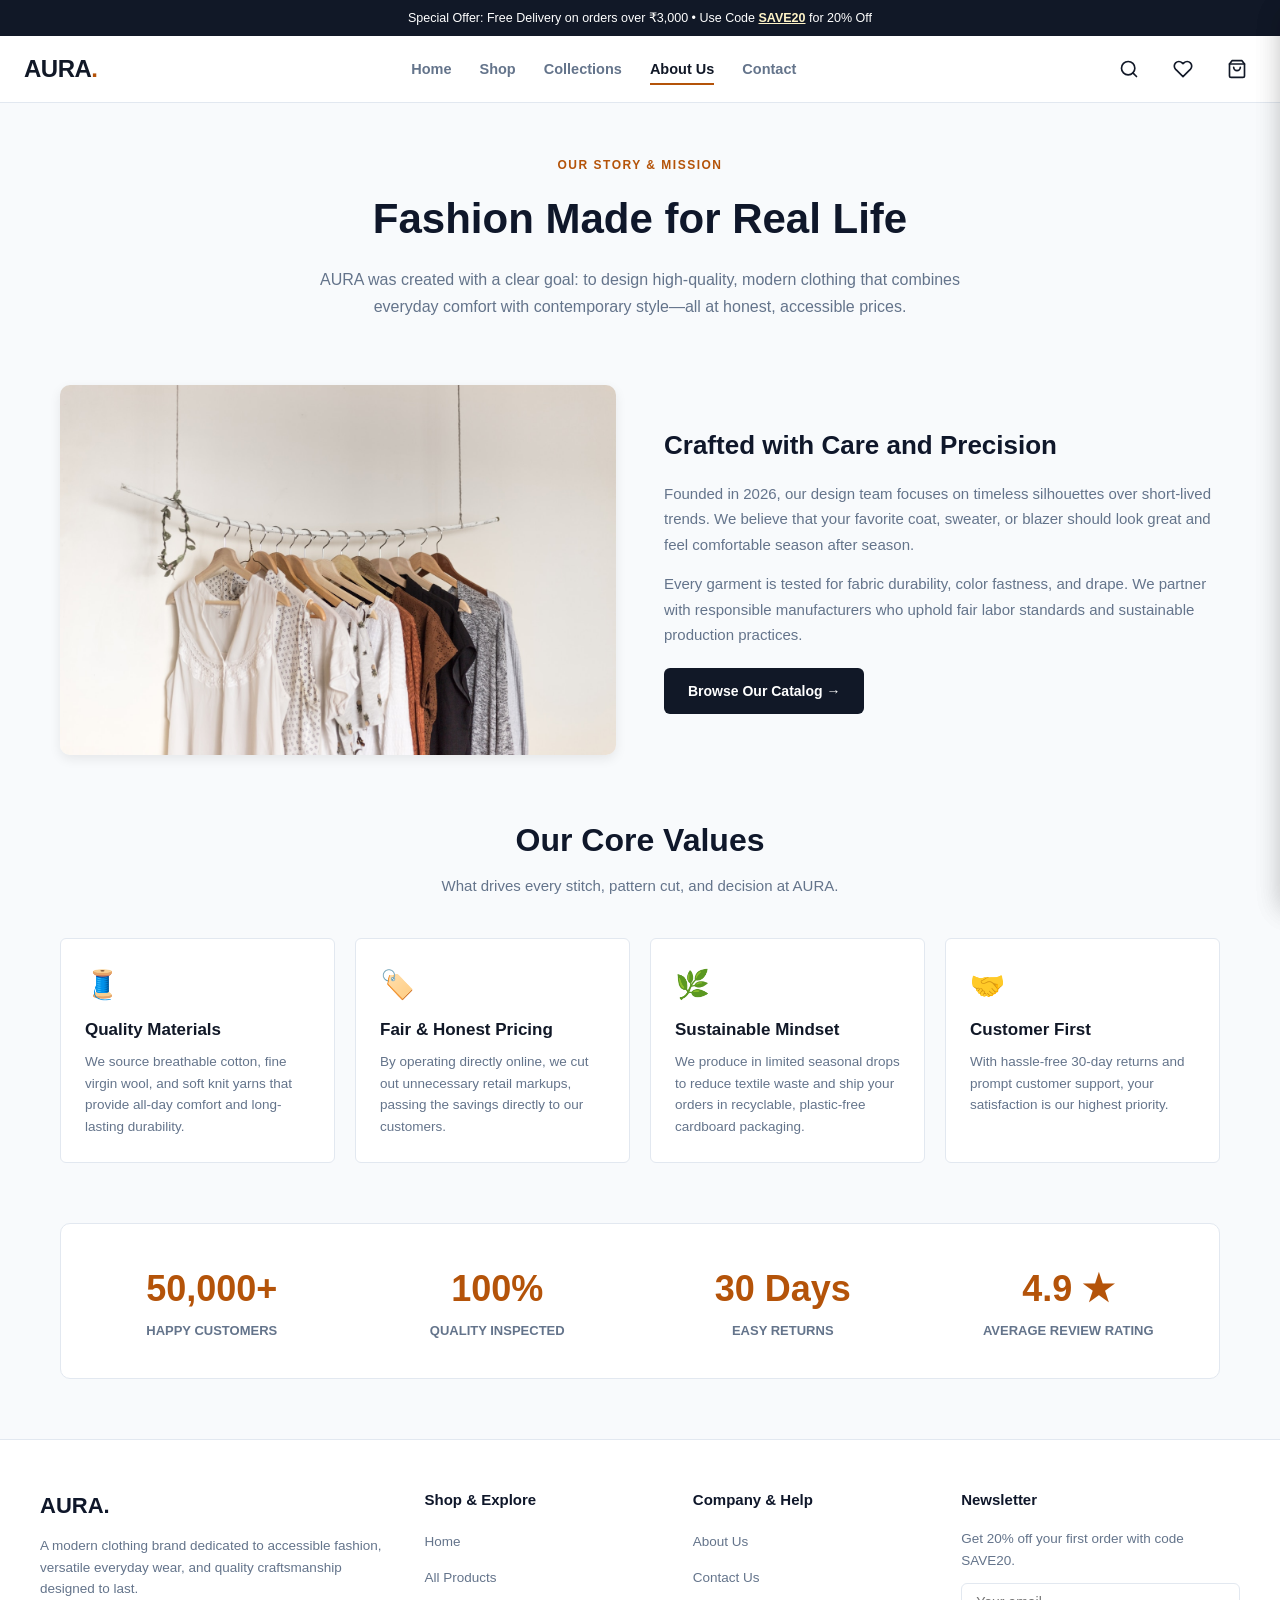
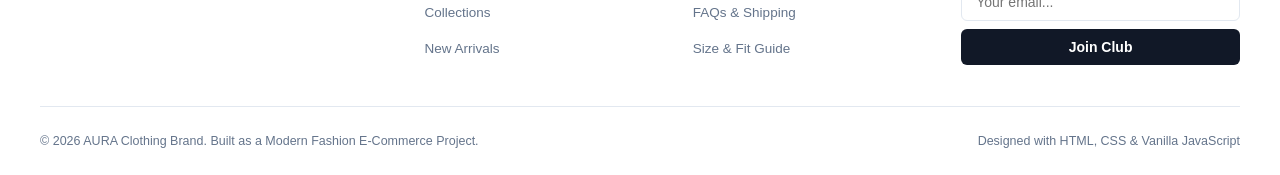
==== commit 5485af31: "feat: Simplify UI, copy, and codebase to clean beginner/intern assignment standard" ====
--- a/about.html
+++ b/about.html
@@ -3,19 +3,15 @@
 <head>
   <meta charset="UTF-8" />
   <meta name="viewport" content="width=device-width, initial-scale=1.0" />
-  <title>About Us — Our Brand &amp; Philosophy — AURA</title>
-  <meta name="description" content="Discover the story, craftsmanship pillars, and sustainable ethos behind AURA Modern Fashion." />
+  <title>About Us — AURA Clothing Brand</title>
+  <meta name="description" content="Learn about AURA: Our story, craftsmanship, values, and dedication to accessible modern fashion." />
   <link rel="stylesheet" href="css/style.css" />
 </head>
 <body>
 
   <!-- Top Announcement Promo Bar -->
   <div class="promo-bar">
-    <div class="promo-bar-container">
-      <div class="promo-bar-text">
-        Atelier Capsule • Complimentary Courier on Orders Over ₹5,000 • Use Code <span>ATELIER20</span>
-      </div>
-    </div>
+    Special Offer: Free Delivery on orders over ₹3,000 • Use Code <span>SAVE20</span> for 20% Off
   </div>
 
   <!-- Navigation Bar -->
@@ -23,13 +19,13 @@
     <a href="index.html" class="logo">AURA<span>.</span></a>
     
     <!-- Mobile Hamburger Button -->
-    <button class="hamburger-btn" id="hamburger-btn" onclick="window.__aura.toggleMobileMenu()" aria-label="Toggle Navigation Menu">
+    <button class="hamburger-btn" id="hamburger-btn" onclick="toggleMobileMenu()" aria-label="Toggle Navigation Menu">
       <span></span>
       <span></span>
       <span></span>
     </button>
 
-    <!-- Nav Links (Desktop row / Mobile drawer) -->
+    <!-- Nav Links -->
     <nav class="nav-links" id="nav-links">
       <a href="index.html">Home</a>
       <a href="shop.html">Shop</a>
@@ -38,136 +34,121 @@
       <a href="contact.html">Contact</a>
     </nav>
 
-    <!-- Cart & Wishlist Actions -->
+    <!-- Header Actions -->
     <div class="nav-actions">
-      <!-- Instant Search Trigger -->
-      <button class="nav-icon-btn" onclick="window.__aura.openSearch()" aria-label="Search Catalog" title="Search (Press /)">
-        <svg viewBox="0 0 24 24" fill="none" stroke="currentColor" stroke-width="1.8" stroke-linecap="round" stroke-linejoin="round">
+      <!-- Search Trigger -->
+      <button class="nav-icon-btn" onclick="openSearch()" aria-label="Search Products" title="Search (Press /)">
+        <svg viewBox="0 0 24 24" fill="none" stroke="currentColor" stroke-width="2" stroke-linecap="round" stroke-linejoin="round">
           <circle cx="11" cy="11" r="8"></circle>
           <line x1="21" y1="21" x2="16.65" y2="16.65"></line>
         </svg>
       </button>
 
-      <!-- Shopping Bag Button -->
-      <button class="nav-icon-btn" onclick="window.__aura.openCart()" aria-label="View Shopping Bag">
-        <svg viewBox="0 0 24 24" fill="none" stroke="currentColor" stroke-width="1.8" stroke-linecap="round" stroke-linejoin="round">
+      <!-- Wishlist Trigger -->
+      <button class="nav-icon-btn" onclick="openWishlist()" aria-label="View Wishlist">
+        <svg viewBox="0 0 24 24" fill="none" stroke="currentColor" stroke-width="2" stroke-linecap="round" stroke-linejoin="round">
+          <path d="M20.84 4.61a5.5 5.5 0 0 0-7.78 0L12 5.67l-1.06-1.06a5.5 5.5 0 0 0-7.78 7.78l1.06 1.06L12 21.23l7.78-7.78 1.06-1.06a5.5 5.5 0 0 0 0-7.78z"></path>
+        </svg>
+        <span class="nav-badge" id="wishlist-badge">0</span>
+      </button>
+
+      <!-- Cart Trigger -->
+      <button class="nav-icon-btn" onclick="openCart()" aria-label="View Shopping Cart">
+        <svg viewBox="0 0 24 24" fill="none" stroke="currentColor" stroke-width="2" stroke-linecap="round" stroke-linejoin="round">
           <path d="M6 2L3 6v14a2 2 0 0 0 2 2h14a2 2 0 0 0 2-2V6l-3-4z"></path>
           <line x1="3" y1="6" x2="21" y2="6"></line>
           <path d="M16 10a4 4 0 0 1-8 0"></path>
         </svg>
         <span class="nav-badge" id="cart-badge">0</span>
       </button>
-
-      <!-- Wishlist Button -->
-      <button class="nav-icon-btn" onclick="window.__aura.openWishlist()" aria-label="View Wishlist">
-        <svg viewBox="0 0 24 24" fill="none" stroke="currentColor" stroke-width="1.8" stroke-linecap="round" stroke-linejoin="round">
-          <path d="M20.84 4.61a5.5 5.5 0 0 0-7.78 0L12 5.67l-1.06-1.06a5.5 5.5 0 0 0-7.78 7.78l1.06 1.06L12 21.23l7.78-7.78 1.06-1.06a5.5 5.5 0 0 0 0-7.78z"></path>
-        </svg>
-        <span class="nav-badge" id="wishlist-badge">0</span>
-      </button>
     </div>
   </header>
 
   <!-- Mobile Nav Backdrop -->
-  <div class="nav-backdrop" id="nav-backdrop"></div>
+  <div class="nav-backdrop" id="nav-backdrop" onclick="closeMobileMenu()"></div>
 
   <!-- Main Content Container -->
   <main class="container">
     
     <!-- Hero Section -->
-    <section class="about-hero reveal-on-scroll">
-      <span class="about-eyebrow">L'Histoire &amp; Philosophie</span>
-      <h1>The Architecture of Quiet Luxury.</h1>
-      <p>"True luxury does not clamor for attention; it commands presence through silence, proportion, and exceptional material weight."</p>
+    <div style="text-align: center; padding: 48px 0 24px; max-width: 700px; margin: 0 auto;">
+      <span style="font-size: 12px; font-weight: 700; color: var(--accent); letter-spacing: 1.5px; text-transform: uppercase;">OUR STORY &amp; MISSION</span>
+      <h1 style="font-size: clamp(28px, 4vw, 42px); font-weight: 800; color: var(--text-dark); margin: 8px 0 14px;">Fashion Made for Real Life</h1>
+      <p style="color: var(--text-muted); font-size: 16px; line-height: 1.7;">
+        AURA was created with a clear goal: to design high-quality, modern clothing that combines everyday comfort with contemporary style—all at honest, accessible prices.
+      </p>
+    </div>
+
+    <!-- Story Grid -->
+    <section class="about-story-grid">
+      <div class="about-media">
+        <img src="assets/images/hero-banner.jpg" alt="AURA Design Studio and Fabric Work" />
+      </div>
+      <div>
+        <h2 style="font-size: 26px; font-weight: 700; margin-bottom: 14px; color: var(--text-dark);">Crafted with Care and Precision</h2>
+        <p style="color: var(--text-muted); font-size: 15px; margin-bottom: 14px; line-height: 1.7;">
+          Founded in 2026, our design team focuses on timeless silhouettes over short-lived trends. We believe that your favorite coat, sweater, or blazer should look great and feel comfortable season after season.
+        </p>
+        <p style="color: var(--text-muted); font-size: 15px; margin-bottom: 20px; line-height: 1.7;">
+          Every garment is tested for fabric durability, color fastness, and drape. We partner with responsible manufacturers who uphold fair labor standards and sustainable production practices.
+        </p>
+        <a href="shop.html" class="btn btn-primary">Browse Our Catalog →</a>
+      </div>
     </section>
 
-    <!-- Editorial Narrative Grid -->
-    <section class="about-story-grid">
-      <div class="about-story-media reveal-on-scroll">
-        <img src="assets/images/hero-banner.jpg" alt="AURA Atelier Craftsmanship and Design Studio" />
-      </div>
-      <div class="about-story-content reveal-on-scroll">
-        <h2>Born in Paris. Tailored for Eternity.</h2>
-        <p>
-          Founded in 2026, AURA Maison was created as a radical antidote to the ephemeral velocity of disposable fashion. We reject excessive seasonal cycles in favor of permanent architectural capsules—garments constructed with uncompromising discipline, timeless silhouettes, and generational resilience.
-        </p>
-        <p>
-          Every seam, hem, and horn button is an exercise in deliberate restraint. By partnering directly with historic family-owned mills in Biella, Como, and artisanal tailors across Europe and India, we preserve heritage tailoring traditions while engineering clothing for modern connoisseurs.
-        </p>
-        <p>
-          Our creations are designed not merely to be worn, but to be inhabited, cherished, and handed down across generations.
-        </p>
-        <div style="margin-top: 24px;">
-          <a href="shop.html" class="btn btn-primary">Discover the Creations →</a>
+    <!-- Core Values Section -->
+    <section style="margin-bottom: 56px;">
+      <div class="section-header">
+        <h2>Our Core Values</h2>
+        <p>What drives every stitch, pattern cut, and decision at AURA.</p>
+      </div>
+
+      <div class="about-features-grid">
+        <div class="about-feature-card">
+          <div style="font-size: 28px; margin-bottom: 8px;">🧵</div>
+          <h4>Quality Materials</h4>
+          <p>We source breathable cotton, fine virgin wool, and soft knit yarns that provide all-day comfort and long-lasting durability.</p>
+        </div>
+
+        <div class="about-feature-card">
+          <div style="font-size: 28px; margin-bottom: 8px;">🏷️</div>
+          <h4>Fair &amp; Honest Pricing</h4>
+          <p>By operating directly online, we cut out unnecessary retail markups, passing the savings directly to our customers.</p>
+        </div>
+
+        <div class="about-feature-card">
+          <div style="font-size: 28px; margin-bottom: 8px;">🌿</div>
+          <h4>Sustainable Mindset</h4>
+          <p>We produce in limited seasonal drops to reduce textile waste and ship your orders in recyclable, plastic-free cardboard packaging.</p>
+        </div>
+
+        <div class="about-feature-card">
+          <div style="font-size: 28px; margin-bottom: 8px;">🤝</div>
+          <h4>Customer First</h4>
+          <p>With hassle-free 30-day returns and prompt customer support, your satisfaction is our highest priority.</p>
         </div>
       </div>
     </section>
 
-    <!-- Four Pillars Grid -->
-    <section class="about-pillars">
-      <div class="about-pillars-header reveal-on-scroll">
-        <span class="about-eyebrow">The Four Pillars</span>
-        <h2>Uncompromising Standards of the Atelier</h2>
-        <p style="color: var(--text-secondary); font-size: 14.5px;">The non-negotiable principles that guide every sketch, pattern cut, and stitch.</p>
-      </div>
-
-      <div class="about-pillars-grid">
-        <div class="pillar-card reveal-on-scroll">
-          <span class="pillar-number">01</span>
-          <h3>Virgin Material Purity</h3>
-          <p>We source exclusively certified unadulterated fibers: 22-momme Mulberry silk, hypoallergenic Peruvian Royal Alpaca, long-staple Giza cotton, and double-faced virgin wool blends with tactile richness.</p>
-        </div>
-
-        <div class="pillar-card reveal-on-scroll">
-          <span class="pillar-number">02</span>
-          <h3>Master Hand-Tailoring</h3>
-          <p>Half-canvas internal construction molds organically to the patron's frame over time. Hand-finished buttonholes, horn fasteners, and edge-burnished full-grain leather establish unrivaled longevity.</p>
-        </div>
-
-        <div class="pillar-card reveal-on-scroll">
-          <span class="pillar-number">03</span>
-          <h3>Conscious Deceleration</h3>
-          <p>We produce in strictly capped micro-batches to eliminate deadstock. All packaging is 100% plastic-free, utilizing recycled unbleached fiber cartons and reusable organic cotton dust wraps.</p>
-        </div>
-
-        <div class="pillar-card reveal-on-scroll">
-          <span class="pillar-number">04</span>
-          <h3>The Lifetime Promise</h3>
-          <p>Every piece acquired from AURA includes access to our Atelier Care Program: complimentary lifetime seam reinforcement, minor repairs, and circular care guidance.</p>
-        </div>
-      </div>
-    </section>
-
-    <!-- Atelier Statistics Strip -->
-    <section class="about-stats-strip reveal-on-scroll">
-      <div class="stat-item">
-        <h3>100%</h3>
-        <p>Certified Ethical Fibers</p>
-      </div>
-      <div class="stat-item">
-        <h3>42h</h3>
-        <p>Hand-Tailoring Per Trench</p>
-      </div>
-      <div class="stat-item">
-        <h3>0%</h3>
-        <p>Single-Use Plastics</p>
-      </div>
-      <div class="stat-item">
-        <h3>18k+</h3>
-        <p>Patrons Worldwide</p>
-      </div>
-    </section>
-
-    <!-- Director Note / Manifesto -->
-    <section class="about-manifesto reveal-on-scroll">
-      <p class="manifesto-quote">
-        "We believe clothing should quiet the world, not add noise to it. When fabric and proportion align in pure harmony, you don't merely dress—you exist with effortless authority."
-      </p>
-      <div class="manifesto-signature">Atelier Creative Direction</div>
-      <div class="manifesto-title">AURA Maison de Couture • Paris &amp; Mumbai</div>
-      <div style="margin-top: 32px; display: flex; justify-content: center; gap: 14px; flex-wrap: wrap;">
-        <a href="collections.html" class="btn btn-primary">Explore Portals</a>
-        <a href="contact.html" class="btn btn-secondary">Contact Concierge</a>
+    <!-- Numbers Strip -->
+    <section style="background: #ffffff; border: 1px solid var(--border-color); border-radius: var(--radius-md); padding: 36px 20px; margin-bottom: 56px;">
+      <div style="display: grid; grid-template-columns: repeat(auto-fit, minmax(180px, 1fr)); gap: 24px; text-align: center;">
+        <div>
+          <div style="font-size: 36px; font-weight: 800; color: var(--accent); margin-bottom: 4px;">50,000+</div>
+          <div style="font-size: 13px; font-weight: 600; color: var(--text-muted); text-transform: uppercase;">Happy Customers</div>
+        </div>
+        <div>
+          <div style="font-size: 36px; font-weight: 800; color: var(--accent); margin-bottom: 4px;">100%</div>
+          <div style="font-size: 13px; font-weight: 600; color: var(--text-muted); text-transform: uppercase;">Quality Inspected</div>
+        </div>
+        <div>
+          <div style="font-size: 36px; font-weight: 800; color: var(--accent); margin-bottom: 4px;">30 Days</div>
+          <div style="font-size: 13px; font-weight: 600; color: var(--text-muted); text-transform: uppercase;">Easy Returns</div>
+        </div>
+        <div>
+          <div style="font-size: 36px; font-weight: 800; color: var(--accent); margin-bottom: 4px;">4.9 ★</div>
+          <div style="font-size: 13px; font-weight: 600; color: var(--text-muted); text-transform: uppercase;">Average Review Rating</div>
+        </div>
       </div>
     </section>
 
@@ -179,75 +160,79 @@
       <div class="footer-col">
         <h3>AURA<span>.</span></h3>
         <p>
-          A luxury maison dedicated to timeless craftsmanship, sustainable virgin fabrics, architectural silhouettes, and enduring comfort.
+          A modern clothing brand dedicated to accessible fashion, versatile everyday wear, and quality craftsmanship designed to last.
         </p>
       </div>
 
       <div class="footer-col">
-        <h4>The Maison</h4>
+        <h4>Shop &amp; Explore</h4>
         <ul class="footer-links">
           <li><a href="index.html">Home</a></li>
-          <li><a href="shop.html">Shop Catalog</a></li>
-          <li><a href="collections.html">Curated Collections</a></li>
-          <li><a href="about.html">About the Maison</a></li>
-          <li><a href="contact.html">Client Concierge</a></li>
+          <li><a href="shop.html">All Products</a></li>
+          <li><a href="collections.html">Collections</a></li>
+          <li><a href="shop.html?category=new-arrivals">New Arrivals</a></li>
         </ul>
       </div>
 
       <div class="footer-col">
-        <h4>Client Services</h4>
+        <h4>Company &amp; Help</h4>
         <ul class="footer-links">
-          <li><a href="contact.html">Bespoke Fitting</a></li>
-          <li><a href="contact.html#faq">Insured Courier &amp; Returns</a></li>
-          <li><a href="javascript:void(0)" onclick="window.__aura.openSizeGuide()">Size &amp; Fit Guide</a></li>
-          <li><a href="contact.html">Press &amp; Editorial</a></li>
+          <li><a href="about.html">About Us</a></li>
+          <li><a href="contact.html">Contact Us</a></li>
+          <li><a href="contact.html#faq">FAQs &amp; Shipping</a></li>
+          <li><a href="javascript:void(0)" onclick="openSizeGuide()">Size &amp; Fit Guide</a></li>
         </ul>
       </div>
+
+      <div class="footer-col">
+        <h4>Newsletter</h4>
+        <p style="margin-bottom: 12px;">Get 20% off your first order with code SAVE20.</p>
+        <form onsubmit="subscribeNewsletter(event)" class="footer-newsletter">
+          <input type="email" placeholder="Your email..." required />
+          <button type="submit" class="btn btn-primary" style="width: 100%; padding: 10px;">Join Club</button>
+        </form>
+      </div>
     </div>
 
     <div class="footer-bottom">
-      <div>&copy; 2026 AURA Maison de Couture. All Rights Reserved.</div>
-      <div class="footer-badges">
-        <span>Complimentary Delivery</span>
-        <span>•</span>
-        <span>Authenticity Guaranteed</span>
-        <span>•</span>
-        <span>Atelier Concierge</span>
-      </div>
+      <div>&copy; 2026 AURA Clothing Brand. Built as a Modern Fashion E-Commerce Project.</div>
+      <div>Designed with HTML, CSS &amp; Vanilla JavaScript</div>
     </div>
   </footer>
 
   <!-- Slide-out Shopping Cart Drawer -->
-  <div class="drawer-backdrop" id="drawer-backdrop" onclick="window.__aura.closeCart()"></div>
-  <aside class="cart-drawer" id="cart-drawer" aria-label="Shopping Bag">
+  <div class="drawer-backdrop" id="drawer-backdrop" onclick="closeCart()"></div>
+  <aside class="cart-drawer" id="cart-drawer" aria-label="Shopping Cart">
     <div class="drawer-header">
-      <h3>Shopping Bag</h3>
-      <button class="drawer-close-btn" onclick="window.__aura.closeCart()" aria-label="Close Shopping Bag">&times;</button>
-    </div>
-    <div id="cart-shipping-notice"></div>
-    <div class="drawer-body" id="cart-items-list"></div>
+      <h3>Shopping Cart</h3>
+      <button class="drawer-close-btn" onclick="closeCart()" aria-label="Close Shopping Cart">&times;</button>
+    </div>
+    <div class="drawer-body">
+      <div id="cart-shipping-notice"></div>
+      <div id="cart-items-list"></div>
+    </div>
     <div class="drawer-footer" id="cart-drawer-footer">
-      <div id="cart-promo-wrapper" class="promo-section"></div>
+      <div id="cart-promo-wrapper"></div>
       <div id="cart-breakdown"></div>
       <div class="cart-total-row">
-        <span>Grand Total</span>
+        <span>Total:</span>
         <span id="cart-total-price">₹0</span>
       </div>
-      <button class="btn btn-primary btn-checkout" onclick="window.__aura.checkout()">Acquire Creations &bull; Checkout</button>
+      <button class="btn btn-primary btn-checkout" onclick="checkout()">Proceed to Checkout</button>
     </div>
   </aside>
 
-  <!-- Wishlist Drawer -->
-  <div class="drawer-backdrop" id="wishlist-backdrop" onclick="window.__aura.closeWishlist()"></div>
+  <!-- Slide-out Wishlist Drawer -->
+  <div class="drawer-backdrop" id="wishlist-backdrop" onclick="closeWishlist()"></div>
   <aside class="wishlist-drawer" id="wishlist-drawer" aria-label="Wishlist Drawer">
     <div class="drawer-header">
-      <h3>Saved Wishlist</h3>
-      <button class="drawer-close-btn" onclick="window.__aura.closeWishlist()" aria-label="Close Wishlist">&times;</button>
+      <h3>My Saved Wishlist</h3>
+      <button class="drawer-close-btn" onclick="closeWishlist()" aria-label="Close Wishlist">&times;</button>
     </div>
     <div class="drawer-body" id="wishlist-items-list"></div>
   </aside>
 
-  <!-- Interactive Search Modal Overlay -->
+  <!-- Search Modal -->
   <div class="search-modal-backdrop" id="search-modal-backdrop">
     <div class="search-modal-box">
       <div class="search-modal-header">
@@ -255,80 +240,73 @@
           <circle cx="11" cy="11" r="8"></circle>
           <line x1="21" y1="21" x2="16.65" y2="16.65"></line>
         </svg>
-        <input type="text" class="search-modal-input" id="search-modal-input" placeholder="Search creations, coats, silk, wool..." aria-label="Search Catalog" />
-        <button class="search-modal-close" onclick="window.__aura.closeSearch()" aria-label="Close Search">&times;</button>
-      </div>
-      <div class="search-modal-results" id="search-modal-results"></div>
-      <div class="search-modal-footer">
-        <span>Press <strong>ESC</strong> to dismiss</span>
-        <span>Real-time Atelier Search</span>
-      </div>
+        <input type="text" class="search-modal-input" id="search-modal-input" placeholder="Search jackets, shirts, dresses, blazers..." aria-label="Search Catalog" />
+        <button class="drawer-close-btn" onclick="closeSearch()" aria-label="Close Search">&times;</button>
+      </div>
+      <div id="search-modal-results"></div>
     </div>
   </div>
 
-  <!-- Size Modal Component -->
+  <!-- Size Guide Modal -->
   <div class="size-modal-backdrop" id="size-modal-backdrop">
     <div class="size-modal-box">
-      <div class="size-modal-header">
-        <h3>Atelier Size &amp; Fit Guide</h3>
-        <button class="size-modal-close" onclick="window.__aura.closeSizeGuide()" aria-label="Close Size Guide">&times;</button>
-      </div>
-      <div class="size-modal-body">
-        <p style="font-size: 13.5px; color: var(--text-secondary); margin-bottom: 16px;">
-          All AURA garments are cut with architectural precision. Use our measurements below for an immaculate tailored drape.
-        </p>
-        <table class="size-table">
-          <thead>
-            <tr>
-              <th>Size</th>
-              <th>Chest / Bust</th>
-              <th>Waist</th>
-              <th>Hips</th>
-            </tr>
-          </thead>
-          <tbody>
-            <tr>
-              <td><strong>XS</strong></td>
-              <td>32 – 34"</td>
-              <td>24 – 26"</td>
-              <td>34 – 36"</td>
-            </tr>
-            <tr>
-              <td><strong>S</strong></td>
-              <td>35 – 37"</td>
-              <td>27 – 29"</td>
-              <td>37 – 39"</td>
-            </tr>
-            <tr>
-              <td><strong>M</strong></td>
-              <td>38 – 40"</td>
-              <td>30 – 32"</td>
-              <td>40 – 42"</td>
-            </tr>
-            <tr>
-              <td><strong>L</strong></td>
-              <td>41 – 43"</td>
-              <td>33 – 35"</td>
-              <td>43 – 45"</td>
-            </tr>
-            <tr>
-              <td><strong>XL</strong></td>
-              <td>44 – 46"</td>
-              <td>36 – 38"</td>
-              <td>46 – 48"</td>
-            </tr>
-          </tbody>
-        </table>
-      </div>
+      <div style="display: flex; justify-content: space-between; align-items: center; margin-bottom: 16px;">
+        <h3 style="font-size: 18px;">Size &amp; Fit Guide</h3>
+        <button class="drawer-close-btn" onclick="closeSizeGuide()" aria-label="Close Size Guide">&times;</button>
+      </div>
+      <p style="font-size: 13.5px; color: var(--text-muted); margin-bottom: 14px;">
+        Use this sizing chart to find your best fit.
+      </p>
+      <table class="size-table">
+        <thead>
+          <tr>
+            <th>Size</th>
+            <th>Chest / Bust</th>
+            <th>Waist</th>
+            <th>Hips</th>
+          </tr>
+        </thead>
+        <tbody>
+          <tr>
+            <td><strong>XS</strong></td>
+            <td>32 – 34"</td>
+            <td>24 – 26"</td>
+            <td>34 – 36"</td>
+          </tr>
+          <tr>
+            <td><strong>S</strong></td>
+            <td>35 – 37"</td>
+            <td>27 – 29"</td>
+            <td>37 – 39"</td>
+          </tr>
+          <tr>
+            <td><strong>M</strong></td>
+            <td>38 – 40"</td>
+            <td>30 – 32"</td>
+            <td>40 – 42"</td>
+          </tr>
+          <tr>
+            <td><strong>L</strong></td>
+            <td>41 – 43"</td>
+            <td>33 – 35"</td>
+            <td>43 – 45"</td>
+          </tr>
+          <tr>
+            <td><strong>XL</strong></td>
+            <td>44 – 46"</td>
+            <td>36 – 38"</td>
+            <td>46 – 48"</td>
+          </tr>
+        </tbody>
+      </table>
     </div>
   </div>
 
-  <!-- Toast Notification System -->
+  <!-- Toast Notification Container -->
   <div class="toast-container" id="toast-container"></div>
 
-  <!-- Product Data Catalog -->
+  <!-- JavaScript Files -->
   <script src="js/products.js"></script>
-  <!-- Master Application Script -->
   <script src="js/main.js"></script>
 </body>
 </html>
--- a/css/style.css
+++ b/css/style.css
@@ -1,102 +1,73 @@
-/*
-  ============================================================================
-  AURA MODERN FASHION E-COMMERCE - MASTER STYLESHEET (style.css)
-  ============================================================================
-  Author: Intern Developer
-  Description: Complete, clean, well-organized CSS for the AURA clothing brand.
-  Features:
-  - Clean CSS Variables for consistent typography, colors, and spacing
-  - Semantic and responsive grid/flexbox layouts
-  - Native browser cursor everywhere (custom lagging cursor removed)
-  - Product card hover effects & secondary image transitions
-  - Sliding Cart and Wishlist drawers
-  - Live Search, Quick View, and Size Guide modals
-  - Mobile responsive navigation with hamburger toggle
-  - Cross-device optimization for Desktop, Tablet, and Mobile
-  ============================================================================
-*/
-
-/* --------------------------------------------------------------------------
-   1. DESIGN TOKENS & CSS VARIABLES
-   -------------------------------------------------------------------------- */
-@import url('https://fonts.googleapis.com/css2?family=Cormorant+Garamond:ital,wght@0,400;0,500;0,600;0,700;1,400;1,600&family=Montserrat:wght@300;400;500;600;700&display=swap');
-
+/**
+ * ============================================================================
+ * AURA Modern Fashion - Master Stylesheet (style.css)
+ * ============================================================================
+ * Student / Intern Project: Modern Fashion E-Commerce Website
+ * Author: Intern Developer
+ * Description: Clean, modern, responsive CSS styling for clothing brand store.
+ * ============================================================================
+ */
+
+/* ==========================================================================
+   1. CSS VARIABLES (DESIGN TOKENS)
+   ========================================================================== */
 :root {
-  /* Brand Color Palette */
-  --primary: #0F1014;           /* Deep obsidian black */
-  --primary-light: #22252B;     /* Rich graphite */
-  --accent: #B08D57;            /* Warm brushed gold / bronze */
-  --accent-hover: #967440;      /* Burnished antique gold */
-  --accent-light: #F7F3EC;      /* Light alabaster silk */
-  --accent-glow: rgba(176, 141, 87, 0.2);
-
-  /* Status Colors */
-  --success: #2E7D32;           /* Forest green */
-  --warning: #C59B27;           /* Warm amber */
-  --danger: #A93226;            /* Crimson red */
-
-  /* Backgrounds & Surfaces */
-  --bg-body: #FAF8F5;           /* Museum warm ivory */
-  --bg-card: #FFFFFF;           /* Clean white */
-  --bg-surface: #F3EFE9;        /* Warm architectural stone */
-
-  /* Text & Borders */
-  --text-main: #141619;         /* Dark body text */
-  --text-secondary: #58554E;    /* Slate subtitle */
-  --text-muted: #8E8A82;        /* Muted captions */
-  --text-inverse: #FFFFFF;      /* White text */
-  --border-color: #E8E3DA;      /* Elegant hairline border */
-  --border-focus: #B08D57;      /* Gold focus outline */
-
+  /* Colors */
+  --primary: #111827;           /* Main dark slate for text, buttons */
+  --primary-hover: #1f2937;     /* Hover state */
+  --accent: #b45309;            /* Warm Amber / Gold highlight */
+  --accent-light: #fef3c7;      /* Subtle gold tint */
+  --accent-hover: #92400e;      /* Darker accent */
+  --bg-body: #f8fafc;           /* Light clean background */
+  --bg-card: #ffffff;           /* Card white */
+  --bg-surface: #f1f5f9;        /* Input and secondary surface */
+  --text-dark: #0f172a;         /* Heading dark */
+  --text-muted: #64748b;        /* Secondary muted text */
+  --border-color: #e2e8f0;      /* Border grey */
+  --success: #16a34a;           /* Green for free shipping / success */
+  --danger: #ef4444;            /* Red for sale / remove */
+  
   /* Typography */
-  --font-serif: 'Cormorant Garamond', Didot, 'Playfair Display', Georgia, serif;
-  --font-family: 'Montserrat', -apple-system, BlinkMacSystemFont, 'Segoe UI', Roboto, sans-serif;
-
-  /* Shadows */
-  --shadow-sm: 0 2px 6px rgba(15, 16, 20, 0.04);
-  --shadow-md: 0 8px 24px rgba(15, 16, 20, 0.06);
-  --shadow-lg: 0 16px 40px rgba(15, 16, 20, 0.1);
-  --shadow-drawer: -12px 0 40px rgba(15, 16, 20, 0.25);
-
-  /* Border Radii */
-  --radius-sm: 4px;
-  --radius-md: 8px;
-  --radius-lg: 12px;
-  --radius-full: 9999px;
-
-  /* Layout Containers */
-  --container-max: 1280px;
-  --header-height: 72px;
-
-  /* Transitions */
-  --transition-fast: 0.2s ease;
-  --transition-smooth: 0.35s cubic-bezier(0.16, 1, 0.3, 1);
-}
-
-/* --------------------------------------------------------------------------
-   2. RESET & BASE ELEMENTS
-   -------------------------------------------------------------------------- */
-*, *::before, *::after {
-  box-sizing: border-box;
+  --font-main: 'Poppins', -apple-system, BlinkMacSystemFont, 'Segoe UI', Roboto, sans-serif;
+  --font-heading: 'Poppins', -apple-system, BlinkMacSystemFont, 'Segoe UI', Roboto, sans-serif;
+
+  /* Shadows & Radii */
+  --radius-sm: 6px;
+  --radius-md: 10px;
+  --radius-lg: 16px;
+  --shadow-sm: 0 1px 3px rgba(0, 0, 0, 0.08);
+  --shadow-md: 0 4px 12px rgba(0, 0, 0, 0.08);
+  --shadow-lg: 0 10px 25px rgba(0, 0, 0, 0.12);
+  --transition: all 0.25s ease;
+}
+
+/* ==========================================================================
+   2. RESET & GLOBAL BASE STYLES
+   ========================================================================== */
+* {
   margin: 0;
   padding: 0;
+  box-sizing: border-box;
 }
 
 html {
   font-size: 16px;
   scroll-behavior: smooth;
-  -webkit-text-size-adjust: 100%;
 }
 
 body {
-  font-family: var(--font-family);
-  font-size: 14px;
+  font-family: var(--font-main);
+  background-color: var(--bg-body);
+  color: var(--text-dark);
   line-height: 1.6;
-  color: var(--text-main);
-  background-color: var(--bg-body);
   overflow-x: hidden;
   -webkit-font-smoothing: antialiased;
-  -moz-osx-font-smoothing: grayscale;
+}
+
+a {
+  color: inherit;
+  text-decoration: none;
+  transition: var(--transition);
 }
 
 img {
@@ -105,79 +76,139 @@
   display: block;
 }
 
-a {
-  color: inherit;
-  text-decoration: none;
-  transition: color var(--transition-fast);
-}
-
 button, input, select, textarea {
   font-family: inherit;
-  font-size: inherit;
-  color: inherit;
+  font-size: 14px;
 }
 
 button {
   cursor: pointer;
+  border: none;
+  outline: none;
   background: none;
-  border: none;
-}
-
-ul, ol {
-  list-style: none;
+  transition: var(--transition);
 }
 
 .container {
-  max-width: var(--container-max);
+  width: 100%;
+  max-width: 1200px;
   margin: 0 auto;
-  padding: 0 clamp(16px, 4vw, 32px);
-}
-
-/* --------------------------------------------------------------------------
-   3. ANNOUNCEMENT BAR & NAVIGATION BAR
-   -------------------------------------------------------------------------- */
+  padding: 0 20px;
+}
+
+/* Common Section Header */
+.section-header {
+  text-align: center;
+  margin-bottom: 40px;
+}
+
+.section-header h2 {
+  font-size: clamp(24px, 3.5vw, 32px);
+  font-weight: 700;
+  color: var(--text-dark);
+  margin-bottom: 8px;
+}
+
+.section-header p {
+  color: var(--text-muted);
+  font-size: 15px;
+  max-width: 600px;
+  margin: 0 auto;
+}
+
+/* Buttons */
+.btn {
+  display: inline-flex;
+  align-items: center;
+  justify-content: center;
+  padding: 12px 24px;
+  border-radius: var(--radius-sm);
+  font-weight: 600;
+  font-size: 14px;
+  transition: var(--transition);
+  text-align: center;
+}
+
+.btn-primary {
+  background-color: var(--primary);
+  color: #ffffff;
+}
+
+.btn-primary:hover {
+  background-color: var(--primary-hover);
+  transform: translateY(-1px);
+}
+
+.btn-secondary {
+  background-color: #ffffff;
+  color: var(--primary);
+  border: 1px solid var(--border-color);
+}
+
+.btn-secondary:hover {
+  background-color: var(--bg-surface);
+  border-color: var(--primary);
+}
+
+/* Badges */
+.badge {
+  position: absolute;
+  top: 12px;
+  left: 12px;
+  padding: 4px 10px;
+  border-radius: var(--radius-sm);
+  font-size: 11px;
+  font-weight: 700;
+  text-transform: uppercase;
+  letter-spacing: 0.5px;
+  z-index: 2;
+}
+
+.badge-sale {
+  background-color: var(--danger);
+  color: #ffffff;
+}
+
+.badge-new {
+  background-color: var(--primary);
+  color: #ffffff;
+}
+
+/* ==========================================================================
+   3. PROMO BAR & NAVIGATION
+   ========================================================================== */
 .promo-bar {
   background-color: var(--primary);
-  color: #EDE8DE;
-  font-size: 11px;
+  color: #ffffff;
+  padding: 8px 16px;
+  font-size: 12.5px;
+  text-align: center;
   font-weight: 500;
-  letter-spacing: 1.2px;
-  text-transform: uppercase;
-  padding: 8px 16px;
-  text-align: center;
-  border-bottom: 1px solid rgba(255, 255, 255, 0.08);
 }
 
 .promo-bar span {
-  color: var(--accent);
+  color: var(--accent-light);
   font-weight: 700;
-}
-
+  text-decoration: underline;
+}
+
+/* Navbar */
 .navbar {
   position: sticky;
   top: 0;
+  background: #ffffff;
+  border-bottom: 1px solid var(--border-color);
   z-index: 100;
+  padding: 14px 24px;
   display: flex;
   align-items: center;
   justify-content: space-between;
-  height: var(--header-height);
-  padding: 0 clamp(16px, 4vw, 32px);
-  background-color: rgba(250, 248, 245, 0.95);
-  backdrop-filter: blur(12px);
-  -webkit-backdrop-filter: blur(12px);
-  border-bottom: 1px solid var(--border-color);
-  transition: box-shadow var(--transition-smooth);
-}
-
-.navbar.scrolled {
-  box-shadow: var(--shadow-sm);
 }
 
 .logo {
-  font-family: var(--font-serif);
-  font-size: 28px;
-  font-weight: 700;
-  letter-spacing: 2px;
+  font-size: 24px;
+  font-weight: 800;
+  letter-spacing: -0.5px;
   color: var(--primary);
 }
 
@@ -187,45 +218,38 @@
 
 .nav-links {
   display: flex;
-  align-items: center;
-  gap: 32px;
+  gap: 28px;
+  align-items: center;
 }
 
 .nav-links a {
-  font-size: 13px;
-  font-weight: 500;
-  letter-spacing: 0.8px;
-  text-transform: uppercase;
-  color: var(--text-secondary);
+  font-size: 14.5px;
+  font-weight: 600;
+  color: var(--text-muted);
   position: relative;
-  padding: 6px 0;
-}
-
-.nav-links a::after {
-  content: '';
+  padding: 4px 0;
+}
+
+.nav-links a:hover,
+.nav-links a.active {
+  color: var(--primary);
+}
+
+.nav-links a.active::after {
+  content: "";
   position: absolute;
   bottom: 0;
   left: 0;
-  width: 0%;
+  width: 100%;
   height: 2px;
   background-color: var(--accent);
-  transition: width var(--transition-fast);
-}
-
-.nav-links a:hover,
-.nav-links a.active {
-  color: var(--primary);
-}
-
-.nav-links a:hover::after,
-.nav-links a.active::after {
-  width: 100%;
-}
-
+}
+
+/* Nav Actions */
 .nav-actions {
   display: flex;
   align-items: center;
-  gap: 12px;
+  gap: 16px;
 }
 
 .nav-icon-btn {
@@ -233,16 +257,15 @@
   display: flex;
   align-items: center;
   justify-content: center;
-  width: 40px;
-  height: 40px;
-  border-radius: var(--radius-full);
+  width: 38px;
+  height: 38px;
+  border-radius: 50%;
   color: var(--primary);
-  transition: background-color var(--transition-fast), transform var(--transition-fast);
+  transition: var(--transition);
 }
 
 .nav-icon-btn:hover {
-  background-color: rgba(0, 0, 0, 0.04);
-  transform: translateY(-1px);
+  background-color: var(--bg-surface);
 }
 
 .nav-icon-btn svg {
@@ -252,464 +275,326 @@
 
 .nav-badge {
   position: absolute;
-  top: 4px;
-  right: 4px;
-  min-width: 18px;
-  height: 18px;
-  padding: 0 4px;
-  border-radius: var(--radius-full);
+  top: 2px;
+  right: 2px;
   background-color: var(--accent);
-  color: #FFFFFF;
+  color: #ffffff;
   font-size: 10px;
   font-weight: 700;
-  display: flex;
+  width: 18px;
+  height: 18px;
+  border-radius: 50%;
+  display: inline-flex;
   align-items: center;
   justify-content: center;
-  transition: transform var(--transition-fast);
-}
-
-/* Mobile Hamburger Button */
+}
+
+/* Hamburger button */
 .hamburger-btn {
   display: none;
   flex-direction: column;
-  justify-content: center;
   gap: 5px;
-  width: 38px;
-  height: 38px;
-  padding: 8px;
-  border-radius: var(--radius-sm);
-  z-index: 102;
+  width: 28px;
+  background: none;
 }
 
 .hamburger-btn span {
-  display: block;
-  width: 22px;
+  width: 100%;
   height: 2px;
   background-color: var(--primary);
-  transition: transform var(--transition-fast), opacity var(--transition-fast);
-}
-
-.hamburger-btn.active span:nth-child(1) {
-  transform: translateY(7px) rotate(45deg);
-}
-
-.hamburger-btn.active span:nth-child(2) {
-  opacity: 0;
-}
-
-.hamburger-btn.active span:nth-child(3) {
-  transform: translateY(-7px) rotate(-45deg);
-}
-
-.nav-backdrop {
-  display: none;
-  position: fixed;
-  inset: 0;
-  background: rgba(15, 16, 20, 0.4);
-  z-index: 99;
-}
-
-.nav-backdrop.active {
+  border-radius: 2px;
+  transition: var(--transition);
+}
+
+/* ==========================================================================
+   4. HERO BANNER (HOME PAGE)
+   ========================================================================== */
+.hero-section {
+  position: relative;
+  min-height: 520px;
+  display: flex;
+  align-items: center;
+  background: linear-gradient(rgba(17, 24, 39, 0.65), rgba(17, 24, 39, 0.7)), url('../assets/images/hero-banner.jpg') center/cover no-repeat;
+  color: #ffffff;
+  border-radius: var(--radius-md);
+  margin: 24px 0 40px;
+  padding: 40px 24px;
+}
+
+.hero-content {
+  max-width: 640px;
+  margin: 0 auto;
+  text-align: center;
+}
+
+.hero-eyebrow {
+  display: inline-block;
+  background-color: var(--accent);
+  color: #ffffff;
+  font-size: 12px;
+  font-weight: 700;
+  text-transform: uppercase;
+  letter-spacing: 1.5px;
+  padding: 6px 14px;
+  border-radius: var(--radius-sm);
+  margin-bottom: 16px;
+}
+
+.hero-title {
+  font-size: clamp(32px, 5vw, 48px);
+  font-weight: 800;
+  line-height: 1.2;
+  margin-bottom: 16px;
+  letter-spacing: -0.5px;
+}
+
+.hero-subtitle {
+  font-size: clamp(15px, 2vw, 17px);
+  color: #e2e8f0;
+  margin-bottom: 24px;
+  line-height: 1.6;
+}
+
+.hero-actions {
+  display: flex;
+  gap: 14px;
+  justify-content: center;
+  flex-wrap: wrap;
+  margin-bottom: 32px;
+}
+
+.hero-actions .btn-primary {
+  background-color: var(--accent);
+}
+
+.hero-actions .btn-primary:hover {
+  background-color: var(--accent-hover);
+}
+
+.hero-actions .btn-secondary {
+  background-color: transparent;
+  color: #ffffff;
+  border-color: #ffffff;
+}
+
+.hero-actions .btn-secondary:hover {
+  background-color: #ffffff;
+  color: var(--primary);
+}
+
+/* Promotional Countdown Timer */
+.countdown-box {
+  background: rgba(255, 255, 255, 0.12);
+  backdrop-filter: blur(8px);
+  border: 1px solid rgba(255, 255, 255, 0.2);
+  border-radius: var(--radius-md);
+  padding: 16px 20px;
+  display: inline-block;
+}
+
+.countdown-box span.cd-label {
+  font-size: 12px;
+  text-transform: uppercase;
+  letter-spacing: 1px;
+  font-weight: 600;
   display: block;
-}
-
-/* --------------------------------------------------------------------------
-   4. BUTTONS & UI CONTROLS
-   -------------------------------------------------------------------------- */
-.btn {
-  display: inline-flex;
+  margin-bottom: 8px;
+  color: var(--accent-light);
+}
+
+.countdown-grid {
+  display: flex;
   align-items: center;
   justify-content: center;
-  padding: 12px 24px;
-  border-radius: var(--radius-sm);
-  font-size: 12.5px;
-  font-weight: 600;
-  letter-spacing: 1px;
+  gap: 12px;
+}
+
+.countdown-item {
+  display: flex;
+  flex-direction: column;
+  align-items: center;
+}
+
+.countdown-item strong {
+  font-size: 22px;
+  font-weight: 800;
+  background: #ffffff;
+  color: var(--primary);
+  padding: 6px 10px;
+  border-radius: var(--radius-sm);
+  min-width: 44px;
+  text-align: center;
+}
+
+.countdown-item small {
+  font-size: 10px;
   text-transform: uppercase;
-  transition: all var(--transition-fast);
-  text-align: center;
-}
-
-.btn-primary {
-  background-color: var(--primary);
-  color: var(--text-inverse);
-  border: 1px solid var(--primary);
-}
-
-.btn-primary:hover {
-  background-color: var(--accent);
-  border-color: var(--accent);
-  color: #FFFFFF;
-}
-
-.btn-secondary {
-  background-color: transparent;
-  color: var(--primary);
+  margin-top: 4px;
+  color: #e2e8f0;
+}
+
+/* Trust Badges Strip */
+.trust-strip {
+  display: grid;
+  grid-template-columns: repeat(auto-fit, minmax(220px, 1fr));
+  gap: 20px;
+  background: #ffffff;
   border: 1px solid var(--border-color);
-}
-
-.btn-secondary:hover {
-  border-color: var(--primary);
-  background-color: var(--bg-card);
-}
-
-.btn-hero-ghost {
-  background: rgba(255, 255, 255, 0.9);
-  color: var(--primary);
-  border: 1px solid rgba(0, 0, 0, 0.1);
-}
-
-.btn-hero-ghost:hover {
-  background: #FFFFFF;
-  border-color: var(--primary);
-}
-
-.btn-card {
-  flex: 1;
-  padding: 9px 12px;
-  font-size: 11px;
-  font-weight: 600;
-  text-transform: uppercase;
-  letter-spacing: 0.8px;
-  background-color: var(--primary);
-  color: #FFFFFF;
-  border: 1px solid var(--primary);
-  border-radius: var(--radius-sm);
-  transition: all var(--transition-fast);
-  text-align: center;
-}
-
-.btn-card:hover {
-  background-color: var(--accent);
-  border-color: var(--accent);
-}
-
-.btn-card-outline {
-  background-color: transparent;
-  color: var(--primary);
-  border-color: var(--border-color);
-}
-
-.btn-card-outline:hover {
-  background-color: var(--bg-surface);
-  border-color: var(--primary);
-}
-
-/* --------------------------------------------------------------------------
-   5. HERO SECTION & COUNTDOWN
-   -------------------------------------------------------------------------- */
-.hero {
-  text-align: center;
-  padding: clamp(48px, 8vw, 84px) clamp(16px, 4vw, 32px);
-  margin-bottom: clamp(32px, 5vw, 48px);
-  background: linear-gradient(180deg, rgba(247, 243, 236, 0.6) 0%, rgba(250, 248, 245, 0) 100%);
   border-radius: var(--radius-md);
-  border: 1px solid var(--border-color);
-}
-
-.hero-capsule-tag {
-  display: inline-flex;
-  align-items: center;
-  gap: 8px;
-  font-size: 11px;
-  font-weight: 600;
-  letter-spacing: 2px;
-  text-transform: uppercase;
-  color: var(--accent);
-  margin-bottom: 18px;
-}
-
-.hero h1 {
-  font-family: var(--font-serif);
-  font-size: clamp(32px, 5.5vw, 62px);
-  font-weight: 500;
-  line-height: 1.15;
-  color: var(--primary);
-  max-width: 820px;
-  margin: 0 auto 18px;
-}
-
-.hero-italic {
-  font-style: italic;
-  font-weight: 400;
-  color: var(--accent);
-}
-
-.hero p {
-  font-size: clamp(14px, 1.8vw, 17px);
-  color: var(--text-secondary);
-  max-width: 640px;
-  margin: 0 auto 28px;
-  line-height: 1.7;
-}
-
-.hero-actions {
-  display: flex;
-  align-items: center;
-  justify-content: center;
-  gap: 16px;
-  flex-wrap: wrap;
-  margin-bottom: 36px;
-}
-
-.hero-countdown-wrapper {
-  display: inline-flex;
-  flex-direction: column;
-  align-items: center;
-  background: var(--bg-card);
-  padding: 16px 28px;
-  border-radius: var(--radius-sm);
-  border: 1px solid var(--border-color);
-  box-shadow: var(--shadow-sm);
-  margin-bottom: 28px;
-}
-
-.countdown-label {
-  font-size: 11px;
-  font-weight: 600;
-  letter-spacing: 1.5px;
-  text-transform: uppercase;
-  color: var(--text-muted);
-  margin-bottom: 8px;
-}
-
-.countdown-box {
-  display: flex;
-  gap: 20px;
-}
-
-.time-item {
-  display: flex;
-  flex-direction: column;
-  align-items: center;
-}
-
-.time-item span {
-  font-family: var(--font-serif);
-  font-size: 26px;
+  padding: 24px;
+  margin-bottom: 48px;
+}
+
+.trust-item {
+  display: flex;
+  align-items: center;
+  gap: 14px;
+}
+
+.trust-icon {
+  font-size: 24px;
+}
+
+.trust-text h4 {
+  font-size: 14px;
   font-weight: 700;
-  color: var(--primary);
-  line-height: 1;
-}
-
-.time-item small {
-  font-size: 10px;
-  letter-spacing: 1px;
-  text-transform: uppercase;
-  color: var(--text-muted);
-  margin-top: 4px;
-}
-
-.hero-trust-bar {
-  display: flex;
-  align-items: center;
-  justify-content: center;
-  gap: 16px;
-  flex-wrap: wrap;
+  color: var(--text-dark);
+}
+
+.trust-text p {
   font-size: 12px;
-  font-weight: 500;
-  color: var(--text-secondary);
-  letter-spacing: 0.5px;
-}
-
-.hero-trust-divider {
-  color: var(--accent);
-}
-
-/* --------------------------------------------------------------------------
-   6. MARQUEE STRIP
-   -------------------------------------------------------------------------- */
-.marquee-strip {
-  overflow: hidden;
-  white-space: nowrap;
-  background-color: var(--primary);
-  color: #EDE8DE;
-  padding: 14px 0;
-  border-radius: var(--radius-sm);
-}
-
-.marquee-content {
-  display: inline-block;
-  animation: marqueeScroll 25s linear infinite;
-}
-
-.marquee-item {
-  display: inline-block;
-  font-size: 11px;
-  font-weight: 600;
-  letter-spacing: 2px;
-  text-transform: uppercase;
-  padding: 0 24px;
-}
-
-.marquee-item::after {
-  content: "✦";
-  margin-left: 24px;
-  color: var(--accent);
-}
-
-@keyframes marqueeScroll {
-  from { transform: translateX(0%); }
-  to { transform: translateX(-50%); }
-}
-
-/* --------------------------------------------------------------------------
-   7. CRAFTSMANSHIP & SECTION HEADERS
-   -------------------------------------------------------------------------- */
-.section-header {
-  text-align: center;
-  max-width: 640px;
-  margin: 0 auto 36px;
-}
-
-.section-header h2 {
-  font-family: var(--font-serif);
-  font-size: clamp(26px, 4vw, 36px);
-  font-weight: 500;
-  color: var(--primary);
-  margin-bottom: 8px;
-}
-
-.section-header p {
-  color: var(--text-secondary);
-  font-size: 14.5px;
-}
-
-.craftsmanship-grid {
-  display: grid;
-  grid-template-columns: repeat(auto-fit, minmax(240px, 1fr));
-  gap: 24px;
-  text-align: center;
-}
-
-.craftsmanship-col {
-  padding: 16px;
-}
-
-/* --------------------------------------------------------------------------
-   8. PRODUCT GRID & PRODUCT CARDS
-   -------------------------------------------------------------------------- */
+  color: var(--text-muted);
+}
+
+/* ==========================================================================
+   5. PRODUCT CARDS & GRID
+   ========================================================================== */
+.products-grid,
 .product-grid {
   display: grid;
-  grid-template-columns: repeat(auto-fill, minmax(280px, 1fr));
-  gap: clamp(20px, 3vw, 32px);
-  margin-bottom: clamp(36px, 6vw, 64px);
-}
-
-.product-grid.grid-dense {
-  grid-template-columns: repeat(auto-fill, minmax(210px, 1fr));
-  gap: 16px;
+  grid-template-columns: repeat(auto-fill, minmax(260px, 1fr));
+  gap: 24px;
+  margin-bottom: 48px;
+}
+
+.products-grid.grid-compact,
+.product-grid.grid-compact {
+  grid-template-columns: repeat(auto-fill, minmax(200px, 1fr));
 }
 
 .product-card {
   background: var(--bg-card);
-  border-radius: var(--radius-sm);
   border: 1px solid var(--border-color);
+  border-radius: var(--radius-md);
   overflow: hidden;
-  transition: transform var(--transition-fast), box-shadow var(--transition-fast), border-color var(--transition-fast);
   display: flex;
   flex-direction: column;
+  transition: var(--transition);
+  position: relative;
 }
 
 .product-card:hover {
   transform: translateY(-4px);
   box-shadow: var(--shadow-md);
-  border-color: rgba(176, 141, 87, 0.4);
-}
-
-.product-image-wrap {
+  border-color: #cbd5e1;
+}
+
+.product-image-container {
   position: relative;
   width: 100%;
-  aspect-ratio: 3 / 4;
+  aspect-ratio: 3/4;
   overflow: hidden;
   background-color: var(--bg-surface);
 }
 
+.product-image-container a {
+  display: block;
+  width: 100%;
+  height: 100%;
+}
+
 .product-img-primary,
 .product-img-secondary {
-  position: absolute;
-  inset: 0;
   width: 100%;
   height: 100%;
   object-fit: cover;
-  transition: opacity 0.45s ease, transform 0.5s ease;
+  transition: transform 0.4s ease, opacity 0.4s ease;
 }
 
 .product-img-secondary {
+  position: absolute;
+  top: 0;
+  left: 0;
   opacity: 0;
+}
+
+.product-card:hover .product-img-primary {
+  opacity: 0;
+  transform: scale(1.04);
 }
 
 .product-card:hover .product-img-secondary {
   opacity: 1;
-}
-
-.product-card:hover .product-img-primary {
-  opacity: 0;
-}
-
-.product-card:hover .product-img-primary,
-.product-card:hover .product-img-secondary {
   transform: scale(1.04);
 }
 
-.product-badge {
-  position: absolute;
-  top: 12px;
-  left: 12px;
-  z-index: 2;
-  font-size: 10px;
-  font-weight: 700;
-  letter-spacing: 1px;
-  text-transform: uppercase;
-  padding: 4px 8px;
-  background-color: var(--primary);
-  color: #FFFFFF;
-  border-radius: 2px;
-}
-
+/* Wishlist heart button */
 .wishlist-btn {
   position: absolute;
   top: 12px;
   right: 12px;
-  z-index: 2;
-  width: 34px;
-  height: 34px;
-  border-radius: var(--radius-full);
-  background: rgba(255, 255, 255, 0.9);
+  width: 36px;
+  height: 36px;
+  border-radius: 50%;
+  background: #ffffff;
+  box-shadow: var(--shadow-sm);
+  display: flex;
+  align-items: center;
+  justify-content: center;
+  z-index: 3;
+  color: var(--text-dark);
+  transition: var(--transition);
+}
+
+.wishlist-btn:hover {
+  transform: scale(1.1);
+}
+
+.wishlist-btn.active svg {
+  fill: var(--danger);
+  stroke: var(--danger);
+}
+
+/* Quick view hover button */
+.quick-view-hover-btn {
+  position: absolute;
+  bottom: 12px;
+  left: 50%;
+  transform: translate(-50%, 20px);
+  background: #ffffff;
   color: var(--primary);
-  display: flex;
-  align-items: center;
-  justify-content: center;
-  transition: background var(--transition-fast), transform var(--transition-fast);
-}
-
-.wishlist-btn:hover {
-  background: #FFFFFF;
-  transform: scale(1.1);
-}
-
-.product-quick-view-btn {
-  position: absolute;
-  bottom: 0;
-  left: 0;
-  width: 100%;
-  padding: 10px;
-  background: rgba(15, 16, 20, 0.85);
-  color: #FFFFFF;
-  font-size: 11px;
   font-weight: 600;
-  letter-spacing: 1px;
-  text-transform: uppercase;
-  text-align: center;
-  transform: translateY(100%);
-  transition: transform var(--transition-fast);
-  z-index: 2;
-}
-
-.product-card:hover .product-quick-view-btn {
-  transform: translateY(0);
-}
-
+  font-size: 12px;
+  padding: 8px 16px;
+  border-radius: var(--radius-sm);
+  box-shadow: var(--shadow-sm);
+  opacity: 0;
+  transition: var(--transition);
+  z-index: 3;
+  white-space: nowrap;
+}
+
+.product-card:hover .quick-view-hover-btn {
+  opacity: 1;
+  transform: translate(-50%, 0);
+}
+
+.quick-view-hover-btn:hover {
+  background: var(--primary);
+  color: #ffffff;
+}
+
+/* Product Info */
 .product-info {
   padding: 16px;
   display: flex;
@@ -717,312 +602,321 @@
   flex-grow: 1;
 }
 
-.product-meta {
-  font-size: 10.5px;
+.product-category {
+  font-size: 11px;
+  font-weight: 700;
+  color: var(--text-muted);
+  letter-spacing: 0.8px;
+  text-transform: uppercase;
+  margin-bottom: 4px;
+}
+
+.product-name {
+  font-size: 15px;
   font-weight: 600;
-  letter-spacing: 1.2px;
-  text-transform: uppercase;
+  color: var(--text-dark);
+  margin-bottom: 6px;
+  line-height: 1.3;
+}
+
+.product-name a:hover {
   color: var(--accent);
-  margin-bottom: 4px;
-}
-
-.product-title {
-  font-family: var(--font-serif);
-  font-size: 18px;
+}
+
+.product-rating {
+  color: #f59e0b;
+  font-size: 13px;
+  margin-bottom: 8px;
+  display: flex;
+  align-items: center;
+  gap: 4px;
+}
+
+.product-rating span {
+  color: var(--text-muted);
+  font-size: 12px;
+}
+
+.product-price {
+  font-size: 16px;
+  font-weight: 700;
+  color: var(--text-dark);
+  margin-top: auto;
+  margin-bottom: 14px;
+  display: flex;
+  align-items: center;
+  gap: 8px;
+}
+
+.product-price .old-price,
+.pdp-price .old-price {
+  font-size: 13px;
+  color: var(--text-muted);
+  text-decoration: line-through;
+  font-weight: 400;
+}
+
+.product-actions {
+  display: grid;
+  grid-template-columns: 1.5fr 1fr;
+  gap: 8px;
+}
+
+.product-actions .btn {
+  padding: 8px 12px;
+  font-size: 12.5px;
+}
+
+/* ==========================================================================
+   6. SHOP PAGE (CATALOG & FILTERS)
+   ========================================================================== */
+.shop-header {
+  display: flex;
+  justify-content: space-between;
+  align-items: center;
+  flex-wrap: wrap;
+  gap: 16px;
+  padding: 28px 0 20px;
+  border-bottom: 1px solid var(--border-color);
+  margin-bottom: 24px;
+}
+
+.shop-controls {
+  display: flex;
+  align-items: center;
+  gap: 12px;
+  flex-wrap: wrap;
+}
+
+.shop-controls select,
+.shop-controls input {
+  padding: 8px 14px;
+  border: 1px solid var(--border-color);
+  border-radius: var(--radius-sm);
+  background: #ffffff;
+  color: var(--text-dark);
+}
+
+/* Filter buttons row */
+.filter-pills-row {
+  display: flex;
+  gap: 10px;
+  overflow-x: auto;
+  padding-bottom: 12px;
+  margin-bottom: 24px;
+}
+
+.filter-btn {
+  padding: 8px 18px;
+  border-radius: 20px;
+  background: #ffffff;
+  border: 1px solid var(--border-color);
+  font-size: 13.5px;
   font-weight: 600;
-  margin-bottom: 6px;
+  color: var(--text-muted);
+  white-space: nowrap;
+}
+
+.filter-btn:hover,
+.filter-btn.active {
+  background: var(--primary);
+  color: #ffffff;
+  border-color: var(--primary);
+}
+
+/* ==========================================================================
+   7. PRODUCT DETAIL PAGE (PDP)
+   ========================================================================== */
+.pdp-breadcrumbs {
+  padding: 16px 0;
+  font-size: 13px;
+  color: var(--text-muted);
+  display: flex;
+  align-items: center;
+  gap: 8px;
+  flex-wrap: wrap;
+}
+
+.pdp-breadcrumbs a:hover {
   color: var(--primary);
 }
 
-.product-title a:hover {
-  color: var(--accent);
-}
-
-.product-rating {
-  color: var(--warning);
-  font-size: 12px;
-  margin-bottom: 8px;
-}
-
-.product-rating span {
-  color: var(--text-muted);
-  font-size: 11.5px;
-  margin-left: 4px;
-}
-
-.product-price {
-  font-size: 15px;
-  font-weight: 700;
-  color: var(--primary);
-  margin-bottom: 14px;
-  display: flex;
-  align-items: center;
-  gap: 8px;
-}
-
-.original-price {
-  font-size: 13px;
-  font-weight: 400;
-  color: var(--text-muted);
-  text-decoration: line-through;
-}
-
-.product-actions {
-  display: flex;
-  gap: 8px;
-  margin-top: auto;
-}
-
-/* --------------------------------------------------------------------------
-   9. SHOP PAGE & FILTERS
-   -------------------------------------------------------------------------- */
-.shop-layout {
+.pdp-grid {
   display: grid;
-  grid-template-columns: 240px 1fr;
-  gap: 32px;
-  align-items: start;
-}
-
-.shop-filters-sidebar {
-  background: var(--bg-card);
+  grid-template-columns: 1.1fr 1fr;
+  gap: 48px;
+  margin-bottom: 56px;
+}
+
+.pdp-gallery {
+  display: flex;
+  flex-direction: column;
+  gap: 14px;
+}
+
+.pdp-main-image-wrap {
+  width: 100%;
+  aspect-ratio: 3/4;
+  border-radius: var(--radius-md);
+  overflow: hidden;
+  background: var(--bg-surface);
   border: 1px solid var(--border-color);
-  border-radius: var(--radius-sm);
-  padding: 20px;
-}
-
-.filter-box {
-  margin-bottom: 24px;
-}
-
-.filter-box:last-child {
-  margin-bottom: 0;
-}
-
-.filter-box h3 {
+}
+
+.pdp-main-image-wrap img {
+  width: 100%;
+  height: 100%;
+  object-fit: cover;
+  transition: transform 0.3s ease;
+}
+
+.pdp-thumbs-row {
+  display: flex;
+  gap: 10px;
+}
+
+.pdp-thumb {
+  width: 72px;
+  height: 90px;
+  border-radius: var(--radius-sm);
+  object-fit: cover;
+  cursor: pointer;
+  border: 2px solid transparent;
+  opacity: 0.7;
+  transition: var(--transition);
+}
+
+.pdp-thumb:hover,
+.pdp-thumb.active {
+  opacity: 1;
+  border-color: var(--primary);
+}
+
+/* PDP Info column */
+.pdp-info {
+  display: flex;
+  flex-direction: column;
+}
+
+.pdp-category-badge {
   font-size: 12px;
   font-weight: 700;
-  letter-spacing: 1.2px;
+  color: var(--accent);
   text-transform: uppercase;
-  color: var(--primary);
-  margin-bottom: 12px;
-  padding-bottom: 6px;
-  border-bottom: 1px solid var(--border-color);
-}
-
-.search-input-wrap {
-  position: relative;
-  display: flex;
-  align-items: center;
-}
-
-.search-icon {
-  position: absolute;
-  left: 10px;
-  color: var(--text-muted);
-  pointer-events: none;
-}
-
-.search-input {
-  width: 100%;
-  padding: 9px 12px 9px 34px;
-  border: 1px solid var(--border-color);
-  border-radius: var(--radius-sm);
-  font-size: 12.5px;
-  outline: none;
-  background: var(--bg-body);
-  transition: border-color var(--transition-fast);
-}
-
-.search-input:focus {
-  border-color: var(--border-focus);
-  background: #FFFFFF;
-}
-
-.filter-list {
-  display: flex;
-  flex-direction: column;
-  gap: 6px;
-}
-
-.filter-btn {
-  width: 100%;
-  display: flex;
-  justify-content: space-between;
-  align-items: center;
-  padding: 8px 10px;
-  border-radius: var(--radius-sm);
-  font-size: 12.5px;
-  font-weight: 500;
-  color: var(--text-secondary);
-  text-align: left;
-  transition: all var(--transition-fast);
-}
-
-.filter-btn:hover {
-  background: var(--bg-surface);
-  color: var(--primary);
-}
-
-.filter-btn.active {
-  background: var(--primary);
-  color: #FFFFFF;
-  font-weight: 600;
-}
-
-/* --------------------------------------------------------------------------
-   10. PRODUCT DETAIL PAGE (PDP)
-   -------------------------------------------------------------------------- */
-.pdp-container {
-  display: grid;
-  grid-template-columns: 1fr 1fr;
-  gap: clamp(28px, 5vw, 64px);
-  margin-bottom: 64px;
-}
-
-.pdp-gallery {
-  display: flex;
-  flex-direction: column;
-  gap: 16px;
-}
-
-.pdp-main-img-wrap {
-  width: 100%;
-  aspect-ratio: 4 / 5;
-  background-color: var(--bg-surface);
-  border-radius: var(--radius-sm);
-  border: 1px solid var(--border-color);
-  overflow: hidden;
-}
-
-.pdp-main-img {
-  width: 100%;
-  height: 100%;
-  object-fit: cover;
-  transition: opacity 0.2s ease;
-}
-
-.pdp-thumbs {
-  display: flex;
-  gap: 12px;
-}
-
-.pdp-thumb {
-  width: 80px;
-  aspect-ratio: 4 / 5;
-  object-fit: cover;
-  border-radius: var(--radius-sm);
-  border: 2px solid var(--border-color);
-  cursor: pointer;
-  transition: border-color var(--transition-fast);
-}
-
-.pdp-thumb.active,
-.pdp-thumb:hover {
-  border-color: var(--accent);
-}
-
-.pdp-category-chip {
-  display: inline-block;
-  font-size: 11px;
-  font-weight: 600;
-  letter-spacing: 1.5px;
-  text-transform: uppercase;
-  color: var(--accent);
-  margin-bottom: 8px;
+  letter-spacing: 1px;
+  margin-bottom: 6px;
 }
 
 .pdp-title {
-  font-family: var(--font-serif);
-  font-size: clamp(28px, 4vw, 42px);
-  font-weight: 600;
-  color: var(--primary);
-  margin-bottom: 8px;
+  font-size: clamp(24px, 3.5vw, 34px);
+  font-weight: 800;
+  color: var(--text-dark);
+  margin-bottom: 10px;
+  line-height: 1.25;
 }
 
 .pdp-price {
   font-size: 24px;
-  font-weight: 700;
-  color: var(--primary);
+  font-weight: 800;
+  color: var(--text-dark);
   margin-bottom: 16px;
+  display: flex;
+  align-items: baseline;
+  gap: 10px;
 }
 
 .pdp-desc {
-  color: var(--text-secondary);
-  font-size: 15px;
+  font-size: 14.5px;
+  color: var(--text-muted);
   line-height: 1.7;
   margin-bottom: 24px;
 }
 
-.option-title {
-  font-size: 11px;
+/* Swatches & Sizes */
+.option-block {
+  margin-bottom: 20px;
+}
+
+.option-block label {
+  display: block;
+  font-size: 13px;
   font-weight: 600;
-  letter-spacing: 1.2px;
-  text-transform: uppercase;
-  color: var(--text-muted);
-}
-
-.color-selector {
+  margin-bottom: 8px;
+  color: var(--text-dark);
+}
+
+.color-options-row {
   display: flex;
   gap: 10px;
-}
-
-.color-swatch-btn {
-  width: 28px;
-  height: 28px;
-  border-radius: var(--radius-full);
-  border: 2px solid transparent;
-  padding: 2px;
-  transition: border-color var(--transition-fast);
-}
-
-.color-swatch-btn.active {
+  align-items: center;
+}
+
+.color-swatch {
+  width: 32px;
+  height: 32px;
+  border-radius: 50%;
+  border: 2px solid #ffffff;
+  box-shadow: 0 0 0 1px #cbd5e1;
+  cursor: pointer;
+  transition: var(--transition);
+}
+
+.color-swatch:hover {
+  transform: scale(1.1);
+}
+
+.color-swatch.active {
+  box-shadow: 0 0 0 2px var(--primary);
+  transform: scale(1.1);
+}
+
+.size-options-row {
+  display: flex;
+  gap: 8px;
+  flex-wrap: wrap;
+}
+
+.size-btn {
+  padding: 8px 16px;
+  border-radius: var(--radius-sm);
+  background: #ffffff;
+  border: 1px solid var(--border-color);
+  font-weight: 600;
+  font-size: 13px;
+  color: var(--text-dark);
+  min-width: 44px;
+  text-align: center;
+}
+
+.size-btn:hover,
+.size-btn.active {
+  background: var(--primary);
+  color: #ffffff;
   border-color: var(--primary);
 }
 
-.color-swatch-inner {
-  display: block;
-  width: 100%;
-  height: 100%;
-  border-radius: var(--radius-full);
-  border: 1px solid rgba(0, 0, 0, 0.1);
-}
-
-.size-selector {
-  display: flex;
-  gap: 8px;
-  margin-bottom: 18px;
-  flex-wrap: wrap;
-}
-
-.size-option {
-  min-width: 44px;
-  height: 40px;
-  padding: 0 12px;
-  border: 1px solid var(--border-color);
-  background: var(--bg-card);
-  border-radius: var(--radius-sm);
-  font-size: 12px;
+.stock-notice {
+  font-size: 13px;
+  color: #b45309;
   font-weight: 600;
-  color: var(--primary);
-  display: flex;
-  align-items: center;
-  justify-content: center;
-  transition: all var(--transition-fast);
-}
-
-.size-option:hover {
-  border-color: var(--primary);
-}
-
-.size-option.active {
-  background: var(--primary);
-  border-color: var(--primary);
-  color: #FFFFFF;
-}
-
+  margin-bottom: 20px;
+  display: flex;
+  align-items: center;
+  gap: 6px;
+}
+
+/* PDP Add to Cart Button */
+.pdp-add-btn {
+  width: 100%;
+  padding: 14px;
+  font-size: 15px;
+  margin-bottom: 24px;
+}
+
+/* Accordion */
 .pdp-accordions {
-  margin-top: 28px;
   border-top: 1px solid var(--border-color);
+  margin-top: 24px;
 }
 
 .accordion-item {
@@ -1031,46 +925,46 @@
 
 .accordion-header {
   width: 100%;
+  padding: 16px 0;
   display: flex;
   justify-content: space-between;
   align-items: center;
-  padding: 16px 0;
-  font-size: 13px;
-  font-weight: 600;
-  color: var(--primary);
+  font-weight: 700;
+  font-size: 14.5px;
+  color: var(--text-dark);
   text-align: left;
 }
 
+.accordion-header span.icon {
+  font-size: 18px;
+  transition: transform 0.25s ease;
+}
+
 .accordion-body {
-  display: none;
+  max-height: 0;
+  overflow: hidden;
+  transition: max-height 0.3s ease, padding 0.3s ease;
+  font-size: 13.5px;
+  color: var(--text-muted);
+  line-height: 1.6;
+}
+
+.accordion-item.active .accordion-body {
+  max-height: 200px;
   padding-bottom: 16px;
-  font-size: 13.5px;
-  color: var(--text-secondary);
-  line-height: 1.6;
-}
-
-.accordion-item.active .accordion-body {
-  display: block;
-}
-
-/* Reviews */
-.reviews-box {
-  background: var(--bg-card);
+}
+
+.accordion-item.active .accordion-header span.icon {
+  transform: rotate(45deg);
+}
+
+/* Customer Reviews */
+.reviews-section {
+  background: #ffffff;
   border: 1px solid var(--border-color);
-  border-radius: var(--radius-sm);
-  padding: clamp(24px, 4vw, 44px);
-  margin-top: 48px;
-}
-
-.reviews-header {
-  margin-bottom: 24px;
-  padding-bottom: 16px;
-  border-bottom: 1px solid var(--border-color);
-}
-
-.reviews-header h2 {
-  font-family: var(--font-serif);
-  font-size: 26px;
+  border-radius: var(--radius-md);
+  padding: 32px;
+  margin-bottom: 48px;
 }
 
 .review-item {
@@ -1078,25 +972,20 @@
   border-bottom: 1px solid var(--border-color);
 }
 
-.review-author {
-  font-size: 13.5px;
-  color: var(--primary);
+.review-item:last-child {
+  border-bottom: none;
 }
 
 .review-form {
+  background: var(--bg-surface);
+  border-radius: var(--radius-sm);
+  padding: 24px;
   margin-top: 28px;
-  padding-top: 20px;
-  border-top: 1px solid var(--border-color);
-  display: flex;
-  flex-direction: column;
-  gap: 12px;
-}
-
-.review-form h3 {
-  font-size: 14px;
-  font-weight: 600;
-  text-transform: uppercase;
-  letter-spacing: 1px;
+}
+
+.review-form h4 {
+  font-size: 16px;
+  margin-bottom: 12px;
 }
 
 .review-form input,
@@ -1105,75 +994,45 @@
   padding: 10px 14px;
   border: 1px solid var(--border-color);
   border-radius: var(--radius-sm);
-  background: var(--bg-body);
-  outline: none;
-}
-
-.review-form input:focus,
-.review-form textarea:focus {
-  border-color: var(--border-focus);
-  background: #FFFFFF;
-}
-
-/* Mobile Sticky Buy Bar */
+  margin-bottom: 12px;
+  background: #ffffff;
+}
+
+/* Mobile Sticky Bar */
 .mobile-sticky-buy-bar {
   display: none;
   position: fixed;
   bottom: 0;
   left: 0;
-  right: 0;
-  background: var(--bg-card);
-  padding: 12px 16px;
+  width: 100%;
+  background: #ffffff;
   border-top: 1px solid var(--border-color);
-  box-shadow: 0 -4px 16px rgba(0, 0, 0, 0.08);
+  box-shadow: 0 -2px 10px rgba(0, 0, 0, 0.08);
+  padding: 12px 20px;
   z-index: 90;
   align-items: center;
   justify-content: space-between;
-  transform: translateY(100%);
-  transition: transform var(--transition-smooth);
 }
 
 .mobile-sticky-buy-bar.visible {
-  transform: translateY(0);
-}
-
-.sticky-bar-info strong {
-  display: block;
-  font-size: 13px;
-}
-
-.sticky-bar-info span {
-  font-size: 12px;
-  color: var(--accent);
-  font-weight: 700;
-}
-
-/* --------------------------------------------------------------------------
-   11. COLLECTIONS PAGE
-   -------------------------------------------------------------------------- */
-.collections-header {
-  text-align: center;
-  padding: 32px 0 40px;
-}
-
-.collections-header h1 {
-  font-family: var(--font-serif);
-  font-size: clamp(32px, 5vw, 44px);
-  color: var(--primary);
-  margin-bottom: 8px;
-}
-
+  display: flex;
+}
+
+/* ==========================================================================
+   8. COLLECTIONS, ABOUT & CONTACT PAGES
+   ========================================================================== */
+/* Collections grid */
 .collections-grid {
   display: grid;
   grid-template-columns: repeat(auto-fit, minmax(320px, 1fr));
-  gap: 32px;
-  margin-bottom: 64px;
+  gap: 28px;
+  margin: 32px 0 60px;
 }
 
 .collection-card {
-  background: var(--bg-card);
+  background: #ffffff;
   border: 1px solid var(--border-color);
-  border-radius: var(--radius-sm);
+  border-radius: var(--radius-md);
   overflow: hidden;
   display: flex;
   flex-direction: column;
@@ -1181,16 +1040,15 @@
 
 .collection-img-wrap {
   width: 100%;
-  aspect-ratio: 4 / 5;
+  aspect-ratio: 4/3;
   overflow: hidden;
-  background: var(--bg-surface);
 }
 
 .collection-img-wrap img {
   width: 100%;
   height: 100%;
   object-fit: cover;
-  transition: transform 0.5s ease;
+  transition: transform 0.4s ease;
 }
 
 .collection-card:hover .collection-img-wrap img {
@@ -1204,283 +1062,141 @@
   flex-grow: 1;
 }
 
-.collection-meta {
-  font-size: 10px;
-  font-weight: 700;
-  letter-spacing: 1.5px;
-  text-transform: uppercase;
-  color: var(--accent);
-  margin-bottom: 6px;
-}
-
-.collection-title {
-  font-family: var(--font-serif);
-  font-size: 22px;
-  font-weight: 600;
-  color: var(--primary);
-  margin-bottom: 10px;
-}
-
-.collection-desc {
-  font-size: 13.5px;
-  color: var(--text-secondary);
-  line-height: 1.6;
+.collection-info h3 {
+  font-size: 20px;
+  margin-bottom: 8px;
+}
+
+.collection-info p {
+  color: var(--text-muted);
+  font-size: 14px;
   margin-bottom: 20px;
   flex-grow: 1;
 }
 
-/* --------------------------------------------------------------------------
-   12. ABOUT US PAGE
-   -------------------------------------------------------------------------- */
-.about-hero {
-  text-align: center;
-  padding: clamp(40px, 6vw, 64px) 20px;
-}
-
-.about-eyebrow {
-  font-size: 11px;
-  font-weight: 600;
-  letter-spacing: 2px;
-  text-transform: uppercase;
-  color: var(--accent);
-  display: block;
-  margin-bottom: 12px;
-}
-
-.about-hero h1 {
-  font-family: var(--font-serif);
-  font-size: clamp(32px, 5vw, 52px);
-  font-weight: 500;
-  max-width: 760px;
-  margin: 0 auto 16px;
-}
-
-.about-hero p {
-  font-style: italic;
-  font-family: var(--font-serif);
-  font-size: 18px;
-  color: var(--text-secondary);
-  max-width: 600px;
-  margin: 0 auto;
-}
-
+/* About Page */
 .about-story-grid {
   display: grid;
   grid-template-columns: 1fr 1fr;
-  gap: clamp(32px, 6vw, 64px);
-  align-items: center;
-  margin-bottom: 64px;
-}
-
-.about-story-media img {
-  width: 100%;
-  border-radius: var(--radius-sm);
-  border: 1px solid var(--border-color);
-}
-
-.about-story-content h2 {
-  font-family: var(--font-serif);
-  font-size: clamp(24px, 3.5vw, 36px);
-  margin-bottom: 16px;
-}
-
-.about-story-content p {
-  color: var(--text-secondary);
-  font-size: 14.5px;
-  line-height: 1.7;
-  margin-bottom: 14px;
-}
-
-.about-pillars {
-  margin-bottom: 64px;
-}
-
-.about-pillars-header {
-  text-align: center;
-  max-width: 600px;
-  margin: 0 auto 36px;
-}
-
-.about-pillars-grid {
+  gap: 48px;
+  align-items: center;
+  margin: 40px 0 60px;
+}
+
+.about-media img {
+  border-radius: var(--radius-md);
+  box-shadow: var(--shadow-md);
+  width: 100%;
+}
+
+.about-features-grid {
   display: grid;
   grid-template-columns: repeat(auto-fit, minmax(240px, 1fr));
-  gap: 24px;
-}
-
-.pillar-card {
-  background: var(--bg-card);
+  gap: 20px;
+  margin: 32px 0 60px;
+}
+
+.about-feature-card {
+  background: #ffffff;
   border: 1px solid var(--border-color);
   border-radius: var(--radius-sm);
-  padding: 28px 24px;
-}
-
-.pillar-number {
-  font-family: var(--font-serif);
-  font-size: 28px;
-  font-weight: 700;
-  color: var(--accent);
-  display: block;
+  padding: 24px;
+}
+
+.about-feature-card h4 {
+  font-size: 17px;
   margin-bottom: 8px;
-}
-
-.pillar-card h3 {
-  font-size: 15px;
-  font-weight: 600;
-  margin-bottom: 8px;
-}
-
-.pillar-card p {
+  color: var(--primary);
+}
+
+.about-feature-card p {
   font-size: 13.5px;
-  color: var(--text-secondary);
-  line-height: 1.6;
-}
-
-/* --------------------------------------------------------------------------
-   13. CONTACT US PAGE
-   -------------------------------------------------------------------------- */
-.contact-hero {
-  text-align: center;
-  padding: 36px 20px;
-}
-
-.contact-eyebrow {
-  font-size: 11px;
-  font-weight: 600;
-  letter-spacing: 2px;
-  text-transform: uppercase;
-  color: var(--accent);
-  display: block;
-  margin-bottom: 8px;
-}
-
-.contact-hero h1 {
-  font-family: var(--font-serif);
-  font-size: clamp(32px, 5vw, 48px);
-  margin-bottom: 12px;
-}
-
-.contact-hero p {
-  color: var(--text-secondary);
-  font-size: 15px;
-  max-width: 600px;
-  margin: 0 auto;
-}
-
+  color: var(--text-muted);
+}
+
+/* Contact Page */
 .contact-layout {
   display: grid;
   grid-template-columns: 1.2fr 0.8fr;
   gap: 40px;
-  margin-bottom: 64px;
-}
-
-.concierge-form-card,
-.salons-panel {
-  background: var(--bg-card);
+  margin: 40px 0 60px;
+}
+
+.contact-card {
+  background: #ffffff;
   border: 1px solid var(--border-color);
-  border-radius: var(--radius-sm);
-  padding: clamp(24px, 4vw, 36px);
-}
-
-.concierge-form-card h2,
-.salons-panel h2 {
-  font-family: var(--font-serif);
-  font-size: 24px;
+  border-radius: var(--radius-md);
+  padding: 32px;
+}
+
+.form-group {
+  margin-bottom: 16px;
+}
+
+.form-group label {
+  display: block;
+  font-size: 13px;
+  font-weight: 600;
   margin-bottom: 6px;
-}
-
-.concierge-form-card p,
-.salons-panel p {
-  color: var(--text-secondary);
-  font-size: 13.5px;
-  margin-bottom: 24px;
-}
-
-.contact-form-grid {
-  display: grid;
-  grid-template-columns: 1fr 1fr;
-  gap: 16px;
-  margin-bottom: 20px;
-}
-
-.form-group {
-  display: flex;
-  flex-direction: column;
-  gap: 6px;
-}
-
-.form-group.full-width {
-  grid-column: 1 / -1;
-}
-
-.form-group label {
-  font-size: 11px;
-  font-weight: 600;
-  letter-spacing: 1px;
-  text-transform: uppercase;
-  color: var(--text-muted);
 }
 
 .form-group input,
 .form-group select,
 .form-group textarea {
-  padding: 10px 12px;
+  width: 100%;
+  padding: 10px 14px;
   border: 1px solid var(--border-color);
   border-radius: var(--radius-sm);
-  background: var(--bg-body);
-  outline: none;
-  font-size: 13px;
+  background: #ffffff;
 }
 
 .form-group input:focus,
 .form-group select:focus,
 .form-group textarea:focus {
-  border-color: var(--border-focus);
-  background: #FFFFFF;
-}
-
-.salon-item {
+  outline: none;
+  border-color: var(--primary);
+}
+
+/* FAQ */
+.faq-item {
+  border-bottom: 1px solid var(--border-color);
   padding: 16px 0;
-  border-bottom: 1px solid var(--border-color);
-}
-
-.salon-item:last-child {
-  border-bottom: none;
-}
-
-.salon-city {
-  font-size: 10px;
-  font-weight: 700;
-  letter-spacing: 1.5px;
-  text-transform: uppercase;
-  color: var(--accent);
-  margin-bottom: 4px;
-}
-
-.salon-name {
-  font-family: var(--font-serif);
-  font-size: 17px;
+}
+
+.faq-trigger {
+  width: 100%;
+  display: flex;
+  justify-content: space-between;
   font-weight: 600;
-  margin-bottom: 4px;
-}
-
-.salon-address,
-.salon-hours {
-  font-size: 12.5px;
-  color: var(--text-secondary);
-  line-height: 1.5;
-}
-
-/* --------------------------------------------------------------------------
-   14. DRAWERS: CART & WISHLIST
-   -------------------------------------------------------------------------- */
+  font-size: 15px;
+  text-align: left;
+}
+
+.faq-body {
+  margin-top: 10px;
+  font-size: 14px;
+  color: var(--text-muted);
+  display: none;
+}
+
+.faq-item.active .faq-body {
+  display: block;
+}
+
+/* ==========================================================================
+   9. SLIDE-OUT DRAWERS (CART & WISHLIST)
+   ========================================================================== */
 .drawer-backdrop {
   position: fixed;
-  inset: 0;
-  background: rgba(15, 16, 20, 0.45);
-  z-index: 150;
+  top: 0;
+  left: 0;
+  width: 100%;
+  height: 100%;
+  background: rgba(0, 0, 0, 0.5);
   opacity: 0;
   visibility: hidden;
-  transition: opacity var(--transition-fast), visibility var(--transition-fast);
+  transition: var(--transition);
+  z-index: 150;
 }
 
 .drawer-backdrop.active {
@@ -1493,16 +1209,16 @@
   position: fixed;
   top: 0;
   right: 0;
-  bottom: 0;
-  width: 100%;
-  max-width: 440px;
-  background: var(--bg-card);
+  width: 100%;
+  max-width: 420px;
+  height: 100%;
+  background: #ffffff;
+  box-shadow: var(--shadow-lg);
   z-index: 160;
   transform: translateX(100%);
-  transition: transform var(--transition-smooth);
+  transition: transform 0.3s cubic-bezier(0.16, 1, 0.3, 1);
   display: flex;
   flex-direction: column;
-  box-shadow: var(--shadow-drawer);
 }
 
 .cart-drawer.active,
@@ -1511,23 +1227,21 @@
 }
 
 .drawer-header {
-  display: flex;
+  padding: 18px 20px;
+  display: flex;
+  align-items: center;
   justify-content: space-between;
-  align-items: center;
-  padding: 20px 24px;
   border-bottom: 1px solid var(--border-color);
 }
 
 .drawer-header h3 {
-  font-family: var(--font-serif);
-  font-size: 22px;
-  font-weight: 600;
+  font-size: 18px;
+  font-weight: 700;
 }
 
 .drawer-close-btn {
   font-size: 24px;
   color: var(--text-muted);
-  line-height: 1;
   padding: 4px;
 }
 
@@ -1535,100 +1249,143 @@
   color: var(--primary);
 }
 
+.drawer-body {
+  flex-grow: 1;
+  overflow-y: auto;
+  padding: 20px;
+}
+
+/* Cart Item */
+.cart-item {
+  display: flex;
+  gap: 14px;
+  padding-bottom: 16px;
+  margin-bottom: 16px;
+  border-bottom: 1px solid var(--border-color);
+}
+
+.cart-item-img {
+  width: 72px;
+  height: 90px;
+  border-radius: var(--radius-sm);
+  object-fit: cover;
+  background: var(--bg-surface);
+}
+
+.cart-item-info {
+  flex-grow: 1;
+}
+
+.cart-item-title {
+  font-size: 14px;
+  font-weight: 600;
+  margin-bottom: 4px;
+}
+
+.cart-item-meta {
+  font-size: 12px;
+  color: var(--text-muted);
+  margin-bottom: 6px;
+}
+
+.cart-item-price {
+  font-size: 14px;
+  font-weight: 700;
+  color: var(--text-dark);
+}
+
+.cart-item-actions {
+  display: flex;
+  align-items: center;
+  justify-content: space-between;
+  margin-top: 8px;
+}
+
+.qty-control {
+  display: flex;
+  align-items: center;
+  border: 1px solid var(--border-color);
+  border-radius: var(--radius-sm);
+}
+
+.qty-control button {
+  padding: 4px 10px;
+  font-weight: 700;
+}
+
+.qty-control span {
+  padding: 0 8px;
+  font-size: 13px;
+  font-weight: 600;
+}
+
+.cart-item-remove-btn {
+  font-size: 12px;
+  color: var(--danger);
+  text-decoration: underline;
+}
+
+/* Shipping Progress Bar */
 .shipping-bar-wrap {
-  height: 4px;
-  background: var(--bg-surface);
-  border-radius: var(--radius-full);
+  width: 100%;
+  height: 6px;
+  background: #e2e8f0;
+  border-radius: 4px;
   overflow: hidden;
-  margin: 12px 24px 0;
+  margin-bottom: 8px;
 }
 
 .shipping-bar-fill {
   height: 100%;
-  background: var(--accent);
-  transition: width var(--transition-fast);
-}
-
-.drawer-body {
-  padding: 20px 24px;
-  overflow-y: auto;
-  flex-grow: 1;
-  display: flex;
-  flex-direction: column;
-  gap: 16px;
-}
-
-.cart-item,
-.wishlist-item {
-  display: flex;
-  gap: 14px;
-  padding-bottom: 16px;
-  border-bottom: 1px solid var(--border-color);
-  align-items: center;
-}
-
-.cart-item img,
-.wishlist-item img {
-  width: 72px;
-  aspect-ratio: 3 / 4;
-  object-fit: cover;
-  border-radius: var(--radius-sm);
+  background: var(--success);
+  transition: width 0.3s ease;
+}
+
+.shipping-text {
+  font-size: 12px;
+  color: var(--text-muted);
+  margin-bottom: 16px;
+}
+
+.shipping-text.unlocked {
+  color: var(--success);
+  font-weight: 600;
+}
+
+/* Empty State */
+.empty-cart-state {
+  text-align: center;
+  padding: 60px 20px;
+}
+
+.empty-cart-icon {
+  font-size: 48px;
+  margin-bottom: 12px;
+  opacity: 0.6;
+}
+
+.empty-cart-state h3 {
+  font-size: 18px;
+  margin-bottom: 6px;
+}
+
+.empty-cart-state p {
+  font-size: 13.5px;
+  color: var(--text-muted);
+  margin-bottom: 20px;
+}
+
+/* Drawer Footer */
+.drawer-footer {
+  padding: 20px;
+  border-top: 1px solid var(--border-color);
   background: var(--bg-surface);
 }
 
-.cart-item-details,
-.wishlist-item-details {
-  flex-grow: 1;
-}
-
-.cart-item-title,
-.wishlist-item-title {
-  font-family: var(--font-serif);
-  font-size: 15px;
-  font-weight: 600;
-  margin-bottom: 2px;
-}
-
-.cart-item-price,
-.wishlist-item-price {
-  font-size: 13.5px;
-  font-weight: 700;
-  color: var(--primary);
-}
-
-.cart-item-remove {
-  color: var(--text-muted);
-  padding: 6px;
-  transition: color var(--transition-fast);
-}
-
-.cart-item-remove:hover {
-  color: var(--danger);
-}
-
-.wishlist-move-btn {
-  padding: 5px 10px;
-  font-size: 11px;
-  font-weight: 600;
-  text-transform: uppercase;
-  background: var(--primary);
-  color: #FFFFFF;
-  border-radius: var(--radius-sm);
-}
-
-.drawer-footer {
-  padding: 20px 24px;
-  border-top: 1px solid var(--border-color);
-  background: var(--bg-body);
-}
-
-.promo-section {
-  margin-bottom: 14px;
-}
-
 .promo-input-row {
   display: flex;
   gap: 8px;
+  margin-bottom: 16px;
 }
 
 .promo-input-row input {
@@ -1636,42 +1393,36 @@
   padding: 8px 12px;
   border: 1px solid var(--border-color);
   border-radius: var(--radius-sm);
-  font-size: 12px;
-  background: var(--bg-card);
-  text-transform: uppercase;
-}
-
-.promo-apply-btn {
-  padding: 8px 16px;
-  background: var(--primary);
-  color: #FFFFFF;
-  border-radius: var(--radius-sm);
-  font-size: 11px;
-  font-weight: 600;
-  text-transform: uppercase;
+  background: #ffffff;
 }
 
 .promo-applied-badge {
   display: flex;
+  align-items: center;
   justify-content: space-between;
-  align-items: center;
-  background: rgba(46, 125, 50, 0.1);
-  color: var(--success);
+  background: var(--accent-light);
+  border: 1px dashed var(--accent);
   padding: 8px 12px;
   border-radius: var(--radius-sm);
-  font-size: 11.5px;
-  font-weight: 600;
+  font-size: 12.5px;
+  margin-bottom: 16px;
+  color: var(--accent);
+}
+
+.promo-remove-btn {
+  font-size: 14px;
+  font-weight: 700;
 }
 
 .breakdown-row {
   display: flex;
   justify-content: space-between;
-  font-size: 13px;
-  color: var(--text-secondary);
+  font-size: 13.5px;
   margin-bottom: 6px;
-}
-
-.breakdown-row.discount-row {
+  color: var(--text-muted);
+}
+
+.breakdown-row.discount {
   color: var(--success);
   font-weight: 600;
 }
@@ -1679,124 +1430,136 @@
 .cart-total-row {
   display: flex;
   justify-content: space-between;
-  font-size: 17px;
-  font-weight: 700;
-  color: var(--primary);
+  font-size: 18px;
+  font-weight: 800;
+  margin: 14px 0;
   padding-top: 10px;
   border-top: 1px solid var(--border-color);
-  margin-bottom: 14px;
-}
-
-.cart-tax-note {
-  font-size: 11px;
-  color: var(--text-muted);
-  text-align: center;
-  margin-bottom: 12px;
-}
-
-/* --------------------------------------------------------------------------
-   15. MODALS (Live Search, Quick View, Size Guide)
-   -------------------------------------------------------------------------- */
+}
+
+.btn-checkout {
+  width: 100%;
+  padding: 14px;
+}
+
+/* ==========================================================================
+   10. MODALS (SEARCH, QUICK VIEW, SIZE GUIDE)
+   ========================================================================== */
 .search-modal-backdrop,
 .quick-view-backdrop,
-.modal-backdrop {
+.size-modal-backdrop {
   position: fixed;
-  inset: 0;
-  background: rgba(15, 16, 20, 0.55);
-  backdrop-filter: blur(4px);
-  -webkit-backdrop-filter: blur(4px);
-  z-index: 200;
+  top: 0;
+  left: 0;
+  width: 100%;
+  height: 100%;
+  background: rgba(0, 0, 0, 0.6);
+  z-index: 180;
   display: flex;
   align-items: center;
   justify-content: center;
   padding: 20px;
   opacity: 0;
   visibility: hidden;
-  transition: opacity var(--transition-fast), visibility var(--transition-fast);
+  transition: var(--transition);
 }
 
 .search-modal-backdrop.active,
 .quick-view-backdrop.active,
-.modal-backdrop.active {
+.size-modal-backdrop.active {
   opacity: 1;
   visibility: visible;
 }
 
-/* Search Modal Box */
-.search-modal-box {
+.search-modal-box,
+.quick-view-modal-box,
+.size-modal-box {
+  background: #ffffff;
+  border-radius: var(--radius-md);
   width: 100%;
   max-width: 600px;
-  background: var(--bg-card);
-  border-radius: var(--radius-md);
+  max-height: 85vh;
+  overflow-y: auto;
   box-shadow: var(--shadow-lg);
-  overflow: hidden;
-  border: 1px solid var(--border-color);
-}
-
+  padding: 24px;
+  position: relative;
+}
+
+.quick-view-modal-box {
+  max-width: 760px;
+}
+
+.quick-view-modal-grid {
+  display: grid;
+  grid-template-columns: 1fr 1.2fr;
+  gap: 24px;
+}
+
+.quick-view-image-wrap img {
+  width: 100%;
+  aspect-ratio: 3/4;
+  object-fit: cover;
+  border-radius: var(--radius-sm);
+}
+
+.quick-view-close {
+  position: absolute;
+  top: 16px;
+  right: 16px;
+  font-size: 22px;
+  color: var(--text-muted);
+}
+
+/* Search results list */
 .search-modal-header {
   display: flex;
   align-items: center;
   gap: 12px;
-  padding: 16px 20px;
   border-bottom: 1px solid var(--border-color);
+  padding-bottom: 14px;
+  margin-bottom: 14px;
 }
 
 .search-modal-input {
+  width: 100%;
+  border: none;
+  font-size: 16px;
+  outline: none;
+}
+
+.search-result-item {
+  display: flex;
+  align-items: center;
+  gap: 14px;
+  padding: 10px;
+  border-radius: var(--radius-sm);
+  cursor: pointer;
+  transition: var(--transition);
+}
+
+.search-result-item:hover {
+  background-color: var(--bg-surface);
+}
+
+.search-result-item img {
+  width: 48px;
+  height: 60px;
+  object-fit: cover;
+  border-radius: var(--radius-sm);
+}
+
+.search-result-info {
   flex-grow: 1;
-  border: none;
-  outline: none;
-  font-size: 15px;
-  color: var(--primary);
-}
-
-.search-modal-close {
-  font-size: 20px;
-  color: var(--text-muted);
-  line-height: 1;
-}
-
-.search-modal-results {
-  max-height: 380px;
-  overflow-y: auto;
-  padding: 12px;
-}
-
-.search-result-item {
-  display: flex;
-  align-items: center;
-  gap: 14px;
-  padding: 10px 12px;
-  border-radius: var(--radius-sm);
-  transition: background var(--transition-fast);
-}
-
-.search-result-item:hover {
-  background: var(--bg-surface);
-}
-
-.search-result-img {
-  width: 48px;
-  aspect-ratio: 3 / 4;
-  object-fit: cover;
-  border-radius: var(--radius-sm);
-}
-
-.search-result-details {
-  flex-grow: 1;
+}
+
+.search-result-info h4 {
+  font-size: 14px;
+  margin-bottom: 2px;
 }
 
 .search-result-category {
-  font-size: 10px;
-  font-weight: 600;
-  text-transform: uppercase;
-  color: var(--accent);
-}
-
-.search-result-title {
-  font-family: var(--font-serif);
-  font-size: 15px;
-  font-weight: 600;
-  color: var(--primary);
+  font-size: 11px;
+  color: var(--text-muted);
 }
 
 .search-result-price {
@@ -1805,399 +1568,158 @@
   color: var(--primary);
 }
 
-.search-modal-footer {
-  display: flex;
-  justify-content: space-between;
-  padding: 12px 20px;
-  background: var(--bg-body);
-  border-top: 1px solid var(--border-color);
-  font-size: 11px;
-  color: var(--text-muted);
-}
-
-.search-kbd {
-  background: var(--bg-card);
-  padding: 2px 6px;
-  border-radius: 3px;
-  border: 1px solid var(--border-color);
-  font-family: monospace;
-}
-
-/* Quick View Modal Box */
-.quick-view-modal {
-  position: relative;
-  width: 100%;
-  max-width: 820px;
-  background: var(--bg-card);
-  border-radius: var(--radius-md);
-  box-shadow: var(--shadow-lg);
-  overflow: hidden;
-  border: 1px solid var(--border-color);
-  max-height: 90vh;
-  overflow-y: auto;
-}
-
-.quick-view-close {
-  position: absolute;
-  top: 16px;
-  right: 16px;
-  width: 32px;
-  height: 32px;
-  border-radius: var(--radius-full);
-  background: var(--bg-surface);
-  color: var(--primary);
-  font-size: 20px;
-  display: flex;
-  align-items: center;
-  justify-content: center;
-  z-index: 10;
-}
-
-#quick-view-content {
-  display: grid;
-  grid-template-columns: 1fr 1.2fr;
-}
-
-.quick-view-gallery img {
-  width: 100%;
-  height: 100%;
-  object-fit: cover;
-  min-height: 400px;
-}
-
-.quick-view-info {
-  padding: 32px 28px;
-  display: flex;
-  flex-direction: column;
-}
-
-.quick-view-meta {
-  font-size: 10.5px;
-  font-weight: 700;
-  letter-spacing: 1.5px;
-  text-transform: uppercase;
-  color: var(--accent);
-  margin-bottom: 6px;
-}
-
-.quick-view-title {
-  font-family: var(--font-serif);
-  font-size: 26px;
-  font-weight: 600;
-  color: var(--primary);
-  margin-bottom: 8px;
-}
-
-.quick-view-price {
-  font-size: 18px;
-  font-weight: 700;
-  color: var(--primary);
-  margin-bottom: 14px;
-  display: flex;
-  align-items: center;
-  gap: 8px;
-}
-
-.quick-view-desc {
-  font-size: 13.5px;
-  color: var(--text-secondary);
-  line-height: 1.6;
-  margin-bottom: 18px;
-}
-
-.quick-view-sizes {
-  display: flex;
-  gap: 8px;
-  margin-bottom: 20px;
-}
-
-.quick-view-size-btn {
-  min-width: 40px;
-  height: 36px;
-  border: 1px solid var(--border-color);
-  background: var(--bg-card);
-  border-radius: var(--radius-sm);
-  font-size: 12px;
-  font-weight: 600;
-  color: var(--primary);
-}
-
-.quick-view-size-btn.active {
-  background: var(--primary);
-  color: #FFFFFF;
-  border-color: var(--primary);
-}
-
-.quick-view-actions {
-  display: flex;
-  gap: 10px;
-  margin-top: auto;
-}
-
-.quick-view-actions .btn-primary {
-  flex-grow: 1;
-}
-
-/* Size Guide Dialog */
-.modal-dialog {
-  position: relative;
-  width: 100%;
-  max-width: 580px;
-  background: var(--bg-card);
-  border-radius: var(--radius-md);
-  padding: 32px 28px;
-  border: 1px solid var(--border-color);
-  box-shadow: var(--shadow-lg);
-}
-
-.modal-close-btn {
-  position: absolute;
-  top: 16px;
-  right: 16px;
-  font-size: 24px;
-  color: var(--text-muted);
-}
-
-.modal-title {
-  font-family: var(--font-serif);
-  font-size: 24px;
-  margin-bottom: 6px;
-}
-
-.modal-subtitle {
-  font-size: 13px;
-  color: var(--text-secondary);
-  margin-bottom: 20px;
-}
-
-.size-table-wrap {
-  overflow-x: auto;
-}
-
+/* Size table */
 .size-table {
   width: 100%;
   border-collapse: collapse;
-  font-size: 13px;
+  margin-top: 16px;
 }
 
 .size-table th,
 .size-table td {
-  padding: 10px 12px;
+  padding: 10px;
   border: 1px solid var(--border-color);
   text-align: center;
+  font-size: 13px;
 }
 
 .size-table th {
-  background: var(--bg-surface);
-  font-weight: 600;
-  text-transform: uppercase;
-  font-size: 11px;
-  letter-spacing: 0.5px;
-}
-
-/* --------------------------------------------------------------------------
-   16. NEWSLETTER & FOOTER
-   -------------------------------------------------------------------------- */
-.newsletter-box {
-  background: var(--bg-card);
-  border: 1px solid var(--border-color);
-  border-radius: var(--radius-sm);
-  padding: clamp(36px, 6vw, 56px) 24px;
-  text-align: center;
-  margin-bottom: clamp(36px, 6vw, 64px);
-}
-
-.newsletter-box h2 {
-  font-family: var(--font-serif);
-  font-size: clamp(26px, 4vw, 36px);
-  margin-bottom: 8px;
-}
-
-.newsletter-box p {
-  color: var(--text-secondary);
-  font-size: 14.5px;
-  max-width: 520px;
-  margin: 0 auto 24px;
-}
-
-.newsletter-form {
-  display: flex;
-  gap: 8px;
-  max-width: 460px;
-  margin: 0 auto;
-}
-
-.newsletter-input {
-  flex-grow: 1;
-  padding: 12px 16px;
-  border: 1px solid var(--border-color);
-  border-radius: var(--radius-sm);
-  font-size: 13.5px;
-  background: var(--bg-body);
-  outline: none;
-}
-
-.newsletter-input:focus {
-  border-color: var(--border-focus);
-  background: #FFFFFF;
-}
-
-.site-footer {
-  background-color: var(--primary);
-  color: #EDE8DE;
-  padding: clamp(48px, 6vw, 72px) clamp(16px, 4vw, 32px) 28px;
-  border-top: 1px solid rgba(255, 255, 255, 0.08);
-}
-
-.footer-content {
-  max-width: var(--container-max);
-  margin: 0 auto;
-  display: grid;
-  grid-template-columns: 1.5fr 1fr 1fr;
-  gap: clamp(32px, 5vw, 64px);
-  margin-bottom: 48px;
-}
-
-.footer-col h3 {
-  font-family: var(--font-serif);
-  font-size: 28px;
-  letter-spacing: 2px;
-  color: #FFFFFF;
-  margin-bottom: 12px;
-}
-
-.footer-col h3 span {
-  color: var(--accent);
-}
-
-.footer-col p {
-  font-size: 13.5px;
-  color: #B5B1A8;
-  line-height: 1.7;
-  max-width: 360px;
-}
-
-.footer-col h4 {
-  font-size: 12px;
+  background-color: var(--bg-surface);
   font-weight: 700;
-  letter-spacing: 1.5px;
-  text-transform: uppercase;
-  color: #FFFFFF;
-  margin-bottom: 16px;
-}
-
-.footer-links {
-  display: flex;
-  flex-direction: column;
-  gap: 10px;
-}
-
-.footer-links a {
-  font-size: 13px;
-  color: #B5B1A8;
-  transition: color var(--transition-fast);
-}
-
-.footer-links a:hover {
-  color: var(--accent);
-}
-
-.footer-bottom {
-  max-width: var(--container-max);
-  margin: 0 auto;
-  padding-top: 24px;
-  border-top: 1px solid rgba(255, 255, 255, 0.1);
-  display: flex;
-  justify-content: space-between;
-  align-items: center;
-  flex-wrap: wrap;
-  gap: 16px;
-  font-size: 12px;
-  color: #8E8A82;
-}
-
-.footer-badges {
-  display: flex;
-  gap: 12px;
-  align-items: center;
-}
-
-/* --------------------------------------------------------------------------
-   17. TOAST NOTIFICATIONS
-   -------------------------------------------------------------------------- */
+}
+
+/* ==========================================================================
+   11. TOAST NOTIFICATIONS
+   ========================================================================== */
 .toast-container {
   position: fixed;
   bottom: 24px;
   right: 24px;
-  z-index: 9999;
+  z-index: 200;
   display: flex;
   flex-direction: column;
-  gap: 8px;
-  pointer-events: none;
+  gap: 10px;
 }
 
 .toast {
-  pointer-events: auto;
   background: var(--primary);
-  color: #FFFFFF;
+  color: #ffffff;
   padding: 12px 20px;
   border-radius: var(--radius-sm);
+  box-shadow: var(--shadow-lg);
+  font-size: 13.5px;
+  font-weight: 500;
+  animation: toastFadeIn 0.3s ease;
+  transition: opacity 0.3s ease, transform 0.3s ease;
+}
+
+.toast-hide {
+  opacity: 0;
+  transform: translateY(10px);
+}
+
+@keyframes toastFadeIn {
+  from {
+    opacity: 0;
+    transform: translateY(10px);
+  }
+  to {
+    opacity: 1;
+    transform: translateY(0);
+  }
+}
+
+/* ==========================================================================
+   12. FOOTER & NEWSLETTER
+   ========================================================================== */
+.site-footer {
+  background-color: #ffffff;
+  border-top: 1px solid var(--border-color);
+  padding: 48px 20px 24px;
+  margin-top: 60px;
+}
+
+.footer-content {
+  max-width: 1200px;
+  margin: 0 auto 36px;
+  display: grid;
+  grid-template-columns: 1.5fr 1fr 1fr 1.2fr;
+  gap: 36px;
+}
+
+.footer-col h3 {
+  font-size: 22px;
+  font-weight: 800;
+  margin-bottom: 12px;
+}
+
+.footer-col h4 {
+  font-size: 15px;
+  font-weight: 700;
+  margin-bottom: 16px;
+  color: var(--text-dark);
+}
+
+.footer-col p {
+  color: var(--text-muted);
+  font-size: 13.5px;
+  line-height: 1.6;
+}
+
+.footer-links {
+  list-style: none;
+}
+
+.footer-links li {
+  margin-bottom: 10px;
+}
+
+.footer-links a {
+  color: var(--text-muted);
+  font-size: 13.5px;
+}
+
+.footer-links a:hover {
+  color: var(--primary);
+}
+
+.footer-newsletter input {
+  width: 100%;
+  padding: 10px 14px;
+  border: 1px solid var(--border-color);
+  border-radius: var(--radius-sm);
+  margin-bottom: 8px;
+}
+
+.footer-bottom {
+  max-width: 1200px;
+  margin: 0 auto;
+  padding-top: 24px;
+  border-top: 1px solid var(--border-color);
+  display: flex;
+  justify-content: space-between;
+  align-items: center;
+  flex-wrap: wrap;
+  gap: 12px;
   font-size: 12.5px;
-  font-weight: 500;
-  box-shadow: var(--shadow-lg);
-  border-left: 3px solid var(--accent);
-  opacity: 0;
-  transform: translateY(16px);
-  transition: opacity 0.3s ease, transform 0.3s ease;
-  max-width: 360px;
-}
-
-.toast.show {
-  opacity: 1;
-  transform: translateY(0);
-}
-
-/* --------------------------------------------------------------------------
-   18. RESPONSIVE MEDIA QUERIES
-   -------------------------------------------------------------------------- */
+  color: var(--text-muted);
+}
+
+/* ==========================================================================
+   13. RESPONSIVE MEDIA QUERIES
+   ========================================================================== */
 @media (max-width: 992px) {
-  .shop-layout {
+  .footer-content {
+    grid-template-columns: 1fr 1fr;
+  }
+
+  .pdp-grid {
     grid-template-columns: 1fr;
-  }
-
-  .shop-filters-sidebar {
-    display: flex;
-    flex-wrap: wrap;
-    gap: 16px;
-  }
-
-  .filter-box {
-    flex: 1 1 220px;
-    margin-bottom: 0;
-  }
-
-  .pdp-container {
-    grid-template-columns: 1fr;
-    gap: 36px;
-  }
-
-  .about-story-grid {
-    grid-template-columns: 1fr;
-  }
-
+    gap: 32px;
+  }
+
+  .about-story-grid,
   .contact-layout {
-    grid-template-columns: 1fr;
-  }
-
-  #quick-view-content {
-    grid-template-columns: 1fr;
-  }
-
-  .quick-view-gallery img {
-    max-height: 280px;
-  }
-
-  .footer-content {
     grid-template-columns: 1fr;
     gap: 32px;
   }
@@ -2210,56 +1732,85 @@
 
   .nav-links {
     position: fixed;
-    top: var(--header-height);
+    top: 0;
     left: 0;
-    right: 0;
-    background: var(--bg-card);
+    width: 280px;
+    height: 100%;
+    background: #ffffff;
     flex-direction: column;
     align-items: flex-start;
-    padding: 24px 32px;
-    gap: 18px;
-    border-bottom: 1px solid var(--border-color);
-    box-shadow: var(--shadow-md);
-    transform: translateY(-120%);
-    transition: transform var(--transition-smooth);
-    z-index: 101;
-  }
-
-  .nav-links.mobile-open {
-    transform: translateY(0);
-  }
-
-  .nav-links a {
-    font-size: 15px;
+    padding: 60px 24px;
+    box-shadow: var(--shadow-lg);
+    z-index: 150;
+    transform: translateX(-100%);
+    transition: transform 0.3s ease;
+  }
+
+  .nav-links.active {
+    transform: translateX(0);
+  }
+
+  .nav-backdrop {
+    position: fixed;
+    top: 0;
+    left: 0;
     width: 100%;
-  }
-
-  .mobile-sticky-buy-bar {
-    display: flex;
-  }
-
-  .contact-form-grid {
+    height: 100%;
+    background: rgba(0, 0, 0, 0.5);
+    z-index: 140;
+    opacity: 0;
+    visibility: hidden;
+    transition: var(--transition);
+  }
+
+  .nav-backdrop.active {
+    opacity: 1;
+    visibility: visible;
+  }
+
+  .quick-view-modal-grid {
     grid-template-columns: 1fr;
   }
+
+  .footer-content {
+    grid-template-columns: 1fr;
+    gap: 28px;
+  }
+
+  .hero-section {
+    min-height: 420px;
+    padding: 30px 16px;
+  }
+
+  .products-grid {
+    grid-template-columns: repeat(2, 1fr);
+    gap: 14px;
+  }
+
+  .product-actions {
+    grid-template-columns: 1fr;
+  }
+
+  .product-info {
+    padding: 12px;
+  }
+
+  .product-name {
+    font-size: 13.5px;
+  }
 }
 
 @media (max-width: 480px) {
-  .hero-countdown-wrapper {
-    width: 100%;
-    padding: 12px;
-  }
-
-  .countdown-box {
-    gap: 12px;
-    justify-content: center;
-  }
-
-  .newsletter-form {
-    flex-direction: column;
-  }
-
-  .cart-drawer,
-  .wishlist-drawer {
-    max-width: 100%;
-  }
-}
+  .products-grid {
+    grid-template-columns: 1fr;
+  }
+
+  .countdown-grid {
+    gap: 6px;
+  }
+
+  .countdown-item strong {
+    font-size: 18px;
+    min-width: 36px;
+  }
+}
